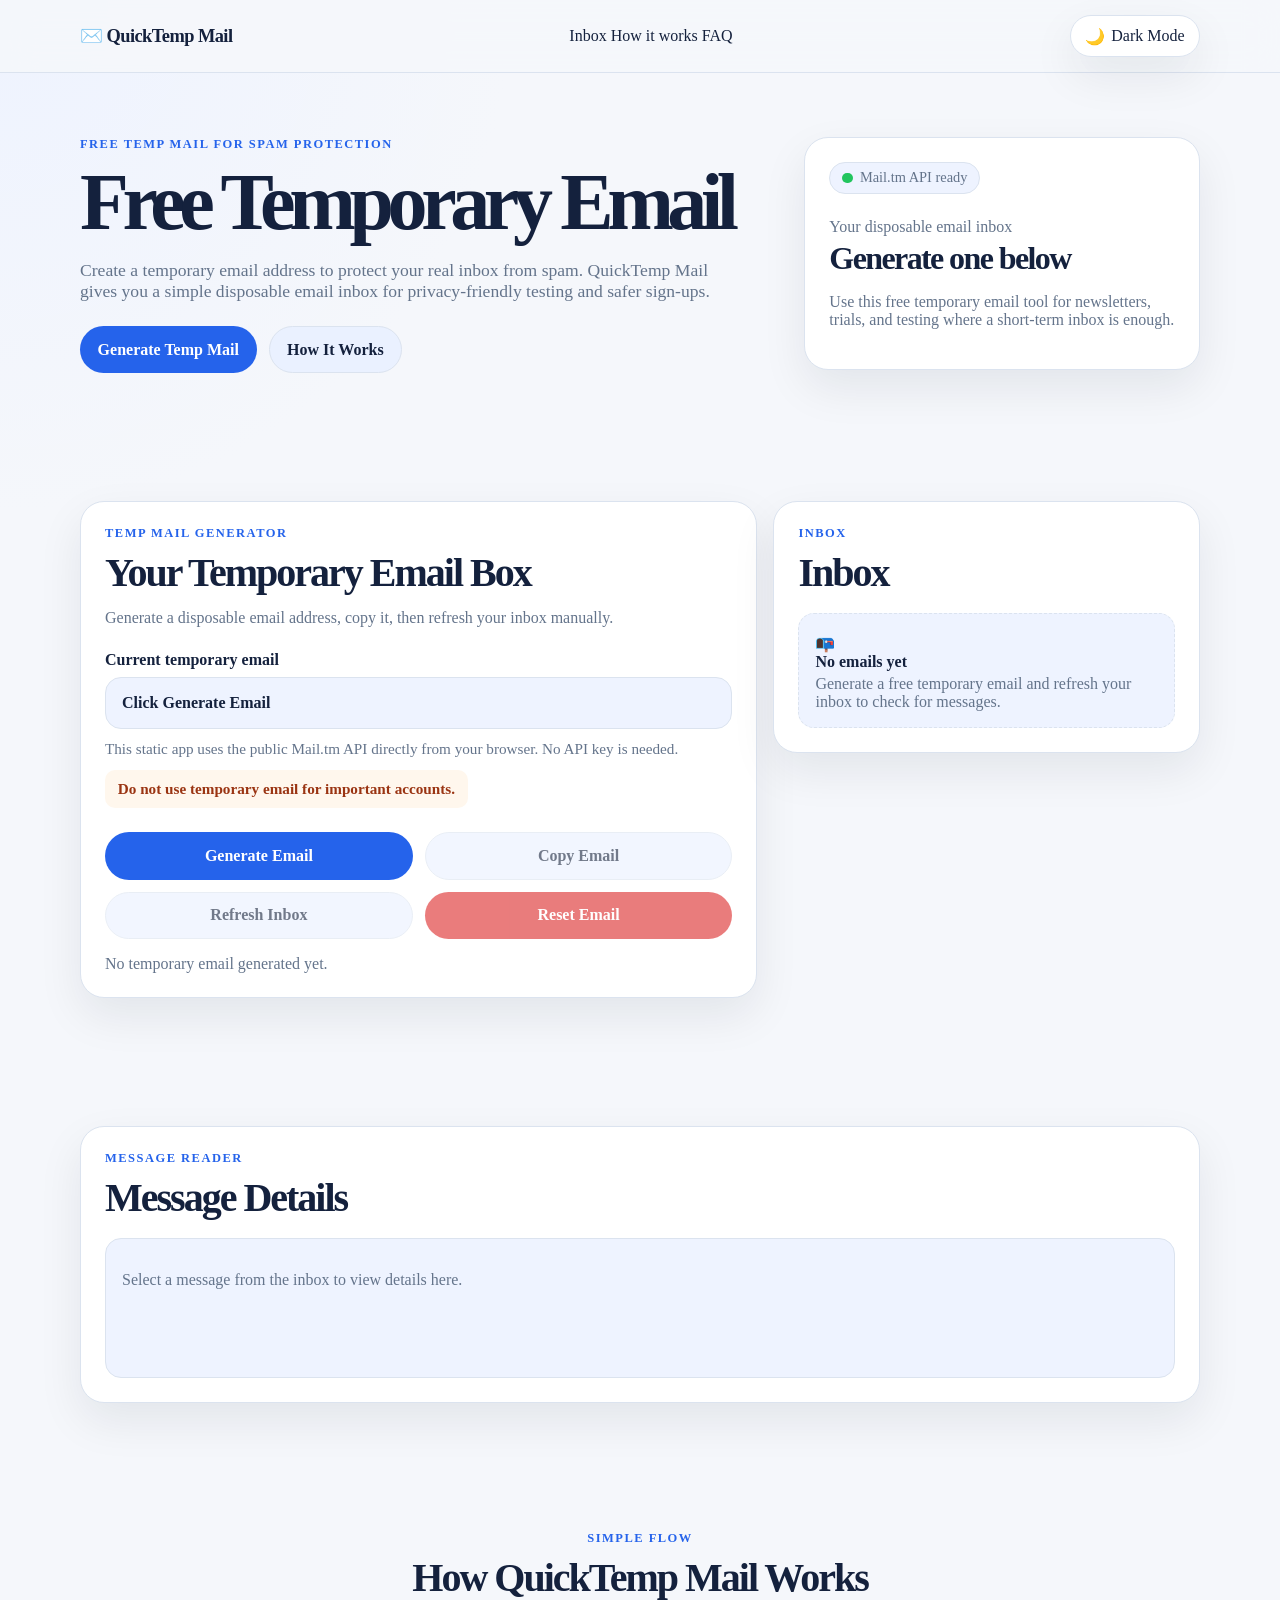
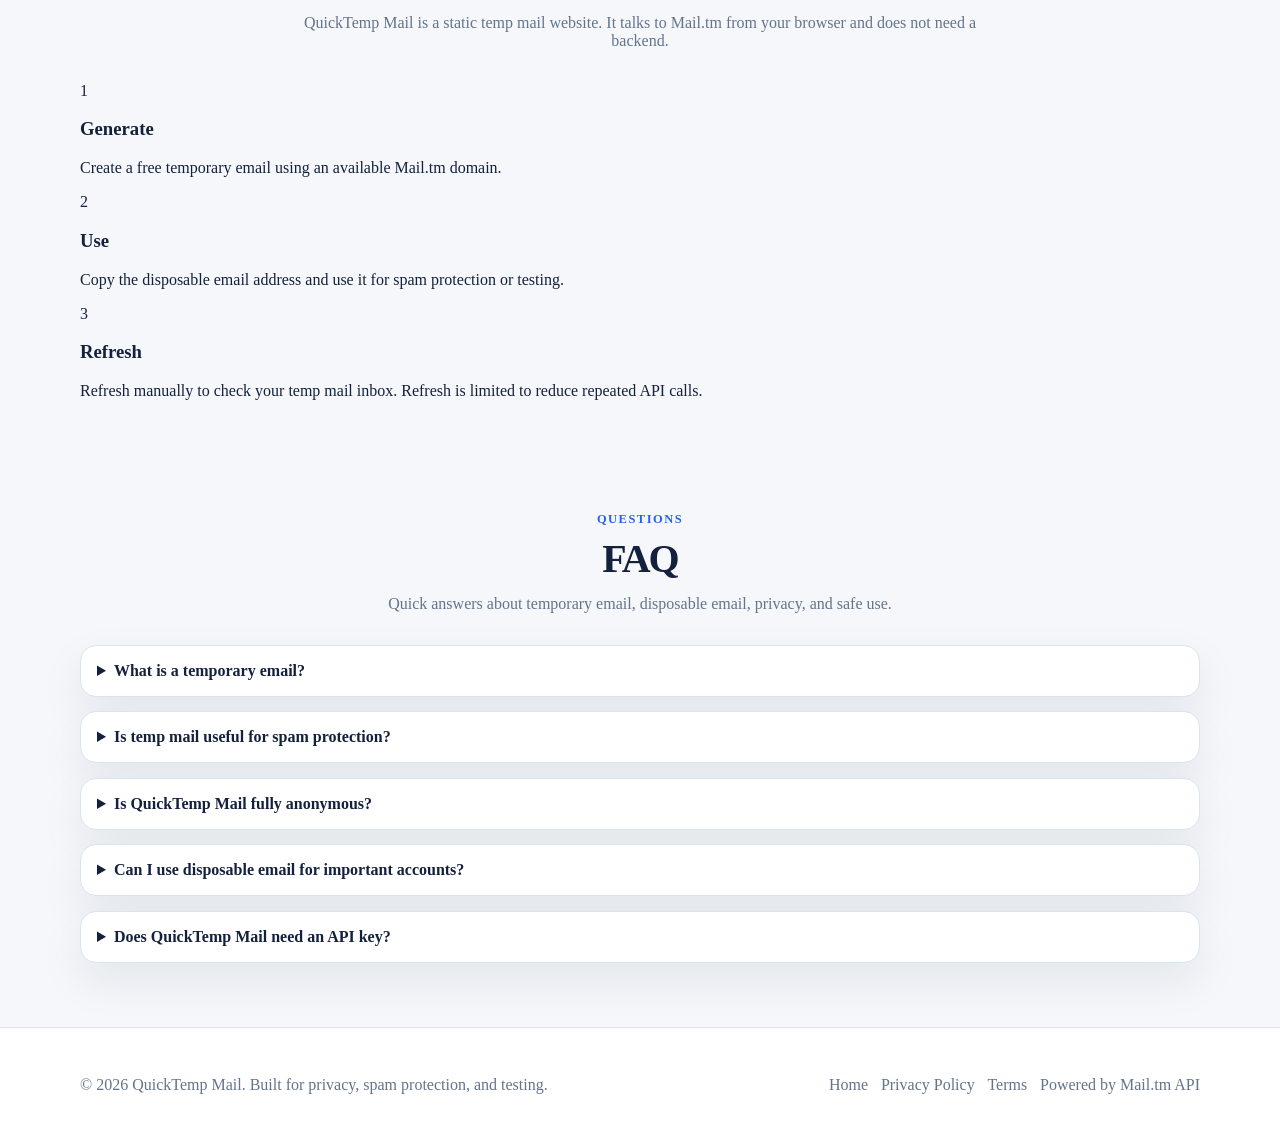
==== index.html @ cfdbc750 "Polish homepage for Cloudflare Pages launch" ====
<!DOCTYPE html>
<html lang="en" data-theme="light">
<head>
  <meta charset="UTF-8" />
  <meta name="viewport" content="width=device-width, initial-scale=1.0" />
  <title>QuickTemp Mail - Free Temporary Email & Temp Mail Inbox</title>
  <meta name="description" content="QuickTemp Mail is a free temporary email and temp mail inbox powered by Mail.tm API. Create a disposable email for spam protection, privacy-friendly testing, and safer sign-ups." />
  <meta name="robots" content="index, follow" />
  <link rel="canonical" href="https://quicktemp-mail.pages.dev/" />
  <link rel="manifest" href="manifest.json" />
  <link rel="icon" href="favicon.svg" type="image/svg+xml" />

  <meta property="og:title" content="QuickTemp Mail - Free Temporary Email" />
  <meta property="og:description" content="Create a disposable temp mail inbox to protect your real email from spam." />
  <meta property="og:type" content="website" />
  <meta property="og:url" content="https://quicktemp-mail.pages.dev/" />
  <meta property="og:image" content="https://quicktemp-mail.pages.dev/favicon.svg" />

  <link rel="stylesheet" href="style.css" />

  <script type="application/ld+json">
  {
    "@context": "https://schema.org",
    "@type": "WebApplication",
    "name": "QuickTemp Mail",
    "applicationCategory": "UtilitiesApplication",
    "operatingSystem": "Any",
    "description": "A free temporary email and disposable temp mail tool focused on spam protection and privacy-friendly testing.",
    "url": "https://quicktemp-mail.pages.dev/",
    "offers": {
      "@type": "Offer",
      "price": "0",
      "priceCurrency": "USD"
    }
  }
  </script>
</head>
<body>
  <header class="site-header">
    <nav class="nav container" aria-label="Main navigation">
      <a class="logo" href="index.html" aria-label="QuickTemp Mail homepage">
        <span class="logo-mark" aria-hidden="true">✉️</span>
        <span>QuickTemp Mail</span>
      </a>

      <div class="nav-links" aria-label="Page links">
        <a href="#mailbox">Inbox</a>
        <a href="#how-it-works">How it works</a>
        <a href="#faq">FAQ</a>
      </div>

      <button class="theme-toggle" type="button" onclick="toggleTheme()" aria-label="Toggle dark mode">
        <span aria-hidden="true">🌙</span>
        <span class="theme-toggle-text">Dark Mode</span>
      </button>
    </nav>
  </header>

  <main>
    <section class="hero section-padding">
      <div class="container hero-grid">
        <div class="hero-content">
          <p class="eyebrow">Free temp mail for spam protection</p>
          <h1>Free Temporary Email</h1>
          <p class="hero-description">Create a temporary email address to protect your real inbox from spam. QuickTemp Mail gives you a simple disposable email inbox for privacy-friendly testing and safer sign-ups.</p>
          <div class="hero-actions" aria-label="Primary actions">
            <a class="btn btn-primary" href="#mailbox">Generate Temp Mail</a>
            <a class="btn btn-secondary" href="#how-it-works">How It Works</a>
          </div>
        </div>

        <aside class="hero-card" aria-label="Temporary email preview">
          <div class="status-pill">
            <span class="status-dot" aria-hidden="true"></span>
            Mail.tm API ready
          </div>
          <p class="preview-label">Your disposable email inbox</p>
          <p class="preview-email">Generate one below</p>
          <p class="muted-text">Use this free temporary email tool for newsletters, trials, and testing where a short-term inbox is enough.</p>
        </aside>
      </div>
    </section>

    <section id="mailbox" class="section-padding app-section">
      <div class="container app-layout">
        <section class="panel temp-box" aria-labelledby="temp-mail-title">
          <div class="section-heading">
            <p class="eyebrow">Temp mail generator</p>
            <h2 id="temp-mail-title">Your Temporary Email Box</h2>
            <p>Generate a disposable email address, copy it, then refresh your inbox manually.</p>
          </div>

          <div id="errorBanner" class="error-banner" role="alert" hidden></div>

          <div class="email-display" aria-live="polite">
            <label for="emailAddress">Current temporary email</label>
            <div class="email-row">
              <input id="emailAddress" type="text" value="Click Generate Email" readonly aria-describedby="emailHelp importantNotice" />
            </div>
            <p id="emailHelp" class="help-text">This static app uses the public Mail.tm API directly from your browser. No API key is needed.</p>
            <p id="importantNotice" class="notice-text">Do not use temporary email for important accounts.</p>
          </div>

          <div class="button-grid" aria-label="Temporary email controls">
            <button id="generateBtn" class="btn btn-primary" type="button" onclick="generateEmail()">Generate Email</button>
            <button id="copyBtn" class="btn btn-secondary" type="button" onclick="copyEmail()" disabled>Copy Email</button>
            <button id="refreshBtn" class="btn btn-secondary" type="button" onclick="refreshInbox()" disabled>Refresh Inbox</button>
            <button id="resetBtn" class="btn btn-danger" type="button" onclick="resetEmail()" disabled>Reset Email</button>
          </div>

          <p id="statusMessage" class="status-message" role="status" aria-live="polite">No temporary email generated yet.</p>
        </section>

        <section class="panel inbox-panel" aria-labelledby="inbox-title">
          <div class="section-heading compact-heading">
            <p class="eyebrow">Inbox</p>
            <h2 id="inbox-title">Inbox</h2>
          </div>

          <ul id="inboxList" class="inbox-list" aria-label="Inbox messages">
            <li class="empty-state">
              <span class="empty-icon" aria-hidden="true">📭</span>
              <strong>No emails yet</strong>
              <span>Generate a free temporary email and refresh your inbox to check for messages.</span>
            </li>
          </ul>
        </section>
      </div>
    </section>

    <section class="section-padding details-section">
      <div class="container">
        <section class="panel message-details" aria-labelledby="message-title">
          <div class="section-heading compact-heading">
            <p class="eyebrow">Message reader</p>
            <h2 id="message-title">Message Details</h2>
          </div>

          <article id="messageDetails" class="message-card">
            <p class="muted-text">Select a message from the inbox to view details here.</p>
          </article>
        </section>
      </div>
    </section>

    <section id="how-it-works" class="section-padding how-section">
      <div class="container">
        <div class="section-heading center-heading">
          <p class="eyebrow">Simple flow</p>
          <h2>How QuickTemp Mail Works</h2>
          <p>QuickTemp Mail is a static temp mail website. It talks to Mail.tm from your browser and does not need a backend.</p>
        </div>

        <div class="steps-grid">
          <article class="step-card">
            <span class="step-number">1</span>
            <h3>Generate</h3>
            <p>Create a free temporary email using an available Mail.tm domain.</p>
          </article>

          <article class="step-card">
            <span class="step-number">2</span>
            <h3>Use</h3>
            <p>Copy the disposable email address and use it for spam protection or testing.</p>
          </article>

          <article class="step-card">
            <span class="step-number">3</span>
            <h3>Refresh</h3>
            <p>Refresh manually to check your temp mail inbox. Refresh is limited to reduce repeated API calls.</p>
          </article>
        </div>
      </div>
    </section>

    <section id="faq" class="section-padding faq-section">
      <div class="container">
        <div class="section-heading center-heading">
          <p class="eyebrow">Questions</p>
          <h2>FAQ</h2>
          <p>Quick answers about temporary email, disposable email, privacy, and safe use.</p>
        </div>

        <div class="faq-grid" data-faq-list>
          <details class="faq-item">
            <summary>What is a temporary email?</summary>
            <p>A temporary email is a short-term inbox you can use when you do not want to share your main email address.</p>
          </details>

          <details class="faq-item">
            <summary>Is temp mail useful for spam protection?</summary>
            <p>Yes. A temp mail inbox can help reduce unwanted messages in your real inbox when you only need a short-term address.</p>
          </details>

          <details class="faq-item">
            <summary>Is QuickTemp Mail fully anonymous?</summary>
            <p>No. This project does not claim full anonymity. Use it for privacy-friendly temporary email needs and basic testing.</p>
          </details>

          <details class="faq-item">
            <summary>Can I use disposable email for important accounts?</summary>
            <p>No. Temporary inboxes are not recommended for banking, school, government, recovery emails, or anything important.</p>
          </details>

          <details class="faq-item">
            <summary>Does QuickTemp Mail need an API key?</summary>
            <p>No. The website uses the public Mail.tm API from the browser and does not require an API key.</p>
          </details>
        </div>
      </div>
    </section>
  </main>

  <footer class="site-footer">
    <div class="container footer-content">
      <p>&copy; <span id="year"></span> QuickTemp Mail. Built for privacy, spam protection, and testing.</p>
      <div class="footer-links" aria-label="Footer links">
        <a href="index.html">Home</a>
        <a href="privacy.html">Privacy Policy</a>
        <a href="terms.html">Terms</a>
        <span>Powered by Mail.tm API</span>
      </div>
    </div>
  </footer>

  <script src="script.js"></script>
</body>
</html>
---- style.css ----
:root {
  color-scheme: light;
  --bg: #f5f7fb;
  --surface: #ffffff;
  --surface-soft: #eef3ff;
  --text: #14213d;
  --muted: #64748b;
  --border: #dbe3ef;
  --primary: #2563eb;
  --primary-hover: #1d4ed8;
  --secondary: #eaf1ff;
  --secondary-hover: #dce9ff;
  --danger: #dc2626;
  --danger-hover: #b91c1c;
  --warning-bg: #fff7ed;
  --warning-text: #9a3412;
  --shadow: 0 18px 45px rgba(15, 23, 42, 0.08);
  --radius-lg: 24px;
  --radius-md: 16px;
  --radius-sm: 10px;
  --container: 1120px;
}

[data-theme="dark"] {
  color-scheme: dark;
  --bg: #08111f;
  --surface: #101b2e;
  --surface-soft: #12233d;
  --text: #e5edf8;
  --muted: #9fb1c7;
  --border: #233551;
  --primary: #60a5fa;
  --primary-hover: #3b82f6;
  --secondary: #17243a;
  --secondary-hover: #20324f;
  --danger: #f87171;
  --danger-hover: #ef4444;
  --warning-bg: #331c08;
  --warning-text: #fed7aa;
  --shadow: 0 18px 45px rgba(0, 0, 0, 0.25);
}

* {
  box-sizing: border-box;
}

html {
  scroll-behavior: smooth;
}

body {
  margin: 0;
  font-family: Inter, ui-sans-serif, system-ui, -apple-system, BlinkMacSystemFont, "Segoe UI", sans-serif;
  background: radial-gradient(circle at top left, var(--surface-soft), transparent 32rem), var(--bg);
  color: var(--text);
  line-height: 1.6;
}

body,
button,
input {
  font: inherit;
}

a {
  color: inherit;
  text-decoration: none;
}

a:hover {
  text-decoration: underline;
}

.container {
  width: min(100% - 2rem, var(--container));
  margin-inline: auto;
}

.section-padding {
  padding: 4rem 0;
}

.site-header {
  position: sticky;
  top: 0;
  z-index: 10;
  background: color-mix(in srgb, var(--bg) 88%, transparent);
  backdrop-filter: blur(16px);
  border-bottom: 1px solid var(--border);
}

.nav {
  min-height: 72px;
  display: flex;
  align-items: center;
  justify-content: space-between;
  gap: 1rem;
}

.logo {
  font-weight: 800;
  font-size: 1.15rem;
  letter-spacing: -0.03em;
}

.theme-toggle {
  border: 1px solid var(--border);
  background: var(--surface);
  color: var(--text);
  border-radius: 999px;
  padding: 0.65rem 0.9rem;
  display: inline-flex;
  align-items: center;
  gap: 0.4rem;
  cursor: pointer;
  box-shadow: var(--shadow);
}

.theme-toggle:hover {
  background: var(--surface-soft);
}

.hero-grid {
  display: grid;
  gap: 2rem;
}

.hero h1 {
  margin: 0;
  font-size: clamp(2.4rem, 12vw, 5rem);
  line-height: 0.95;
  letter-spacing: -0.08em;
}

.hero-description {
  max-width: 640px;
  color: var(--muted);
  font-size: 1.1rem;
  margin: 1.25rem 0 0;
}

.eyebrow {
  margin: 0 0 0.75rem;
  color: var(--primary);
  font-weight: 800;
  text-transform: uppercase;
  letter-spacing: 0.12em;
  font-size: 0.78rem;
}

.hero-actions,
.button-grid {
  display: flex;
  flex-wrap: wrap;
  gap: 0.75rem;
  margin-top: 1.5rem;
}

.btn {
  border: 0;
  border-radius: 999px;
  padding: 0.85rem 1.1rem;
  font-weight: 800;
  display: inline-flex;
  align-items: center;
  justify-content: center;
  min-height: 46px;
  cursor: pointer;
  transition: transform 0.2s ease, background 0.2s ease, opacity 0.2s ease;
}

.btn:hover:not(:disabled) {
  transform: translateY(-1px);
  text-decoration: none;
}

.btn:disabled,
.btn.is-loading {
  cursor: not-allowed;
  opacity: 0.6;
}

.btn-primary {
  background: var(--primary);
  color: #ffffff;
}

.btn-primary:hover:not(:disabled) {
  background: var(--primary-hover);
}

.btn-secondary {
  background: var(--secondary);
  color: var(--text);
  border: 1px solid var(--border);
}

.btn-secondary:hover:not(:disabled) {
  background: var(--secondary-hover);
}

.btn-danger {
  background: var(--danger);
  color: #ffffff;
}

.btn-danger:hover:not(:disabled) {
  background: var(--danger-hover);
}

.hero-card,
.panel {
  background: var(--surface);
  border: 1px solid var(--border);
  border-radius: var(--radius-lg);
  box-shadow: var(--shadow);
}

.hero-card {
  padding: 1.25rem;
  align-self: start;
}

.status-pill {
  display: inline-flex;
  align-items: center;
  gap: 0.45rem;
  border: 1px solid var(--border);
  border-radius: 999px;
  padding: 0.4rem 0.75rem;
  color: var(--muted);
  background: var(--surface-soft);
  font-size: 0.9rem;
}

.status-dot {
  width: 0.65rem;
  height: 0.65rem;
  border-radius: 50%;
  background: #22c55e;
}

.preview-label {
  color: var(--muted);
  margin: 1.5rem 0 0.25rem;
}

.preview-email {
  margin: 0;
  font-size: clamp(1.3rem, 7vw, 2rem);
  font-weight: 900;
  letter-spacing: -0.05em;
  overflow-wrap: anywhere;
}

.muted-text,
.help-text,
.status-message,
.message-meta,
.message-preview,
.message-date,
.message-note {
  color: var(--muted);
}

.panel {
  padding: 1.25rem;
}

.section-heading h2 {
  margin: 0;
  font-size: clamp(1.6rem, 7vw, 2.5rem);
  letter-spacing: -0.05em;
  line-height: 1;
}

.section-heading p:last-child {
  margin-bottom: 0;
  color: var(--muted);
}

.compact-heading {
  margin-bottom: 1.25rem;
}

.center-heading {
  text-align: center;
  max-width: 680px;
  margin: 0 auto 2rem;
}

.app-layout {
  display: grid;
  gap: 1rem;
}

.email-display {
  margin-top: 1.5rem;
}

.email-display label {
  display: block;
  font-weight: 800;
  margin-bottom: 0.5rem;
}

.email-row input {
  width: 100%;
  border: 1px solid var(--border);
  background: var(--surface-soft);
  color: var(--text);
  border-radius: var(--radius-md);
  padding: 1rem;
  font-weight: 900;
  overflow-wrap: anywhere;
}

.help-text {
  margin: 0.65rem 0 0;
  font-size: 0.95rem;
}

.notice-text {
  display: inline-flex;
  margin: 0.75rem 0 0;
  padding: 0.65rem 0.8rem;
  border-radius: var(--radius-sm);
  background: var(--warning-bg);
  color: var(--warning-text);
  font-size: 0.95rem;
  font-weight: 700;
}

.button-grid {
  display: grid;
  grid-template-columns: 1fr;
}

.status-message {
  margin: 1rem 0 0;
}

.inbox-list {
  padding: 0;
  margin: 0;
  list-style: none;
  display: grid;
  gap: 0.75rem;
}

.empty-state,
.inbox-message {
  border: 1px dashed var(--border);
  border-radius: var(--radius-md);
  padding: 1rem;
  background: var(--surface-soft);
}

.empty-state span {
  display: block;
  color: var(--muted);
  margin-top: 0.25rem;
}

.inbox-message {
  border-style: solid;
  padding: 0;
  overflow: hidden;
}

.message-button {
  width: 100%;
  border: 0;
  background: transparent;
  color: var(--text);
  text-align: left;
  padding: 1rem;
  cursor: pointer;
  display: grid;
  gap: 0.35rem;
}

.message-button:hover,
.message-button:focus-visible {
  background: var(--secondary);
  outline: none;
}

.message-subject {
  font-weight: 900;
  overflow-wrap: anywhere;
}

.message-meta-row {
  display: flex;
  flex-wrap: wrap;
  gap: 0.4rem 0.8rem;
  align-items: center;
  justify-content: space-between;
}

.message-preview {
  margin: 0;
  font-size: 0.95rem;
}

.message-card {
  min-height: 140px;
  border: 1px solid var(--border);
  border-radius: var(--radius-md);
  padding: 1rem;
  background: var(--surface-soft);
  overflow-wrap: anywhere;
}

.message-card h3 {
  margin: 0 0 0.75rem;
  font-size: 1.35rem;
  line-height: 1.2;
}

.message-info {
  display: grid;
  gap: 0.35rem;
  margin: 0 0 1rem;
}

.message-body {
  white-space: pre-wrap;
  border-top: 1px solid var(--border);
  margin-top: 1rem;
  padding-top: 1rem;
}

.message-note {
  margin: 1rem 0 0;
  font-size: 0.95rem;
}

.faq-section {
  padding-top: 2rem;
}

.faq-grid {
  display: grid;
  gap: 0.9rem;
}

.faq-item {
  background: var(--surface);
  border: 1px solid var(--border);
  border-radius: var(--radius-md);
  padding: 1rem;
  box-shadow: var(--shadow);
}

.faq-item summary {
  cursor: pointer;
  font-weight: 900;
}

.faq-item p {
  color: var(--muted);
  margin-bottom: 0;
}

.site-footer {
  border-top: 1px solid var(--border);
  padding: 2rem 0;
  background: var(--surface);
}

.footer-content {
  display: grid;
  gap: 1rem;
  color: var(--muted);
}

.footer-links {
  display: flex;
  flex-wrap: wrap;
  gap: 0.8rem;
}

.legal-page {
  max-width: 820px;
}

.legal-page h1 {
  font-size: clamp(2rem, 10vw, 4rem);
  letter-spacing: -0.07em;
  line-height: 1;
}

.legal-card {
  background: var(--surface);
  border: 1px solid var(--border);
  border-radius: var(--radius-lg);
  padding: 1.25rem;
  box-shadow: var(--shadow);
}

.legal-card h2 {
  margin-top: 1.75rem;
}

.legal-card h2:first-child {
  margin-top: 0;
}

@media (min-width: 640px) {
  .button-grid {
    grid-template-columns: repeat(2, minmax(0, 1fr));
  }

  .panel,
  .hero-card,
  .legal-card {
    padding: 1.5rem;
  }
}

@media (min-width: 900px) {
  .hero-grid {
    grid-template-columns: 1.4fr 0.8fr;
    align-items: center;
  }

  .app-layout {
    grid-template-columns: 1.35fr 0.85fr;
    align-items: start;
  }

  .footer-content {
    grid-template-columns: 1fr auto;
    align-items: center;
  }
}

@media (prefers-reduced-motion: reduce) {
  *,
  *::before,
  *::after {
    scroll-behavior: auto !important;
    transition: none !important;
  }
}
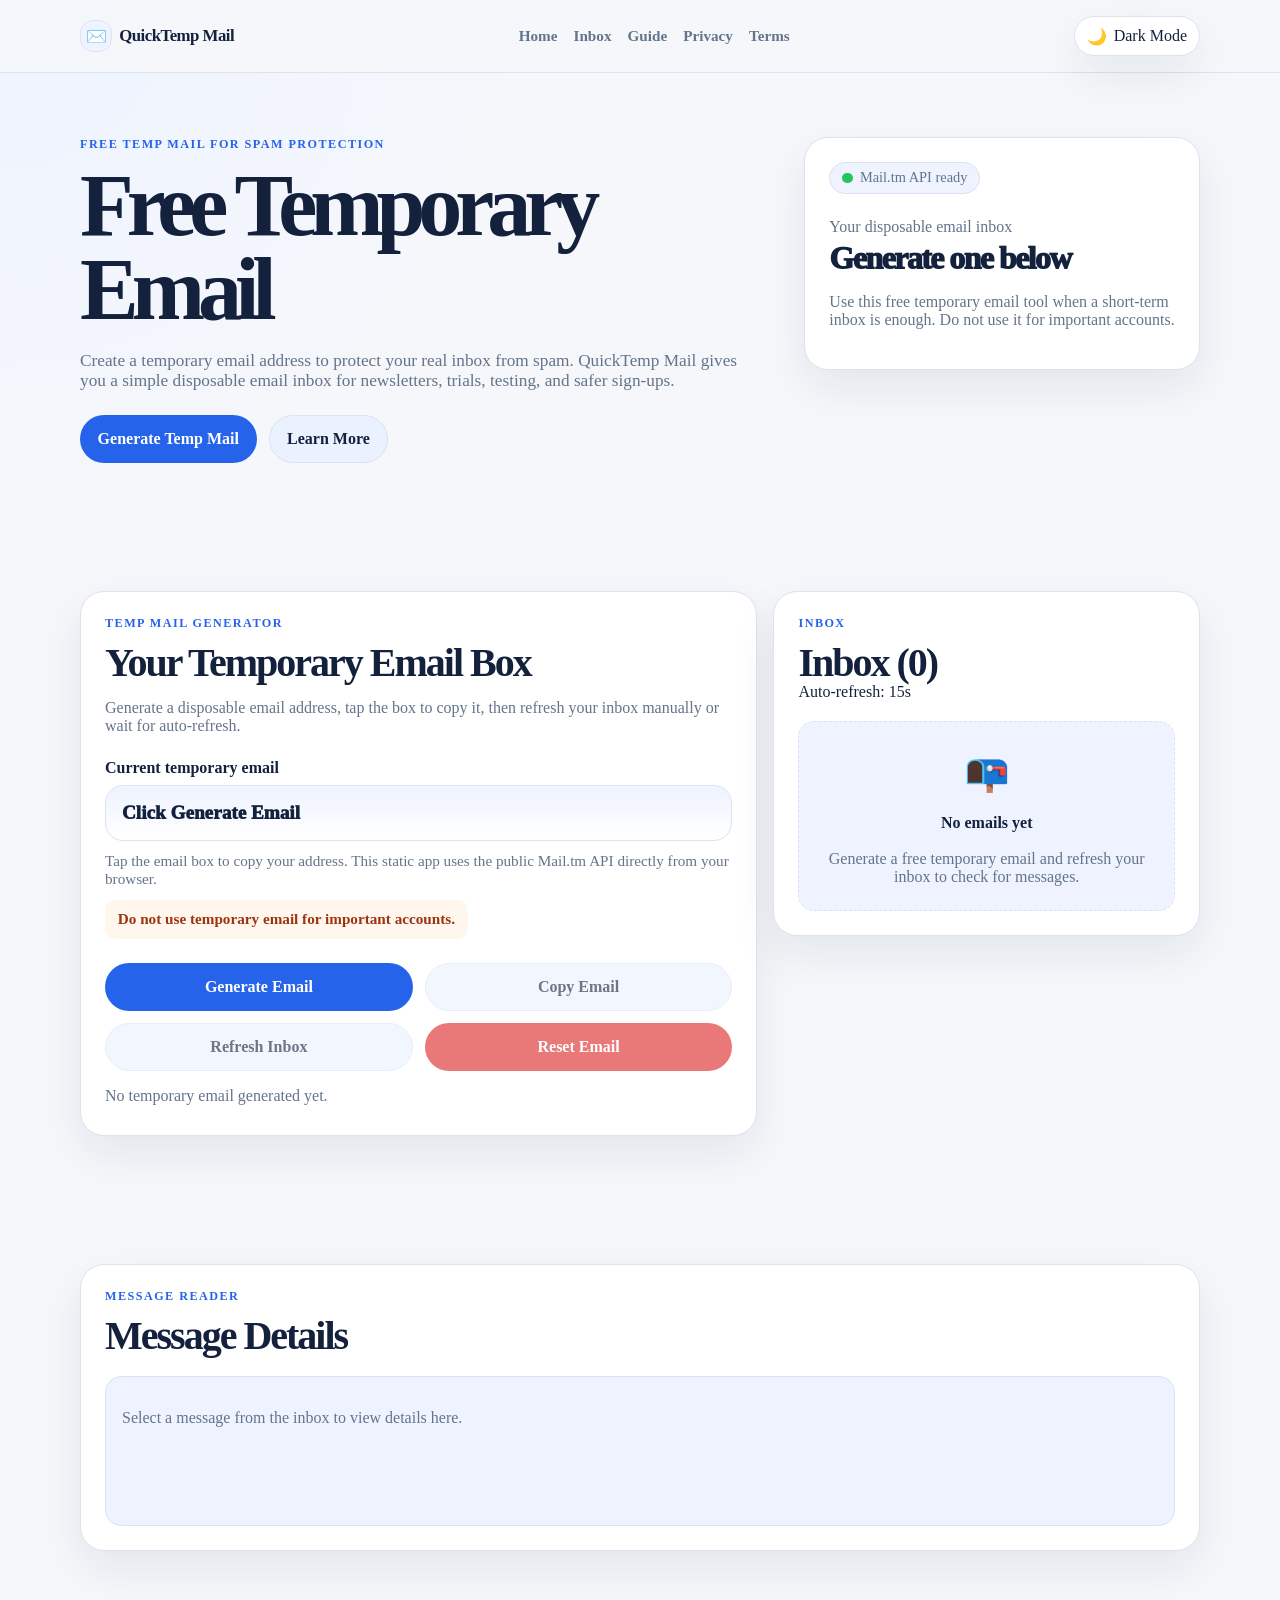
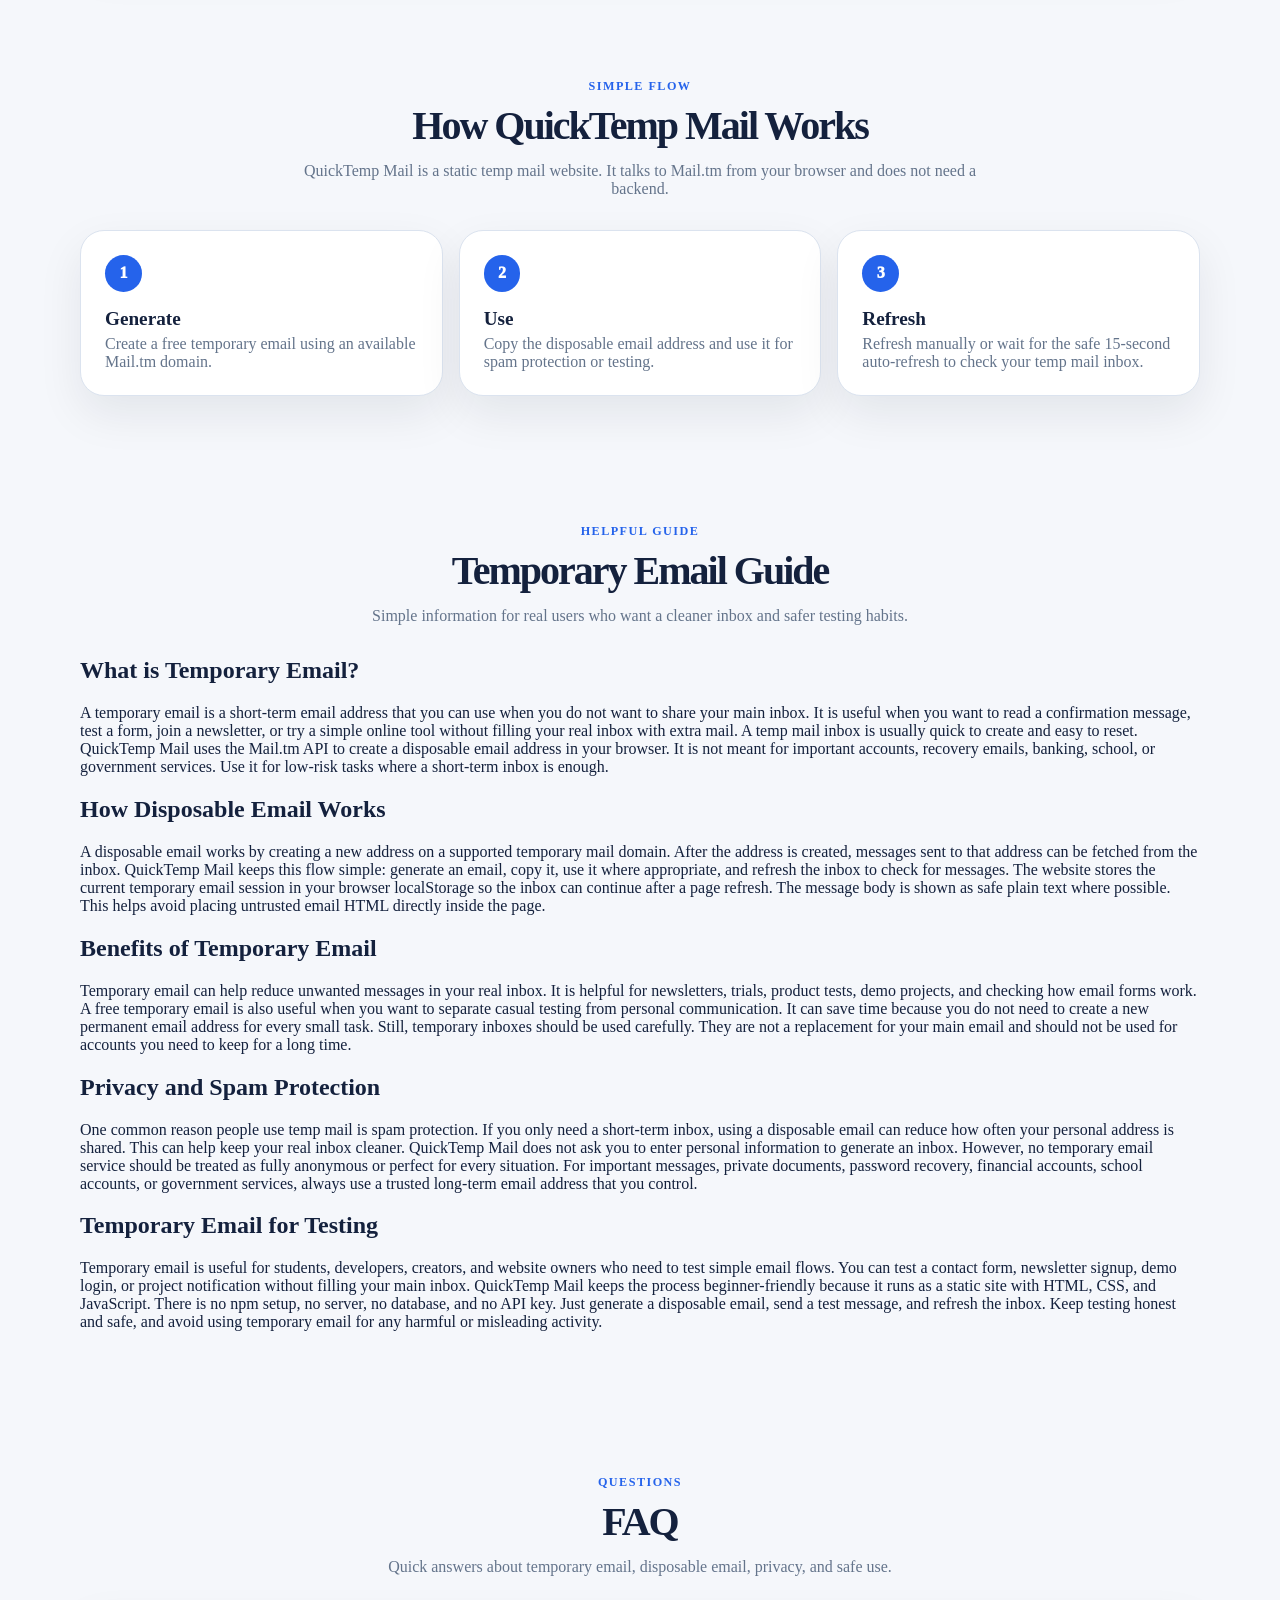
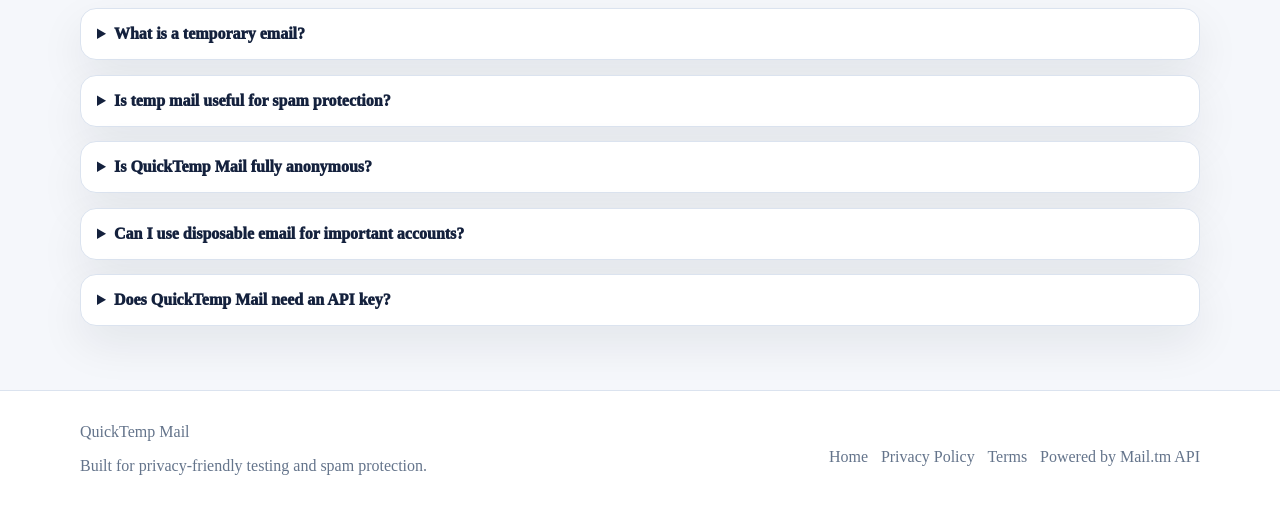
==== commit 5bb5c489: "Improve mobile UX and SEO content" ====
--- a/index.html
+++ b/index.html
@@ -3,8 +3,8 @@
 <head>
   <meta charset="UTF-8" />
   <meta name="viewport" content="width=device-width, initial-scale=1.0" />
-  <title>QuickTemp Mail - Free Temporary Email & Temp Mail Inbox</title>
-  <meta name="description" content="QuickTemp Mail is a free temporary email and temp mail inbox powered by Mail.tm API. Create a disposable email for spam protection, privacy-friendly testing, and safer sign-ups." />
+  <title>QuickTemp Mail - Free Temporary Email, Temp Mail & Disposable Inbox</title>
+  <meta name="description" content="QuickTemp Mail is a free temporary email and temp mail inbox powered by Mail.tm API. Create a disposable email for spam protection, newsletters, trials, and privacy-friendly testing." />
   <meta name="robots" content="index, follow" />
   <link rel="canonical" href="https://quicktemp-mail.pages.dev/" />
   <link rel="manifest" href="manifest.json" />
@@ -44,9 +44,11 @@
       </a>
 
       <div class="nav-links" aria-label="Page links">
+        <a href="index.html">Home</a>
         <a href="#mailbox">Inbox</a>
-        <a href="#how-it-works">How it works</a>
-        <a href="#faq">FAQ</a>
+        <a href="#guide">Guide</a>
+        <a href="privacy.html">Privacy</a>
+        <a href="terms.html">Terms</a>
       </div>
 
       <button class="theme-toggle" type="button" onclick="toggleTheme()" aria-label="Toggle dark mode">
@@ -62,10 +64,10 @@
         <div class="hero-content">
           <p class="eyebrow">Free temp mail for spam protection</p>
           <h1>Free Temporary Email</h1>
-          <p class="hero-description">Create a temporary email address to protect your real inbox from spam. QuickTemp Mail gives you a simple disposable email inbox for privacy-friendly testing and safer sign-ups.</p>
+          <p class="hero-description">Create a temporary email address to protect your real inbox from spam. QuickTemp Mail gives you a simple disposable email inbox for newsletters, trials, testing, and safer sign-ups.</p>
           <div class="hero-actions" aria-label="Primary actions">
             <a class="btn btn-primary" href="#mailbox">Generate Temp Mail</a>
-            <a class="btn btn-secondary" href="#how-it-works">How It Works</a>
+            <a class="btn btn-secondary" href="#guide">Learn More</a>
           </div>
         </div>
 
@@ -76,7 +78,7 @@
           </div>
           <p class="preview-label">Your disposable email inbox</p>
           <p class="preview-email">Generate one below</p>
-          <p class="muted-text">Use this free temporary email tool for newsletters, trials, and testing where a short-term inbox is enough.</p>
+          <p class="muted-text">Use this free temporary email tool when a short-term inbox is enough. Do not use it for important accounts.</p>
         </aside>
       </div>
     </section>
@@ -87,7 +89,7 @@
           <div class="section-heading">
             <p class="eyebrow">Temp mail generator</p>
             <h2 id="temp-mail-title">Your Temporary Email Box</h2>
-            <p>Generate a disposable email address, copy it, then refresh your inbox manually.</p>
+            <p>Generate a disposable email address, tap the box to copy it, then refresh your inbox manually or wait for auto-refresh.</p>
           </div>
 
           <div id="errorBanner" class="error-banner" role="alert" hidden></div>
@@ -95,26 +97,32 @@
           <div class="email-display" aria-live="polite">
             <label for="emailAddress">Current temporary email</label>
             <div class="email-row">
-              <input id="emailAddress" type="text" value="Click Generate Email" readonly aria-describedby="emailHelp importantNotice" />
+              <input id="emailAddress" type="text" value="Click Generate Email" readonly aria-describedby="emailHelp importantNotice" title="Tap to copy email" />
             </div>
-            <p id="emailHelp" class="help-text">This static app uses the public Mail.tm API directly from your browser. No API key is needed.</p>
+            <p id="emailHelp" class="help-text">Tap the email box to copy your address. This static app uses the public Mail.tm API directly from your browser.</p>
             <p id="importantNotice" class="notice-text">Do not use temporary email for important accounts.</p>
           </div>
 
           <div class="button-grid" aria-label="Temporary email controls">
-            <button id="generateBtn" class="btn btn-primary" type="button" onclick="generateEmail()">Generate Email</button>
+            <button id="generateBtn" class="btn btn-primary btn-generate" type="button" onclick="generateEmail()">Generate Email</button>
             <button id="copyBtn" class="btn btn-secondary" type="button" onclick="copyEmail()" disabled>Copy Email</button>
             <button id="refreshBtn" class="btn btn-secondary" type="button" onclick="refreshInbox()" disabled>Refresh Inbox</button>
             <button id="resetBtn" class="btn btn-danger" type="button" onclick="resetEmail()" disabled>Reset Email</button>
           </div>
 
-          <p id="statusMessage" class="status-message" role="status" aria-live="polite">No temporary email generated yet.</p>
+          <div class="status-row">
+            <span id="loadingSpinner" class="inline-spinner" aria-hidden="true" hidden></span>
+            <p id="statusMessage" class="status-message" role="status" aria-live="polite">No temporary email generated yet.</p>
+          </div>
         </section>
 
         <section class="panel inbox-panel" aria-labelledby="inbox-title">
-          <div class="section-heading compact-heading">
-            <p class="eyebrow">Inbox</p>
-            <h2 id="inbox-title">Inbox</h2>
+          <div class="section-heading compact-heading inbox-heading">
+            <div>
+              <p class="eyebrow">Inbox</p>
+              <h2 id="inbox-title">Inbox (<span id="inboxCount">0</span>)</h2>
+            </div>
+            <span class="auto-refresh-note">Auto-refresh: 15s</span>
           </div>
 
           <ul id="inboxList" class="inbox-list" aria-label="Inbox messages">
@@ -167,7 +175,44 @@
           <article class="step-card">
             <span class="step-number">3</span>
             <h3>Refresh</h3>
-            <p>Refresh manually to check your temp mail inbox. Refresh is limited to reduce repeated API calls.</p>
+            <p>Refresh manually or wait for the safe 15-second auto-refresh to check your temp mail inbox.</p>
+          </article>
+        </div>
+      </div>
+    </section>
+
+    <section id="guide" class="section-padding content-section">
+      <div class="container">
+        <div class="section-heading center-heading">
+          <p class="eyebrow">Helpful guide</p>
+          <h2>Temporary Email Guide</h2>
+          <p>Simple information for real users who want a cleaner inbox and safer testing habits.</p>
+        </div>
+
+        <div class="content-grid">
+          <article class="content-card">
+            <h2>What is Temporary Email?</h2>
+            <p>A temporary email is a short-term email address that you can use when you do not want to share your main inbox. It is useful when you want to read a confirmation message, test a form, join a newsletter, or try a simple online tool without filling your real inbox with extra mail. A temp mail inbox is usually quick to create and easy to reset. QuickTemp Mail uses the Mail.tm API to create a disposable email address in your browser. It is not meant for important accounts, recovery emails, banking, school, or government services. Use it for low-risk tasks where a short-term inbox is enough.</p>
+          </article>
+
+          <article class="content-card">
+            <h2>How Disposable Email Works</h2>
+            <p>A disposable email works by creating a new address on a supported temporary mail domain. After the address is created, messages sent to that address can be fetched from the inbox. QuickTemp Mail keeps this flow simple: generate an email, copy it, use it where appropriate, and refresh the inbox to check for messages. The website stores the current temporary email session in your browser localStorage so the inbox can continue after a page refresh. The message body is shown as safe plain text where possible. This helps avoid placing untrusted email HTML directly inside the page.</p>
+          </article>
+
+          <article class="content-card">
+            <h2>Benefits of Temporary Email</h2>
+            <p>Temporary email can help reduce unwanted messages in your real inbox. It is helpful for newsletters, trials, product tests, demo projects, and checking how email forms work. A free temporary email is also useful when you want to separate casual testing from personal communication. It can save time because you do not need to create a new permanent email address for every small task. Still, temporary inboxes should be used carefully. They are not a replacement for your main email and should not be used for accounts you need to keep for a long time.</p>
+          </article>
+
+          <article class="content-card">
+            <h2>Privacy and Spam Protection</h2>
+            <p>One common reason people use temp mail is spam protection. If you only need a short-term inbox, using a disposable email can reduce how often your personal address is shared. This can help keep your real inbox cleaner. QuickTemp Mail does not ask you to enter personal information to generate an inbox. However, no temporary email service should be treated as fully anonymous or perfect for every situation. For important messages, private documents, password recovery, financial accounts, school accounts, or government services, always use a trusted long-term email address that you control.</p>
+          </article>
+
+          <article class="content-card">
+            <h2>Temporary Email for Testing</h2>
+            <p>Temporary email is useful for students, developers, creators, and website owners who need to test simple email flows. You can test a contact form, newsletter signup, demo login, or project notification without filling your main inbox. QuickTemp Mail keeps the process beginner-friendly because it runs as a static site with HTML, CSS, and JavaScript. There is no npm setup, no server, no database, and no API key. Just generate a disposable email, send a test message, and refresh the inbox. Keep testing honest and safe, and avoid using temporary email for any harmful or misleading activity.</p>
           </article>
         </div>
       </div>
@@ -213,7 +258,10 @@
 
   <footer class="site-footer">
     <div class="container footer-content">
-      <p>&copy; <span id="year"></span> QuickTemp Mail. Built for privacy, spam protection, and testing.</p>
+      <div>
+        <a class="footer-logo" href="index.html">QuickTemp Mail</a>
+        <p>Built for privacy-friendly testing and spam protection.</p>
+      </div>
       <div class="footer-links" aria-label="Footer links">
         <a href="index.html">Home</a>
         <a href="privacy.html">Privacy Policy</a>
@@ -223,6 +271,7 @@
     </div>
   </footer>
 
+  <div id="toastContainer" class="toast-container" aria-live="polite" aria-atomic="true"></div>
   <script src="script.js"></script>
 </body>
 </html>
--- a/style.css
+++ b/style.css
@@ -12,8 +12,13 @@
   --secondary-hover: #dce9ff;
   --danger: #dc2626;
   --danger-hover: #b91c1c;
+  --success-bg: #ecfdf5;
+  --success-text: #047857;
   --warning-bg: #fff7ed;
   --warning-text: #9a3412;
+  --error-bg: #fef2f2;
+  --error-text: #991b1b;
+  --error-border: #fecaca;
   --shadow: 0 18px 45px rgba(15, 23, 42, 0.08);
   --radius-lg: 24px;
   --radius-md: 16px;
@@ -35,8 +40,13 @@
   --secondary-hover: #20324f;
   --danger: #f87171;
   --danger-hover: #ef4444;
+  --success-bg: #052e1a;
+  --success-text: #86efac;
   --warning-bg: #331c08;
   --warning-text: #fed7aa;
+  --error-bg: #3f1111;
+  --error-text: #fecaca;
+  --error-border: #7f1d1d;
   --shadow: 0 18px 45px rgba(0, 0, 0, 0.25);
 }
 
@@ -77,7 +87,7 @@
 }
 
 .section-padding {
-  padding: 4rem 0;
+  padding: 3rem 0;
 }
 
 .site-header {
@@ -94,13 +104,36 @@
   display: flex;
   align-items: center;
   justify-content: space-between;
+  gap: 0.8rem;
+}
+
+.logo {
+  font-weight: 900;
+  font-size: 1.05rem;
+  letter-spacing: -0.03em;
+  display: inline-flex;
+  align-items: center;
+  gap: 0.45rem;
+  white-space: nowrap;
+}
+
+.logo-mark {
+  display: inline-grid;
+  place-items: center;
+  width: 2rem;
+  height: 2rem;
+  border-radius: 0.8rem;
+  background: var(--surface-soft);
+  border: 1px solid var(--border);
+}
+
+.nav-links {
+  display: none;
+  align-items: center;
   gap: 1rem;
-}
-
-.logo {
-  font-weight: 800;
-  font-size: 1.15rem;
-  letter-spacing: -0.03em;
+  color: var(--muted);
+  font-size: 0.95rem;
+  font-weight: 700;
 }
 
 .theme-toggle {
@@ -108,18 +141,23 @@
   background: var(--surface);
   color: var(--text);
   border-radius: 999px;
-  padding: 0.65rem 0.9rem;
+  padding: 0.6rem 0.75rem;
   display: inline-flex;
   align-items: center;
   gap: 0.4rem;
   cursor: pointer;
   box-shadow: var(--shadow);
+  white-space: nowrap;
 }
 
 .theme-toggle:hover {
   background: var(--surface-soft);
 }
 
+.theme-toggle-text {
+  display: none;
+}
+
 .hero-grid {
   display: grid;
   gap: 2rem;
@@ -127,25 +165,25 @@
 
 .hero h1 {
   margin: 0;
-  font-size: clamp(2.4rem, 12vw, 5rem);
+  font-size: clamp(2.45rem, 13vw, 5.5rem);
   line-height: 0.95;
   letter-spacing: -0.08em;
 }
 
 .hero-description {
-  max-width: 640px;
-  color: var(--muted);
-  font-size: 1.1rem;
+  max-width: 680px;
+  color: var(--muted);
+  font-size: 1.08rem;
   margin: 1.25rem 0 0;
 }
 
 .eyebrow {
   margin: 0 0 0.75rem;
   color: var(--primary);
-  font-weight: 800;
+  font-weight: 900;
   text-transform: uppercase;
   letter-spacing: 0.12em;
-  font-size: 0.78rem;
+  font-size: 0.76rem;
 }
 
 .hero-actions,
@@ -159,12 +197,12 @@
 .btn {
   border: 0;
   border-radius: 999px;
-  padding: 0.85rem 1.1rem;
-  font-weight: 800;
+  padding: 0.88rem 1.1rem;
+  font-weight: 900;
   display: inline-flex;
   align-items: center;
   justify-content: center;
-  min-height: 46px;
+  min-height: 48px;
   cursor: pointer;
   transition: transform 0.2s ease, background 0.2s ease, opacity 0.2s ease;
 }
@@ -177,7 +215,7 @@
 .btn:disabled,
 .btn.is-loading {
   cursor: not-allowed;
-  opacity: 0.6;
+  opacity: 0.62;
 }
 
 .btn-primary {
@@ -209,7 +247,8 @@
 }
 
 .hero-card,
-.panel {
+.panel,
+.step-card {
   background: var(--surface);
   border: 1px solid var(--border);
   border-radius: var(--radius-lg);
@@ -247,8 +286,8 @@
 
 .preview-email {
   margin: 0;
-  font-size: clamp(1.3rem, 7vw, 2rem);
-  font-weight: 900;
+  font-size: clamp(1.25rem, 7vw, 2rem);
+  font-weight: 950;
   letter-spacing: -0.05em;
   overflow-wrap: anywhere;
 }
@@ -264,12 +303,12 @@
 }
 
 .panel {
-  padding: 1.25rem;
+  padding: 1.1rem;
 }
 
 .section-heading h2 {
   margin: 0;
-  font-size: clamp(1.6rem, 7vw, 2.5rem);
+  font-size: clamp(1.55rem, 7vw, 2.5rem);
   letter-spacing: -0.05em;
   line-height: 1;
 }
@@ -285,7 +324,7 @@
 
 .center-heading {
   text-align: center;
-  max-width: 680px;
+  max-width: 720px;
   margin: 0 auto 2rem;
 }
 
@@ -300,19 +339,25 @@
 
 .email-display label {
   display: block;
-  font-weight: 800;
+  font-weight: 900;
   margin-bottom: 0.5rem;
+}
+
+.email-row {
+  position: relative;
 }
 
 .email-row input {
   width: 100%;
   border: 1px solid var(--border);
-  background: var(--surface-soft);
+  background: linear-gradient(180deg, var(--surface-soft), var(--surface));
   color: var(--text);
-  border-radius: var(--radius-md);
+  border-radius: 18px;
   padding: 1rem;
-  font-weight: 900;
+  font-weight: 950;
+  font-size: clamp(1rem, 4vw, 1.2rem);
   overflow-wrap: anywhere;
+  box-shadow: inset 0 1px 0 rgba(255, 255, 255, 0.35);
 }
 
 .help-text {
@@ -328,7 +373,17 @@
   background: var(--warning-bg);
   color: var(--warning-text);
   font-size: 0.95rem;
-  font-weight: 700;
+  font-weight: 800;
+}
+
+.error-banner {
+  border: 1px solid var(--error-border);
+  background: var(--error-bg);
+  color: var(--error-text);
+  border-radius: var(--radius-md);
+  padding: 0.85rem 1rem;
+  font-weight: 800;
+  margin-top: 1rem;
 }
 
 .button-grid {
@@ -338,6 +393,19 @@
 
 .status-message {
   margin: 1rem 0 0;
+  min-height: 1.5rem;
+}
+
+.status-message.success {
+  color: var(--success-text);
+}
+
+.status-message.warning {
+  color: var(--warning-text);
+}
+
+.status-message.error {
+  color: var(--error-text);
 }
 
 .inbox-list {
@@ -352,14 +420,26 @@
 .inbox-message {
   border: 1px dashed var(--border);
   border-radius: var(--radius-md);
-  padding: 1rem;
+  padding: 1.1rem;
   background: var(--surface-soft);
+}
+
+.empty-state {
+  display: grid;
+  place-items: center;
+  text-align: center;
+  min-height: 190px;
 }
 
 .empty-state span {
   display: block;
   color: var(--muted);
   margin-top: 0.25rem;
+}
+
+.empty-icon {
+  font-size: 2.3rem;
+  margin-bottom: 0.45rem;
 }
 
 .inbox-message {
@@ -387,7 +467,7 @@
 }
 
 .message-subject {
-  font-weight: 900;
+  font-weight: 950;
   overflow-wrap: anywhere;
 }
 
@@ -405,7 +485,7 @@
 }
 
 .message-card {
-  min-height: 140px;
+  min-height: 150px;
   border: 1px solid var(--border);
   border-radius: var(--radius-md);
   padding: 1rem;
@@ -437,6 +517,40 @@
   font-size: 0.95rem;
 }
 
+.how-section {
+  padding-top: 2rem;
+}
+
+.steps-grid {
+  display: grid;
+  gap: 1rem;
+}
+
+.step-card {
+  padding: 1.25rem;
+}
+
+.step-number {
+  display: inline-grid;
+  place-items: center;
+  width: 2.3rem;
+  height: 2.3rem;
+  border-radius: 50%;
+  background: var(--primary);
+  color: #fff;
+  font-weight: 950;
+}
+
+.step-card h3 {
+  margin: 1rem 0 0.35rem;
+  font-size: 1.2rem;
+}
+
+.step-card p {
+  margin: 0;
+  color: var(--muted);
+}
+
 .faq-section {
   padding-top: 2rem;
 }
@@ -456,7 +570,7 @@
 
 .faq-item summary {
   cursor: pointer;
-  font-weight: 900;
+  font-weight: 950;
 }
 
 .faq-item p {
@@ -508,19 +622,38 @@
   margin-top: 0;
 }
 
-@media (min-width: 640px) {
+@media (min-width: 560px) {
+  .theme-toggle-text {
+    display: inline;
+  }
+
   .button-grid {
     grid-template-columns: repeat(2, minmax(0, 1fr));
   }
 
   .panel,
   .hero-card,
-  .legal-card {
+  .legal-card,
+  .step-card {
     padding: 1.5rem;
   }
 }
 
+@media (min-width: 760px) {
+  .nav-links {
+    display: flex;
+  }
+
+  .steps-grid {
+    grid-template-columns: repeat(3, minmax(0, 1fr));
+  }
+}
+
 @media (min-width: 900px) {
+  .section-padding {
+    padding: 4rem 0;
+  }
+
   .hero-grid {
     grid-template-columns: 1.4fr 0.8fr;
     align-items: center;
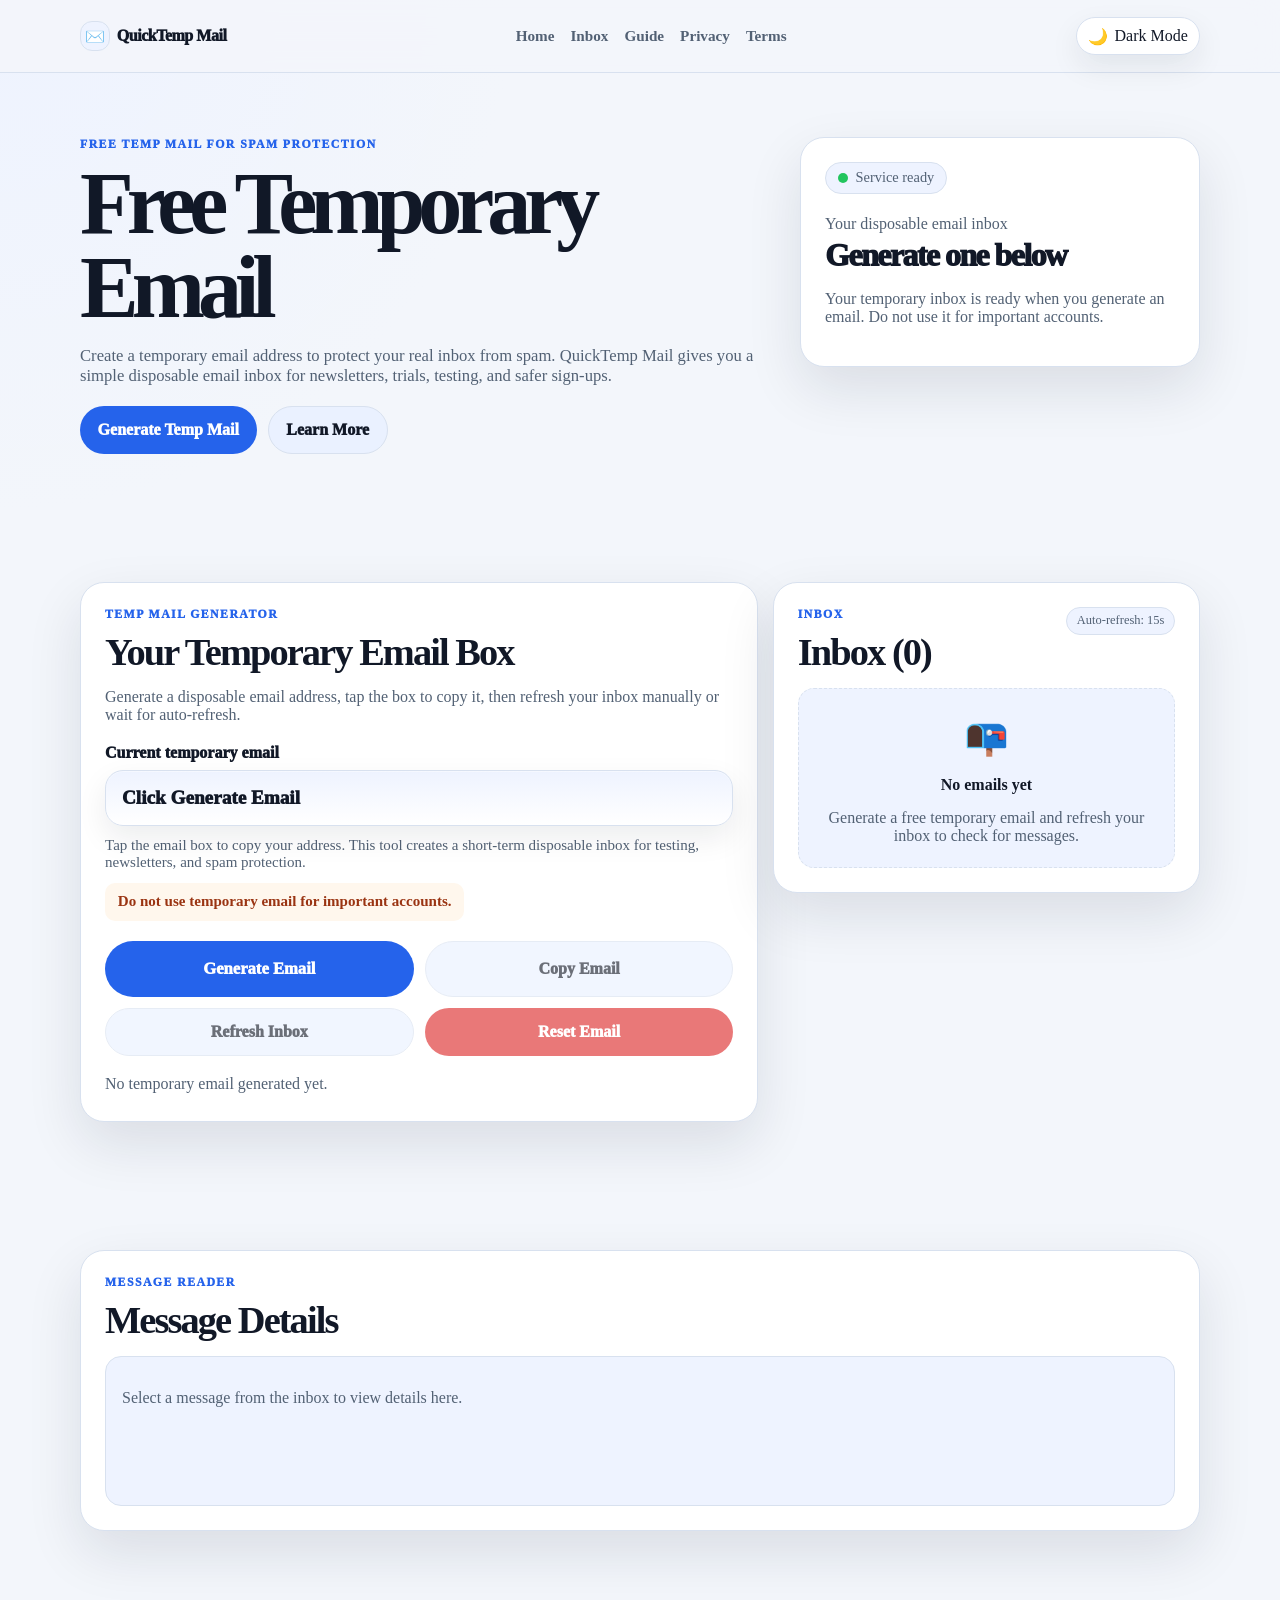
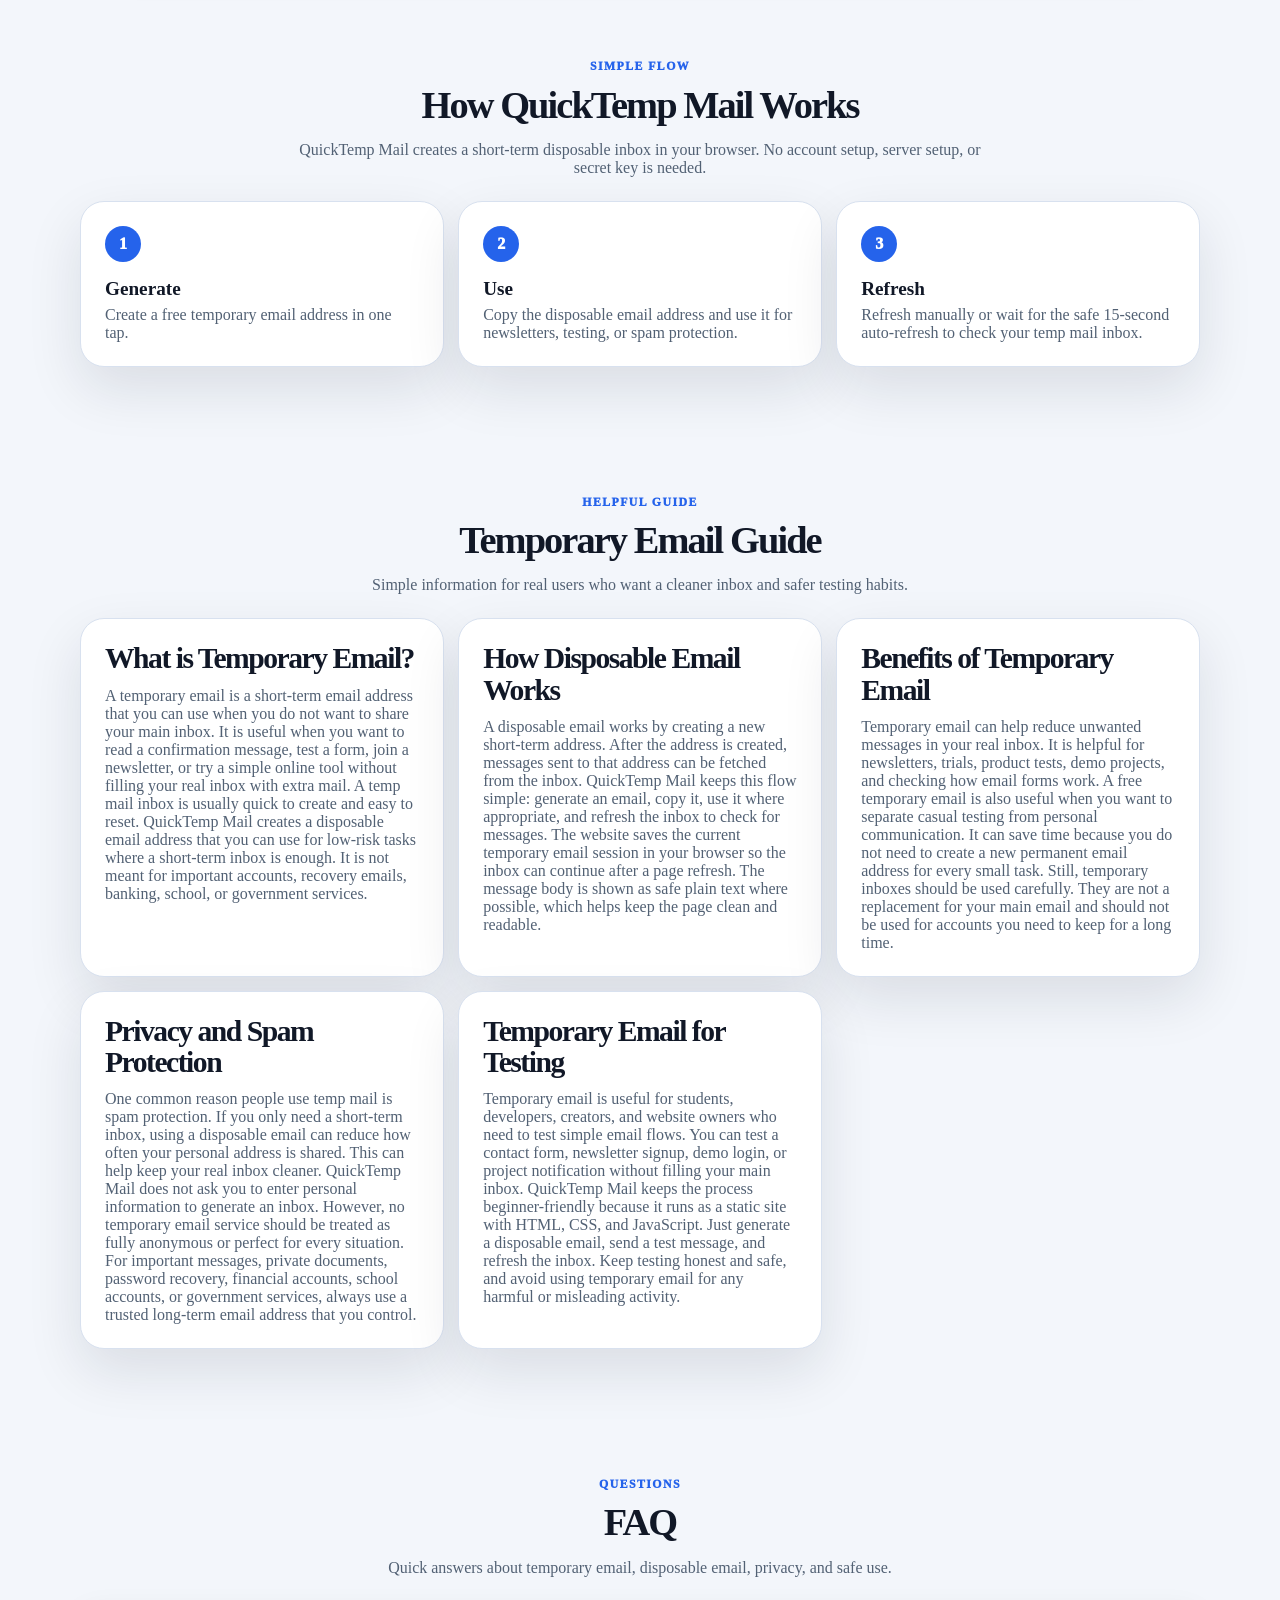
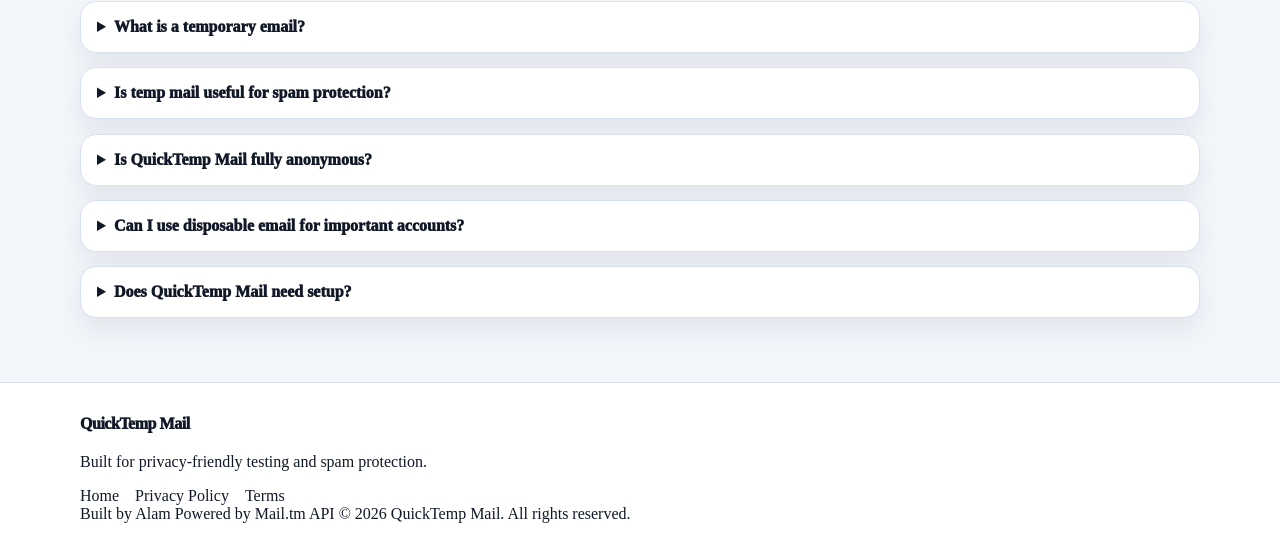
==== commit afd9e1f1: "Update user-facing branding and footer copy" ====
--- a/index.html
+++ b/index.html
@@ -4,7 +4,7 @@
   <meta charset="UTF-8" />
   <meta name="viewport" content="width=device-width, initial-scale=1.0" />
   <title>QuickTemp Mail - Free Temporary Email, Temp Mail & Disposable Inbox</title>
-  <meta name="description" content="QuickTemp Mail is a free temporary email and temp mail inbox powered by Mail.tm API. Create a disposable email for spam protection, newsletters, trials, and privacy-friendly testing." />
+  <meta name="description" content="QuickTemp Mail is a free temporary email and temp mail inbox. Create a disposable email for spam protection, newsletters, trials, and privacy-friendly testing." />
   <meta name="robots" content="index, follow" />
   <link rel="canonical" href="https://quicktemp-mail.pages.dev/" />
   <link rel="manifest" href="manifest.json" />
@@ -74,11 +74,11 @@
         <aside class="hero-card" aria-label="Temporary email preview">
           <div class="status-pill">
             <span class="status-dot" aria-hidden="true"></span>
-            Mail.tm API ready
+            Service ready
           </div>
           <p class="preview-label">Your disposable email inbox</p>
           <p class="preview-email">Generate one below</p>
-          <p class="muted-text">Use this free temporary email tool when a short-term inbox is enough. Do not use it for important accounts.</p>
+          <p class="muted-text">Your temporary inbox is ready when you generate an email. Do not use it for important accounts.</p>
         </aside>
       </div>
     </section>
@@ -99,7 +99,7 @@
             <div class="email-row">
               <input id="emailAddress" type="text" value="Click Generate Email" readonly aria-describedby="emailHelp importantNotice" title="Tap to copy email" />
             </div>
-            <p id="emailHelp" class="help-text">Tap the email box to copy your address. This static app uses the public Mail.tm API directly from your browser.</p>
+            <p id="emailHelp" class="help-text">Tap the email box to copy your address. This tool creates a short-term disposable inbox for testing, newsletters, and spam protection.</p>
             <p id="importantNotice" class="notice-text">Do not use temporary email for important accounts.</p>
           </div>
 
@@ -156,20 +156,20 @@
         <div class="section-heading center-heading">
           <p class="eyebrow">Simple flow</p>
           <h2>How QuickTemp Mail Works</h2>
-          <p>QuickTemp Mail is a static temp mail website. It talks to Mail.tm from your browser and does not need a backend.</p>
+          <p>QuickTemp Mail creates a short-term disposable inbox in your browser. No account setup, server setup, or secret key is needed.</p>
         </div>
 
         <div class="steps-grid">
           <article class="step-card">
             <span class="step-number">1</span>
             <h3>Generate</h3>
-            <p>Create a free temporary email using an available Mail.tm domain.</p>
+            <p>Create a free temporary email address in one tap.</p>
           </article>
 
           <article class="step-card">
             <span class="step-number">2</span>
             <h3>Use</h3>
-            <p>Copy the disposable email address and use it for spam protection or testing.</p>
+            <p>Copy the disposable email address and use it for newsletters, testing, or spam protection.</p>
           </article>
 
           <article class="step-card">
@@ -192,12 +192,12 @@
         <div class="content-grid">
           <article class="content-card">
             <h2>What is Temporary Email?</h2>
-            <p>A temporary email is a short-term email address that you can use when you do not want to share your main inbox. It is useful when you want to read a confirmation message, test a form, join a newsletter, or try a simple online tool without filling your real inbox with extra mail. A temp mail inbox is usually quick to create and easy to reset. QuickTemp Mail uses the Mail.tm API to create a disposable email address in your browser. It is not meant for important accounts, recovery emails, banking, school, or government services. Use it for low-risk tasks where a short-term inbox is enough.</p>
+            <p>A temporary email is a short-term email address that you can use when you do not want to share your main inbox. It is useful when you want to read a confirmation message, test a form, join a newsletter, or try a simple online tool without filling your real inbox with extra mail. A temp mail inbox is usually quick to create and easy to reset. QuickTemp Mail creates a disposable email address that you can use for low-risk tasks where a short-term inbox is enough. It is not meant for important accounts, recovery emails, banking, school, or government services.</p>
           </article>
 
           <article class="content-card">
             <h2>How Disposable Email Works</h2>
-            <p>A disposable email works by creating a new address on a supported temporary mail domain. After the address is created, messages sent to that address can be fetched from the inbox. QuickTemp Mail keeps this flow simple: generate an email, copy it, use it where appropriate, and refresh the inbox to check for messages. The website stores the current temporary email session in your browser localStorage so the inbox can continue after a page refresh. The message body is shown as safe plain text where possible. This helps avoid placing untrusted email HTML directly inside the page.</p>
+            <p>A disposable email works by creating a new short-term address. After the address is created, messages sent to that address can be fetched from the inbox. QuickTemp Mail keeps this flow simple: generate an email, copy it, use it where appropriate, and refresh the inbox to check for messages. The website saves the current temporary email session in your browser so the inbox can continue after a page refresh. The message body is shown as safe plain text where possible, which helps keep the page clean and readable.</p>
           </article>
 
           <article class="content-card">
@@ -212,7 +212,7 @@
 
           <article class="content-card">
             <h2>Temporary Email for Testing</h2>
-            <p>Temporary email is useful for students, developers, creators, and website owners who need to test simple email flows. You can test a contact form, newsletter signup, demo login, or project notification without filling your main inbox. QuickTemp Mail keeps the process beginner-friendly because it runs as a static site with HTML, CSS, and JavaScript. There is no npm setup, no server, no database, and no API key. Just generate a disposable email, send a test message, and refresh the inbox. Keep testing honest and safe, and avoid using temporary email for any harmful or misleading activity.</p>
+            <p>Temporary email is useful for students, developers, creators, and website owners who need to test simple email flows. You can test a contact form, newsletter signup, demo login, or project notification without filling your main inbox. QuickTemp Mail keeps the process beginner-friendly because it runs as a static site with HTML, CSS, and JavaScript. Just generate a disposable email, send a test message, and refresh the inbox. Keep testing honest and safe, and avoid using temporary email for any harmful or misleading activity.</p>
           </article>
         </div>
       </div>
@@ -248,8 +248,8 @@
           </details>
 
           <details class="faq-item">
-            <summary>Does QuickTemp Mail need an API key?</summary>
-            <p>No. The website uses the public Mail.tm API from the browser and does not require an API key.</p>
+            <summary>Does QuickTemp Mail need setup?</summary>
+            <p>No. You can generate a temporary inbox from the page without creating a personal account on this website.</p>
           </details>
         </div>
       </div>
@@ -257,16 +257,22 @@
   </main>
 
   <footer class="site-footer">
-    <div class="container footer-content">
-      <div>
+    <div class="container footer-shell">
+      <div class="footer-brand-block">
         <a class="footer-logo" href="index.html">QuickTemp Mail</a>
         <p>Built for privacy-friendly testing and spam protection.</p>
       </div>
-      <div class="footer-links" aria-label="Footer links">
+
+      <nav class="footer-links" aria-label="Footer links">
         <a href="index.html">Home</a>
         <a href="privacy.html">Privacy Policy</a>
         <a href="terms.html">Terms</a>
+      </nav>
+
+      <div class="footer-meta" aria-label="Project credits">
+        <span>Built by Alam</span>
         <span>Powered by Mail.tm API</span>
+        <span>© 2026 QuickTemp Mail. All rights reserved.</span>
       </div>
     </div>
   </footer>
--- a/style.css
+++ b/style.css
@@ -1,11 +1,11 @@
 :root {
   color-scheme: light;
-  --bg: #f5f7fb;
+  --bg: #f3f6fb;
   --surface: #ffffff;
   --surface-soft: #eef3ff;
-  --text: #14213d;
-  --muted: #64748b;
-  --border: #dbe3ef;
+  --text: #111827;
+  --muted: #526174;
+  --border: #d8e1ef;
   --primary: #2563eb;
   --primary-hover: #1d4ed8;
   --secondary: #eaf1ff;
@@ -19,7 +19,10 @@
   --error-bg: #fef2f2;
   --error-text: #991b1b;
   --error-border: #fecaca;
-  --shadow: 0 18px 45px rgba(15, 23, 42, 0.08);
+  --new-bg: #eff6ff;
+  --new-border: #93c5fd;
+  --shadow: 0 22px 55px rgba(15, 23, 42, 0.11);
+  --shadow-soft: 0 12px 30px rgba(15, 23, 42, 0.08);
   --radius-lg: 24px;
   --radius-md: 16px;
   --radius-sm: 10px;
@@ -32,7 +35,7 @@
   --surface: #101b2e;
   --surface-soft: #12233d;
   --text: #e5edf8;
-  --muted: #9fb1c7;
+  --muted: #a8b7ca;
   --border: #233551;
   --primary: #60a5fa;
   --primary-hover: #3b82f6;
@@ -47,7 +50,10 @@
   --error-bg: #3f1111;
   --error-text: #fecaca;
   --error-border: #7f1d1d;
-  --shadow: 0 18px 45px rgba(0, 0, 0, 0.25);
+  --new-bg: #10284c;
+  --new-border: #3b82f6;
+  --shadow: 0 22px 55px rgba(0, 0, 0, 0.32);
+  --shadow-soft: 0 12px 30px rgba(0, 0, 0, 0.22);
 }
 
 * {
@@ -82,35 +88,39 @@
 }
 
 .container {
-  width: min(100% - 2rem, var(--container));
+  width: min(100% - 1.25rem, var(--container));
   margin-inline: auto;
 }
 
 .section-padding {
-  padding: 3rem 0;
+  padding: 2.35rem 0;
 }
 
 .site-header {
   position: sticky;
   top: 0;
-  z-index: 10;
-  background: color-mix(in srgb, var(--bg) 88%, transparent);
+  z-index: 20;
+  background: color-mix(in srgb, var(--bg) 91%, transparent);
   backdrop-filter: blur(16px);
   border-bottom: 1px solid var(--border);
 }
 
 .nav {
-  min-height: 72px;
+  min-height: 60px;
   display: flex;
   align-items: center;
   justify-content: space-between;
-  gap: 0.8rem;
+  gap: 0.65rem;
+}
+
+.logo,
+.footer-logo {
+  font-weight: 950;
+  letter-spacing: -0.03em;
 }
 
 .logo {
-  font-weight: 900;
-  font-size: 1.05rem;
-  letter-spacing: -0.03em;
+  font-size: 1rem;
   display: inline-flex;
   align-items: center;
   gap: 0.45rem;
@@ -120,9 +130,9 @@
 .logo-mark {
   display: inline-grid;
   place-items: center;
-  width: 2rem;
-  height: 2rem;
-  border-radius: 0.8rem;
+  width: 1.85rem;
+  height: 1.85rem;
+  border-radius: 0.75rem;
   background: var(--surface-soft);
   border: 1px solid var(--border);
 }
@@ -133,7 +143,7 @@
   gap: 1rem;
   color: var(--muted);
   font-size: 0.95rem;
-  font-weight: 700;
+  font-weight: 750;
 }
 
 .theme-toggle {
@@ -141,12 +151,12 @@
   background: var(--surface);
   color: var(--text);
   border-radius: 999px;
-  padding: 0.6rem 0.75rem;
+  padding: 0.55rem 0.7rem;
   display: inline-flex;
   align-items: center;
   gap: 0.4rem;
   cursor: pointer;
-  box-shadow: var(--shadow);
+  box-shadow: var(--shadow-soft);
   white-space: nowrap;
 }
 
@@ -154,18 +164,24 @@
   background: var(--surface-soft);
 }
 
+.theme-toggle:active,
+.btn:active:not(:disabled),
+.message-button:active {
+  transform: scale(0.98);
+}
+
 .theme-toggle-text {
   display: none;
 }
 
 .hero-grid {
   display: grid;
-  gap: 2rem;
+  gap: 1.25rem;
 }
 
 .hero h1 {
   margin: 0;
-  font-size: clamp(2.45rem, 13vw, 5.5rem);
+  font-size: clamp(2.35rem, 13vw, 5.5rem);
   line-height: 0.95;
   letter-spacing: -0.08em;
 }
@@ -173,43 +189,46 @@
 .hero-description {
   max-width: 680px;
   color: var(--muted);
-  font-size: 1.08rem;
-  margin: 1.25rem 0 0;
+  font-size: 1.04rem;
+  margin: 1rem 0 0;
 }
 
 .eyebrow {
-  margin: 0 0 0.75rem;
+  margin: 0 0 0.65rem;
   color: var(--primary);
-  font-weight: 900;
+  font-weight: 950;
   text-transform: uppercase;
   letter-spacing: 0.12em;
-  font-size: 0.76rem;
+  font-size: 0.74rem;
 }
 
 .hero-actions,
 .button-grid {
   display: flex;
   flex-wrap: wrap;
-  gap: 0.75rem;
-  margin-top: 1.5rem;
+  gap: 0.7rem;
+  margin-top: 1.25rem;
 }
 
 .btn {
   border: 0;
   border-radius: 999px;
   padding: 0.88rem 1.1rem;
-  font-weight: 900;
+  font-weight: 950;
   display: inline-flex;
   align-items: center;
   justify-content: center;
+  gap: 0.5rem;
   min-height: 48px;
   cursor: pointer;
-  transition: transform 0.2s ease, background 0.2s ease, opacity 0.2s ease;
+  transition: transform 0.16s ease, background 0.16s ease, opacity 0.16s ease, box-shadow 0.16s ease;
+  user-select: none;
 }
 
 .btn:hover:not(:disabled) {
   transform: translateY(-1px);
   text-decoration: none;
+  box-shadow: var(--shadow-soft);
 }
 
 .btn:disabled,
@@ -218,6 +237,18 @@
   opacity: 0.62;
 }
 
+.btn.is-loading::before,
+.inline-spinner {
+  content: "";
+  width: 1rem;
+  height: 1rem;
+  border: 2px solid currentColor;
+  border-right-color: transparent;
+  border-radius: 50%;
+  animation: spin 0.75s linear infinite;
+  flex: 0 0 auto;
+}
+
 .btn-primary {
   background: var(--primary);
   color: #ffffff;
@@ -246,9 +277,15 @@
   background: var(--danger-hover);
 }
 
+.btn-generate {
+  min-height: 56px;
+  font-size: 1.04rem;
+}
+
 .hero-card,
 .panel,
-.step-card {
+.step-card,
+.content-card {
   background: var(--surface);
   border: 1px solid var(--border);
   border-radius: var(--radius-lg);
@@ -256,7 +293,7 @@
 }
 
 .hero-card {
-  padding: 1.25rem;
+  padding: 1.15rem;
   align-self: start;
 }
 
@@ -281,7 +318,7 @@
 
 .preview-label {
   color: var(--muted);
-  margin: 1.5rem 0 0.25rem;
+  margin: 1.3rem 0 0.25rem;
 }
 
 .preview-email {
@@ -298,19 +335,21 @@
 .message-meta,
 .message-preview,
 .message-date,
-.message-note {
+.message-note,
+.auto-refresh-note {
   color: var(--muted);
 }
 
 .panel {
-  padding: 1.1rem;
-}
-
-.section-heading h2 {
+  padding: 1rem;
+}
+
+.section-heading h2,
+.content-card h2 {
   margin: 0;
-  font-size: clamp(1.55rem, 7vw, 2.5rem);
+  font-size: clamp(1.45rem, 7vw, 2.4rem);
   letter-spacing: -0.05em;
-  line-height: 1;
+  line-height: 1.05;
 }
 
 .section-heading p:last-child {
@@ -319,27 +358,27 @@
 }
 
 .compact-heading {
-  margin-bottom: 1.25rem;
+  margin-bottom: 1rem;
 }
 
 .center-heading {
   text-align: center;
   max-width: 720px;
-  margin: 0 auto 2rem;
+  margin: 0 auto 1.5rem;
 }
 
 .app-layout {
   display: grid;
-  gap: 1rem;
+  gap: 0.9rem;
 }
 
 .email-display {
-  margin-top: 1.5rem;
+  margin-top: 1.25rem;
 }
 
 .email-display label {
   display: block;
-  font-weight: 900;
+  font-weight: 950;
   margin-bottom: 0.5rem;
 }
 
@@ -357,12 +396,18 @@
   font-weight: 950;
   font-size: clamp(1rem, 4vw, 1.2rem);
   overflow-wrap: anywhere;
-  box-shadow: inset 0 1px 0 rgba(255, 255, 255, 0.35);
+  box-shadow: inset 0 1px 0 rgba(255, 255, 255, 0.4), var(--shadow-soft);
+  cursor: copy;
+}
+
+.email-row input:focus {
+  outline: 3px solid color-mix(in srgb, var(--primary) 25%, transparent);
+  border-color: var(--primary);
 }
 
 .help-text {
   margin: 0.65rem 0 0;
-  font-size: 0.95rem;
+  font-size: 0.94rem;
 }
 
 .notice-text {
@@ -372,8 +417,8 @@
   border-radius: var(--radius-sm);
   background: var(--warning-bg);
   color: var(--warning-text);
-  font-size: 0.95rem;
-  font-weight: 800;
+  font-size: 0.94rem;
+  font-weight: 850;
 }
 
 .error-banner {
@@ -382,7 +427,7 @@
   color: var(--error-text);
   border-radius: var(--radius-md);
   padding: 0.85rem 1rem;
-  font-weight: 800;
+  font-weight: 850;
   margin-top: 1rem;
 }
 
@@ -391,9 +436,16 @@
   grid-template-columns: 1fr;
 }
 
+.status-row {
+  display: flex;
+  align-items: center;
+  gap: 0.55rem;
+  margin-top: 0.9rem;
+  min-height: 1.65rem;
+}
+
 .status-message {
-  margin: 1rem 0 0;
-  min-height: 1.5rem;
+  margin: 0;
 }
 
 .status-message.success {
@@ -406,6 +458,22 @@
 
 .status-message.error {
   color: var(--error-text);
+}
+
+.inbox-heading {
+  display: flex;
+  align-items: flex-start;
+  justify-content: space-between;
+  gap: 1rem;
+}
+
+.auto-refresh-note {
+  background: var(--surface-soft);
+  border: 1px solid var(--border);
+  border-radius: 999px;
+  padding: 0.35rem 0.6rem;
+  font-size: 0.78rem;
+  white-space: nowrap;
 }
 
 .inbox-list {
@@ -420,7 +488,7 @@
 .inbox-message {
   border: 1px dashed var(--border);
   border-radius: var(--radius-md);
-  padding: 1.1rem;
+  padding: 1.05rem;
   background: var(--surface-soft);
 }
 
@@ -428,7 +496,7 @@
   display: grid;
   place-items: center;
   text-align: center;
-  min-height: 190px;
+  min-height: 180px;
 }
 
 .empty-state span {
@@ -438,7 +506,7 @@
 }
 
 .empty-icon {
-  font-size: 2.3rem;
+  font-size: 2.25rem;
   margin-bottom: 0.45rem;
 }
 
@@ -446,6 +514,13 @@
   border-style: solid;
   padding: 0;
   overflow: hidden;
+  transition: border-color 0.2s ease, background 0.2s ease, transform 0.2s ease;
+}
+
+.inbox-message.message-new {
+  background: var(--new-bg);
+  border-color: var(--new-border);
+  animation: newMessagePulse 1.2s ease 1;
 }
 
 .message-button {
@@ -457,7 +532,8 @@
   padding: 1rem;
   cursor: pointer;
   display: grid;
-  gap: 0.35rem;
+  gap: 0.38rem;
+  transition: background 0.16s ease;
 }
 
 .message-button:hover,
@@ -466,15 +542,32 @@
   outline: none;
 }
 
+.message-topline {
+  display: flex;
+  align-items: center;
+  justify-content: space-between;
+  gap: 0.75rem;
+}
+
 .message-subject {
   font-weight: 950;
   overflow-wrap: anywhere;
+}
+
+.new-badge {
+  background: var(--primary);
+  color: #ffffff;
+  border-radius: 999px;
+  padding: 0.2rem 0.55rem;
+  font-size: 0.72rem;
+  font-weight: 950;
+  white-space: nowrap;
 }
 
 .message-meta-row {
   display: flex;
   flex-wrap: wrap;
-  gap: 0.4rem 0.8rem;
+  gap: 0.35rem 0.8rem;
   align-items: center;
   justify-content: space-between;
 }
@@ -494,15 +587,19 @@
 }
 
 .message-card h3 {
-  margin: 0 0 0.75rem;
-  font-size: 1.35rem;
+  margin: 0 0 0.8rem;
+  font-size: 1.32rem;
   line-height: 1.2;
 }
 
 .message-info {
   display: grid;
-  gap: 0.35rem;
+  gap: 0.45rem;
   margin: 0 0 1rem;
+}
+
+.message-info span strong {
+  color: var(--text);
 }
 
 .message-body {
@@ -517,24 +614,27 @@
   font-size: 0.95rem;
 }
 
-.how-section {
-  padding-top: 2rem;
-}
-
-.steps-grid {
-  display: grid;
-  gap: 1rem;
-}
-
-.step-card {
-  padding: 1.25rem;
+.how-section,
+.faq-section {
+  padding-top: 1.6rem;
+}
+
+.steps-grid,
+.content-grid {
+  display: grid;
+  gap: 0.9rem;
+}
+
+.step-card,
+.content-card {
+  padding: 1.1rem;
 }
 
 .step-number {
   display: inline-grid;
   place-items: center;
-  width: 2.3rem;
-  height: 2.3rem;
+  width: 2.25rem;
+  height: 2.25rem;
   border-radius: 50%;
   background: var(--primary);
   color: #fff;
@@ -546,13 +646,15 @@
   font-size: 1.2rem;
 }
 
-.step-card p {
+.step-card p,
+.content-card p {
   margin: 0;
   color: var(--muted);
 }
 
-.faq-section {
-  padding-top: 2rem;
+.content-card h2 {
+  font-size: clamp(1.35rem, 6vw, 1.85rem);
+  margin-bottom: 0.75rem;
 }
 
 .faq-grid {
@@ -565,7 +667,7 @@
   border: 1px solid var(--border);
   border-radius: var(--radius-md);
   padding: 1rem;
-  box-shadow: var(--shadow);
+  box-shadow: var(--shadow-soft);
 }
 
 .faq-item summary {
@@ -590,10 +692,21 @@
   color: var(--muted);
 }
 
+.footer-logo {
+  display: inline-block;
+  color: var(--text);
+  margin-bottom: 0.25rem;
+}
+
+.footer-content p {
+  margin: 0;
+}
+
 .footer-links {
   display: flex;
   flex-wrap: wrap;
-  gap: 0.8rem;
+  gap: 0.75rem 1rem;
+  align-items: center;
 }
 
 .legal-page {
@@ -622,7 +735,62 @@
   margin-top: 0;
 }
 
+.toast-container {
+  position: fixed;
+  left: 50%;
+  bottom: 1rem;
+  z-index: 50;
+  display: grid;
+  gap: 0.6rem;
+  width: min(calc(100% - 1.5rem), 420px);
+  transform: translateX(-50%);
+  pointer-events: none;
+}
+
+.toast {
+  border: 1px solid var(--border);
+  background: var(--surface);
+  color: var(--text);
+  border-radius: var(--radius-md);
+  box-shadow: var(--shadow);
+  padding: 0.85rem 1rem;
+  font-weight: 850;
+  pointer-events: auto;
+}
+
+.toast.success {
+  border-color: color-mix(in srgb, var(--success-text) 35%, var(--border));
+}
+
+.toast.error {
+  border-color: var(--error-border);
+  color: var(--error-text);
+}
+
+.toast.warning {
+  border-color: color-mix(in srgb, var(--warning-text) 35%, var(--border));
+}
+
+@keyframes spin {
+  to {
+    transform: rotate(360deg);
+  }
+}
+
+@keyframes newMessagePulse {
+  0% {
+    transform: translateY(-2px);
+  }
+  100% {
+    transform: translateY(0);
+  }
+}
+
 @media (min-width: 560px) {
+  .container {
+    width: min(100% - 2rem, var(--container));
+  }
+
   .theme-toggle-text {
     display: inline;
   }
@@ -634,18 +802,27 @@
   .panel,
   .hero-card,
   .legal-card,
-  .step-card {
+  .step-card,
+  .content-card {
     padding: 1.5rem;
   }
 }
 
 @media (min-width: 760px) {
+  .nav {
+    min-height: 72px;
+  }
+
   .nav-links {
     display: flex;
   }
 
   .steps-grid {
     grid-template-columns: repeat(3, minmax(0, 1fr));
+  }
+
+  .content-grid {
+    grid-template-columns: repeat(2, minmax(0, 1fr));
   }
 }
 
@@ -667,6 +844,17 @@
   .footer-content {
     grid-template-columns: 1fr auto;
     align-items: center;
+  }
+}
+
+@media (min-width: 1050px) {
+  .content-grid {
+    grid-template-columns: repeat(3, minmax(0, 1fr));
+  }
+
+  .content-card:first-child,
+  .content-card:nth-child(2) {
+    grid-column: span 1;
   }
 }
 
@@ -676,5 +864,6 @@
   *::after {
     scroll-behavior: auto !important;
     transition: none !important;
-  }
-}
+    animation: none !important;
+  }
+}
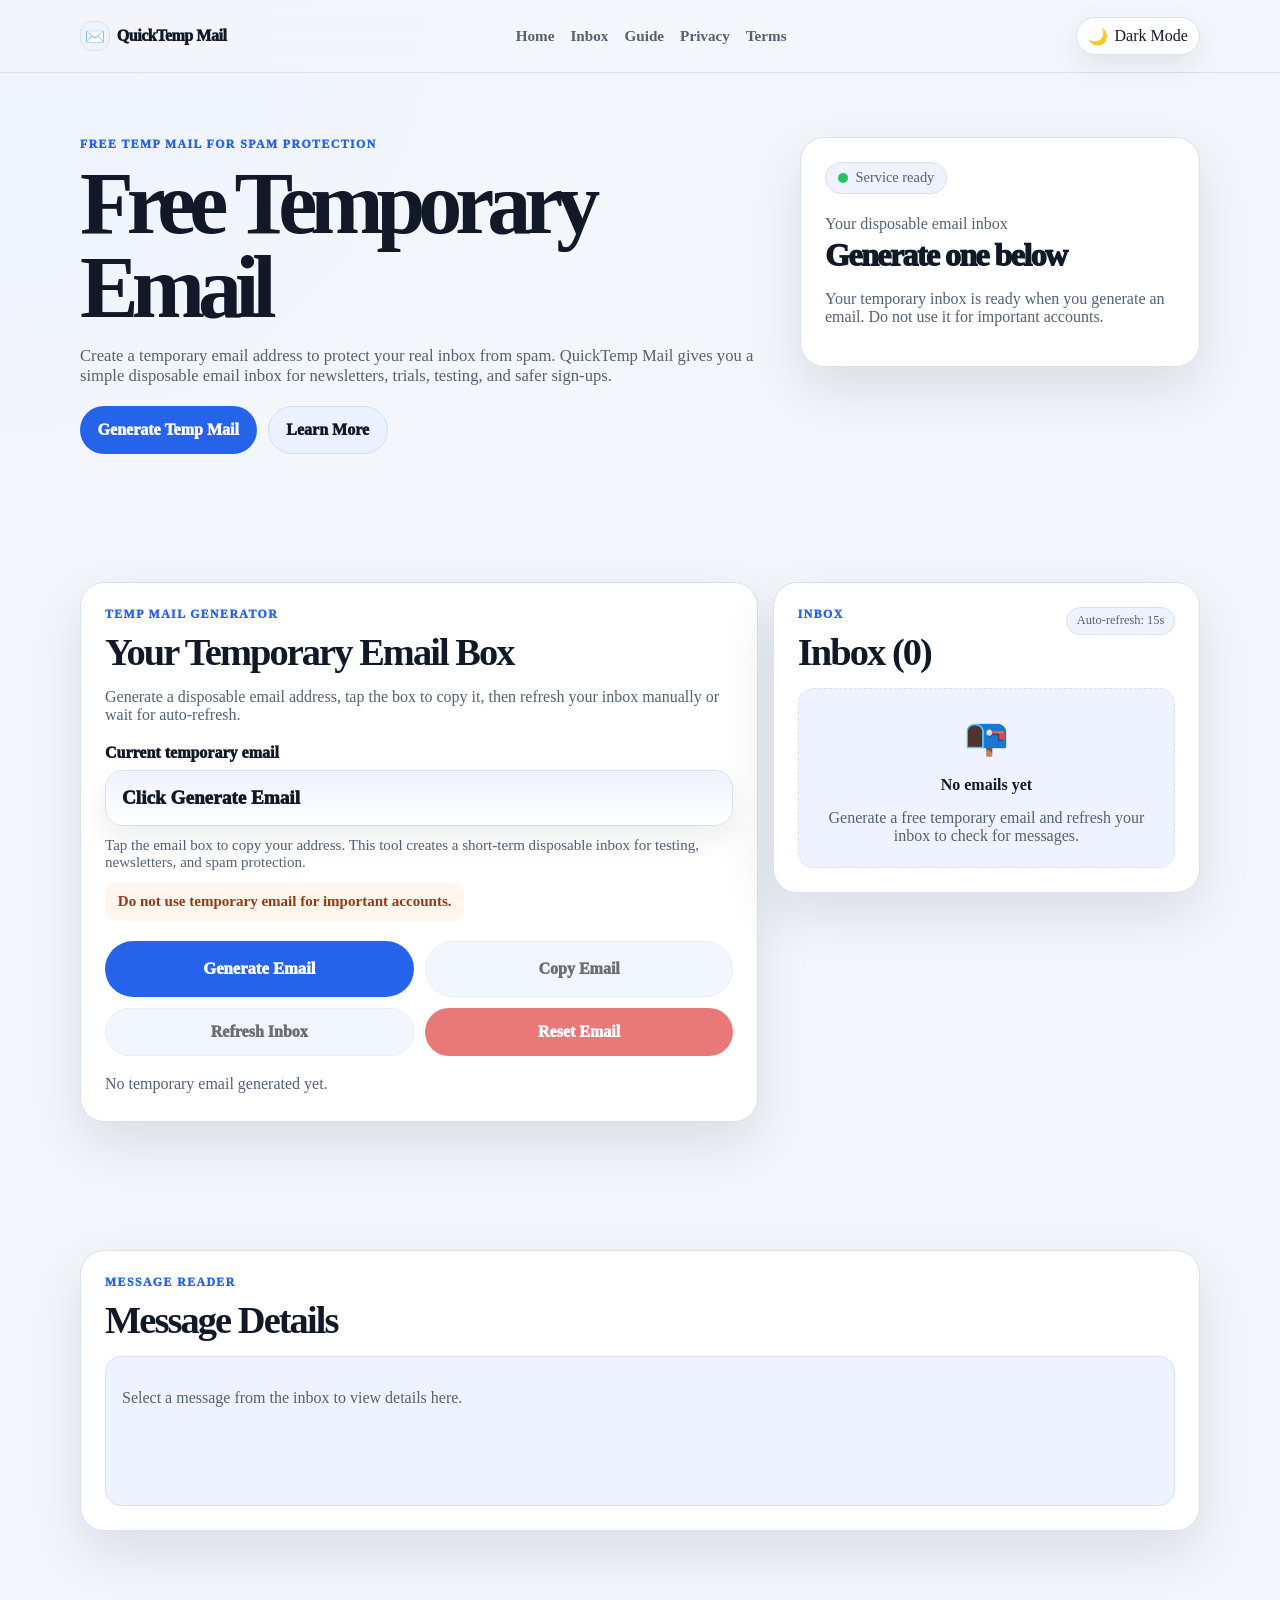
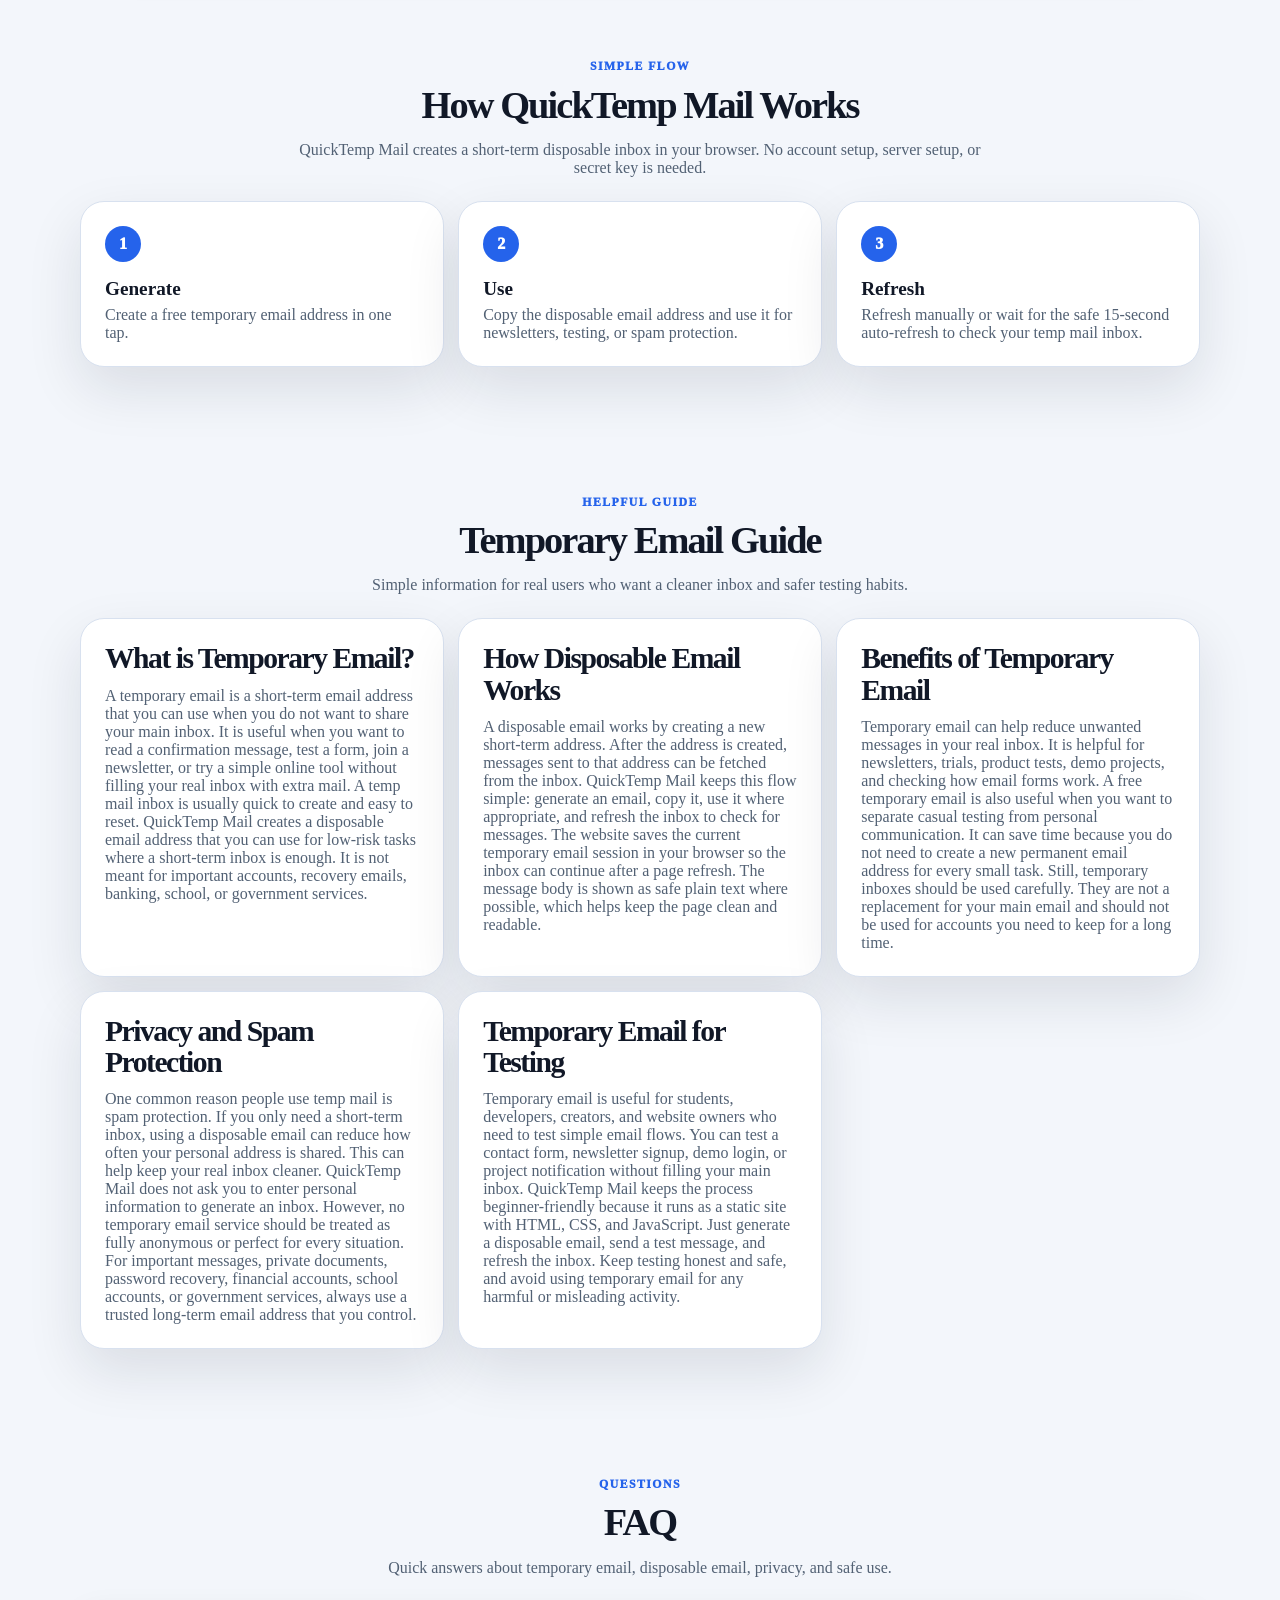
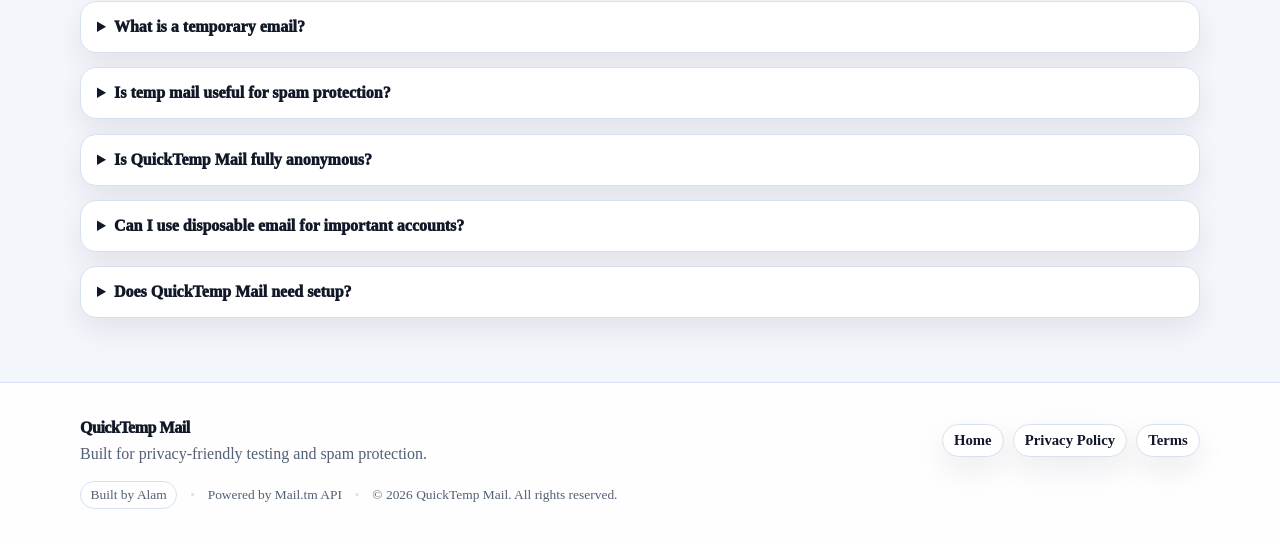
==== commit f00407a0: "Load footer styles on homepage" ====
--- a/index.html
+++ b/index.html
@@ -17,6 +17,7 @@
   <meta property="og:image" content="https://quicktemp-mail.pages.dev/favicon.svg" />
 
   <link rel="stylesheet" href="style.css" />
+  <link rel="stylesheet" href="footer.css" />
 
   <script type="application/ld+json">
   {
--- a/style.css
+++ b/style.css
@@ -682,31 +682,73 @@
 
 .site-footer {
   border-top: 1px solid var(--border);
-  padding: 2rem 0;
-  background: var(--surface);
-}
-
+  padding: 2.25rem 0;
+  background: linear-gradient(180deg, var(--surface), color-mix(in srgb, var(--surface-soft) 45%, var(--surface)));
+}
+
+.footer-shell,
 .footer-content {
   display: grid;
-  gap: 1rem;
-  color: var(--muted);
+  gap: 1.25rem;
+  color: var(--muted);
+}
+
+.footer-brand-block,
+.footer-brand {
+  display: grid;
+  gap: 0.35rem;
 }
 
 .footer-logo {
   display: inline-block;
+  width: fit-content;
   color: var(--text);
-  margin-bottom: 0.25rem;
-}
-
+  margin-bottom: 0.15rem;
+  font-size: 1.05rem;
+}
+
+.footer-brand-block p,
+.footer-brand p,
 .footer-content p {
   margin: 0;
+}
+
+.footer-credit {
+  font-size: 0.9rem;
+  color: var(--muted);
+  font-weight: 750;
 }
 
 .footer-links {
   display: flex;
   flex-wrap: wrap;
-  gap: 0.75rem 1rem;
-  align-items: center;
+  gap: 0.7rem 1rem;
+  align-items: center;
+  font-weight: 800;
+}
+
+.footer-links a {
+  color: var(--text);
+}
+
+.footer-links a:hover {
+  color: var(--primary);
+}
+
+.footer-meta {
+  display: flex;
+  flex-wrap: wrap;
+  gap: 0.45rem 0.8rem;
+  align-items: center;
+  color: var(--muted);
+  font-size: 0.84rem;
+}
+
+.footer-meta span:first-child {
+  border: 1px solid var(--border);
+  border-radius: 999px;
+  padding: 0.3rem 0.6rem;
+  background: var(--surface);
 }
 
 .legal-page {
@@ -841,9 +883,14 @@
     align-items: start;
   }
 
+  .footer-shell,
   .footer-content {
     grid-template-columns: 1fr auto;
-    align-items: center;
+    align-items: start;
+  }
+
+  .footer-meta {
+    grid-column: 1 / -1;
   }
 }
 
--- a/footer.css
+++ b/footer.css
@@ -0,0 +1,83 @@
+.site-footer {
+  border-top: 1px solid var(--border);
+  padding: 2.2rem 0;
+  background: color-mix(in srgb, var(--surface) 92%, var(--bg));
+}
+
+.footer-shell {
+  display: grid;
+  gap: 1.15rem;
+}
+
+.footer-brand-block {
+  display: grid;
+  gap: 0.35rem;
+}
+
+.footer-logo {
+  display: inline-block;
+  width: fit-content;
+  color: var(--text);
+  font-size: 1rem;
+  font-weight: 950;
+  letter-spacing: -0.03em;
+}
+
+.footer-brand-block p {
+  margin: 0;
+  color: var(--muted);
+  max-width: 520px;
+}
+
+.footer-links {
+  display: flex;
+  flex-wrap: wrap;
+  gap: 0.55rem;
+  align-items: center;
+}
+
+.footer-links a {
+  border: 1px solid var(--border);
+  background: var(--surface);
+  border-radius: 999px;
+  padding: 0.45rem 0.7rem;
+  color: var(--text);
+  font-size: 0.92rem;
+  font-weight: 750;
+  box-shadow: var(--shadow-soft);
+}
+
+.footer-links a:hover {
+  background: var(--surface-soft);
+  text-decoration: none;
+}
+
+.footer-meta {
+  display: flex;
+  flex-wrap: wrap;
+  gap: 0.45rem 0.8rem;
+  color: var(--muted);
+  font-size: 0.84rem;
+}
+
+.footer-meta span {
+  display: inline-flex;
+  align-items: center;
+}
+
+.footer-meta span + span::before {
+  content: "•";
+  margin-right: 0.8rem;
+  color: var(--border);
+}
+
+@media (min-width: 900px) {
+  .footer-shell {
+    grid-template-columns: 1.2fr auto;
+    align-items: center;
+  }
+
+  .footer-meta {
+    grid-column: 1 / -1;
+  }
+}
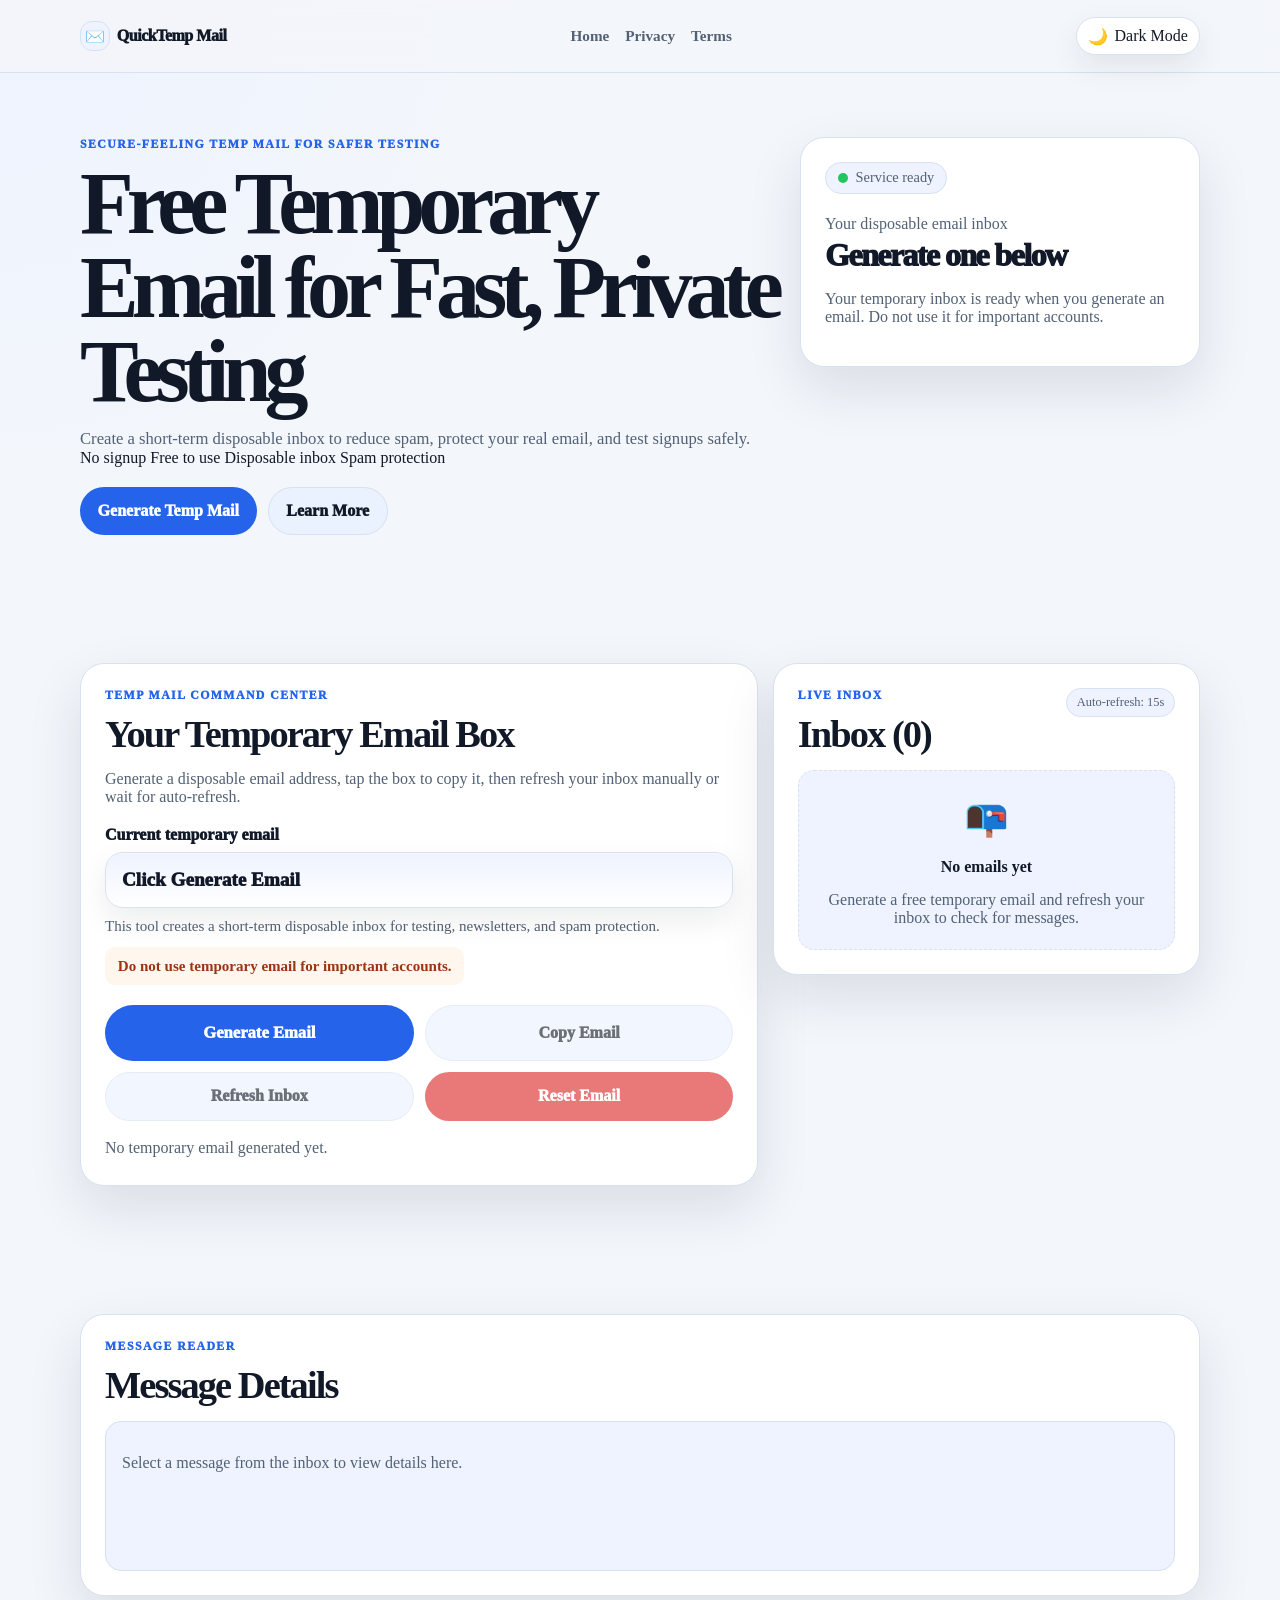
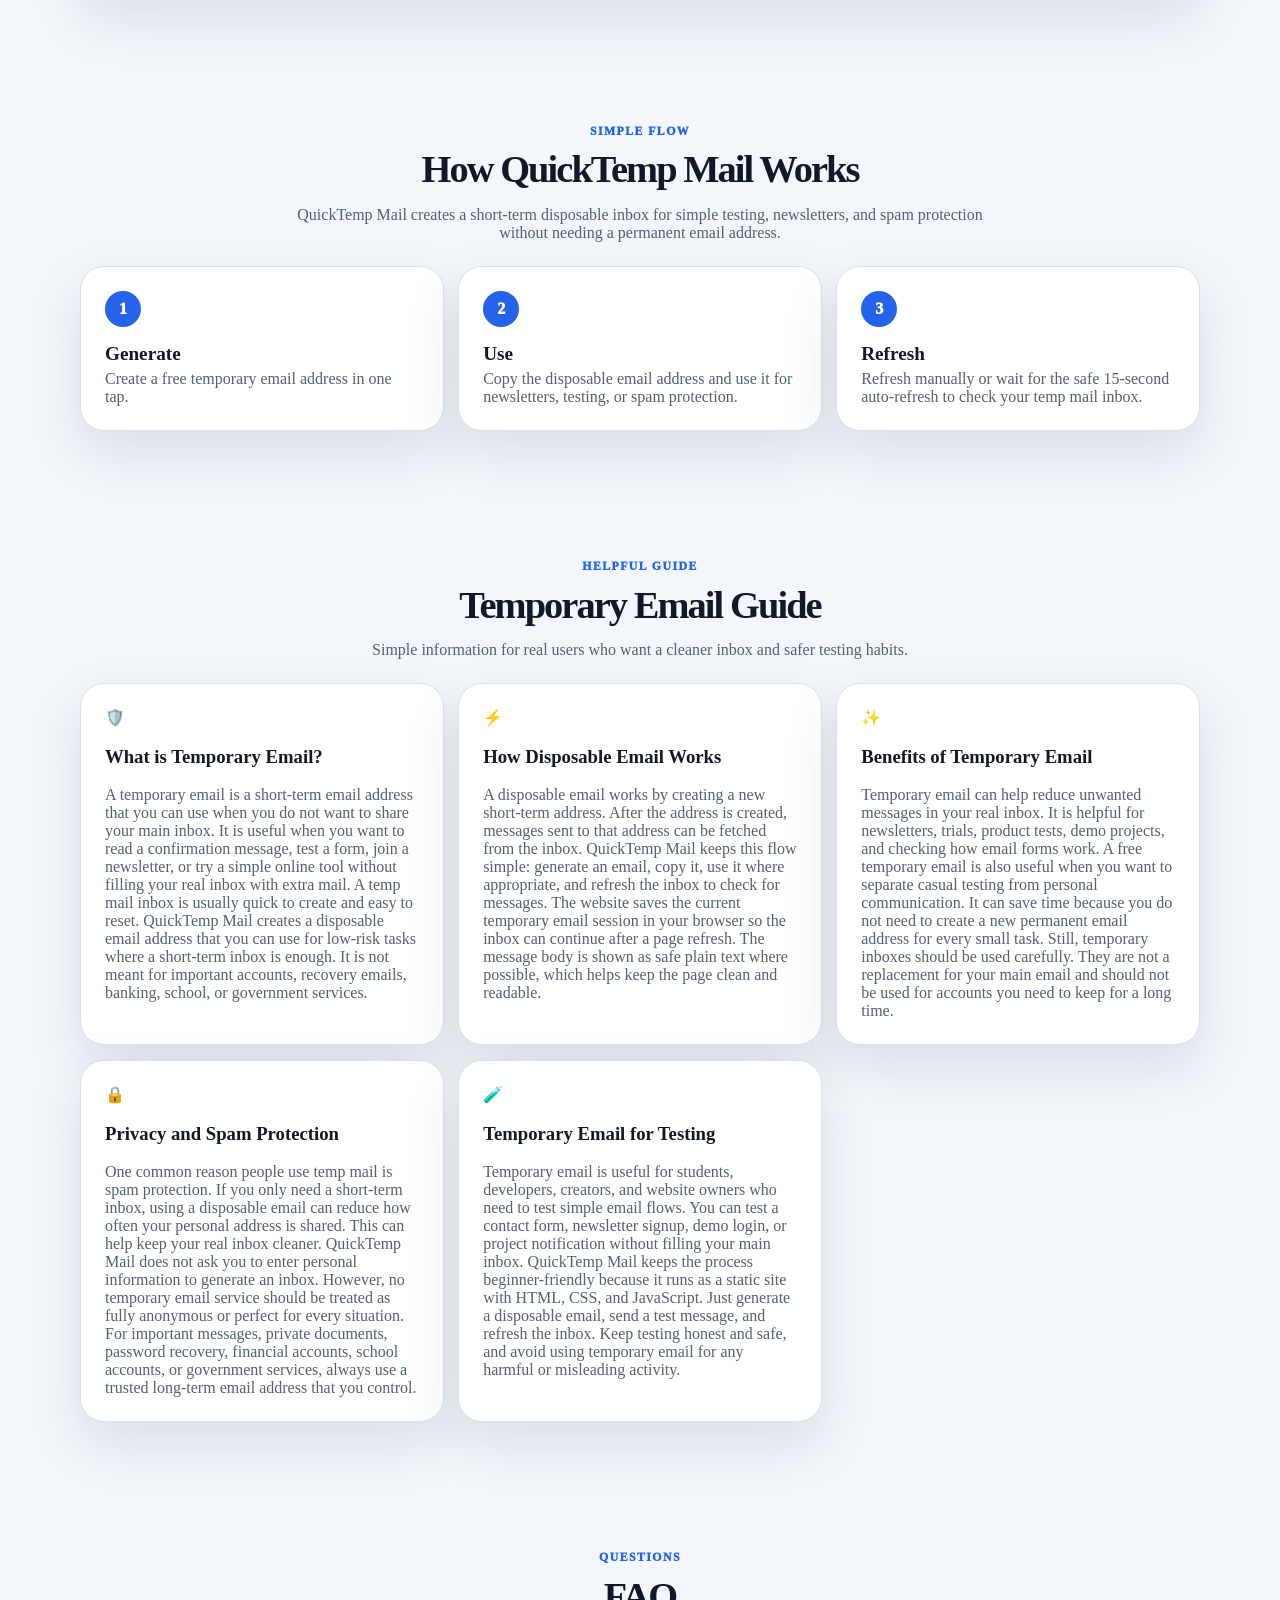
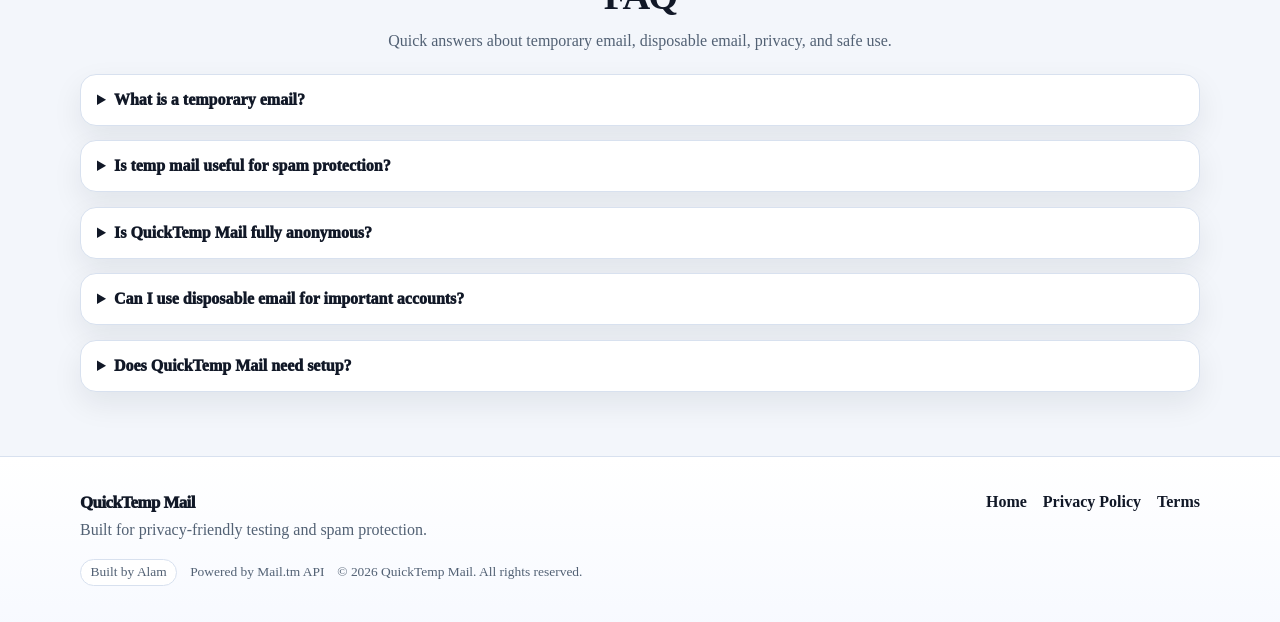
==== commit d60c84e4: "Redesign homepage with premium cyber SaaS layout" ====
--- a/index.html
+++ b/index.html
@@ -3,21 +3,20 @@
 <head>
   <meta charset="UTF-8" />
   <meta name="viewport" content="width=device-width, initial-scale=1.0" />
-  <title>QuickTemp Mail - Free Temporary Email, Temp Mail & Disposable Inbox</title>
-  <meta name="description" content="QuickTemp Mail is a free temporary email and temp mail inbox. Create a disposable email for spam protection, newsletters, trials, and privacy-friendly testing." />
+  <title>QuickTemp Mail - Free Temporary Email for Fast, Private Testing</title>
+  <meta name="description" content="QuickTemp Mail is a free temporary email and disposable temp mail inbox for spam protection, newsletters, trials, and privacy-friendly testing." />
   <meta name="robots" content="index, follow" />
   <link rel="canonical" href="https://quicktemp-mail.pages.dev/" />
   <link rel="manifest" href="manifest.json" />
   <link rel="icon" href="favicon.svg" type="image/svg+xml" />
 
   <meta property="og:title" content="QuickTemp Mail - Free Temporary Email" />
-  <meta property="og:description" content="Create a disposable temp mail inbox to protect your real email from spam." />
+  <meta property="og:description" content="Create a short-term disposable inbox to reduce spam and test signups safely." />
   <meta property="og:type" content="website" />
   <meta property="og:url" content="https://quicktemp-mail.pages.dev/" />
   <meta property="og:image" content="https://quicktemp-mail.pages.dev/favicon.svg" />
 
   <link rel="stylesheet" href="style.css" />
-  <link rel="stylesheet" href="footer.css" />
 
   <script type="application/ld+json">
   {
@@ -37,6 +36,14 @@
   </script>
 </head>
 <body>
+  <div class="background-effects" aria-hidden="true">
+    <span class="glow glow-one"></span>
+    <span class="glow glow-two"></span>
+    <span class="glow glow-three"></span>
+    <span class="cyber-grid"></span>
+    <span class="particle-field"></span>
+  </div>
+
   <header class="site-header">
     <nav class="nav container" aria-label="Main navigation">
       <a class="logo" href="index.html" aria-label="QuickTemp Mail homepage">
@@ -46,8 +53,6 @@
 
       <div class="nav-links" aria-label="Page links">
         <a href="index.html">Home</a>
-        <a href="#mailbox">Inbox</a>
-        <a href="#guide">Guide</a>
         <a href="privacy.html">Privacy</a>
         <a href="terms.html">Terms</a>
       </div>
@@ -62,17 +67,25 @@
   <main>
     <section class="hero section-padding">
       <div class="container hero-grid">
-        <div class="hero-content">
-          <p class="eyebrow">Free temp mail for spam protection</p>
-          <h1>Free Temporary Email</h1>
-          <p class="hero-description">Create a temporary email address to protect your real inbox from spam. QuickTemp Mail gives you a simple disposable email inbox for newsletters, trials, testing, and safer sign-ups.</p>
+        <div class="hero-content reveal-card">
+          <p class="eyebrow">Secure-feeling temp mail for safer testing</p>
+          <h1>Free Temporary Email for Fast, Private Testing</h1>
+          <p class="hero-description">Create a short-term disposable inbox to reduce spam, protect your real email, and test signups safely.</p>
+
+          <div class="trust-badges" aria-label="QuickTemp Mail highlights">
+            <span>No signup</span>
+            <span>Free to use</span>
+            <span>Disposable inbox</span>
+            <span>Spam protection</span>
+          </div>
+
           <div class="hero-actions" aria-label="Primary actions">
             <a class="btn btn-primary" href="#mailbox">Generate Temp Mail</a>
             <a class="btn btn-secondary" href="#guide">Learn More</a>
           </div>
         </div>
 
-        <aside class="hero-card" aria-label="Temporary email preview">
+        <aside class="hero-card reveal-card" aria-label="Temporary email preview">
           <div class="status-pill">
             <span class="status-dot" aria-hidden="true"></span>
             Service ready
@@ -86,9 +99,9 @@
 
     <section id="mailbox" class="section-padding app-section">
       <div class="container app-layout">
-        <section class="panel temp-box" aria-labelledby="temp-mail-title">
+        <section class="panel temp-box reveal-card" aria-labelledby="temp-mail-title">
           <div class="section-heading">
-            <p class="eyebrow">Temp mail generator</p>
+            <p class="eyebrow">Temp mail command center</p>
             <h2 id="temp-mail-title">Your Temporary Email Box</h2>
             <p>Generate a disposable email address, tap the box to copy it, then refresh your inbox manually or wait for auto-refresh.</p>
           </div>
@@ -100,7 +113,7 @@
             <div class="email-row">
               <input id="emailAddress" type="text" value="Click Generate Email" readonly aria-describedby="emailHelp importantNotice" title="Tap to copy email" />
             </div>
-            <p id="emailHelp" class="help-text">Tap the email box to copy your address. This tool creates a short-term disposable inbox for testing, newsletters, and spam protection.</p>
+            <p id="emailHelp" class="help-text">This tool creates a short-term disposable inbox for testing, newsletters, and spam protection.</p>
             <p id="importantNotice" class="notice-text">Do not use temporary email for important accounts.</p>
           </div>
 
@@ -117,10 +130,10 @@
           </div>
         </section>
 
-        <section class="panel inbox-panel" aria-labelledby="inbox-title">
+        <section class="panel inbox-panel reveal-card" aria-labelledby="inbox-title">
           <div class="section-heading compact-heading inbox-heading">
             <div>
-              <p class="eyebrow">Inbox</p>
+              <p class="eyebrow">Live inbox</p>
               <h2 id="inbox-title">Inbox (<span id="inboxCount">0</span>)</h2>
             </div>
             <span class="auto-refresh-note">Auto-refresh: 15s</span>
@@ -139,14 +152,14 @@
 
     <section class="section-padding details-section">
       <div class="container">
-        <section class="panel message-details" aria-labelledby="message-title">
+        <section class="panel message-details reveal-card" aria-labelledby="message-title">
           <div class="section-heading compact-heading">
             <p class="eyebrow">Message reader</p>
             <h2 id="message-title">Message Details</h2>
           </div>
 
-          <article id="messageDetails" class="message-card">
-            <p class="muted-text">Select a message from the inbox to view details here.</p>
+          <article id="messageDetails" class="message-card compact-placeholder">
+            <p class="muted-text">Select a message from the inbox to view sender, subject, date, and text body.</p>
           </article>
         </section>
       </div>
@@ -154,26 +167,26 @@
 
     <section id="how-it-works" class="section-padding how-section">
       <div class="container">
-        <div class="section-heading center-heading">
+        <div class="section-heading center-heading reveal-card">
           <p class="eyebrow">Simple flow</p>
           <h2>How QuickTemp Mail Works</h2>
-          <p>QuickTemp Mail creates a short-term disposable inbox in your browser. No account setup, server setup, or secret key is needed.</p>
+          <p>QuickTemp Mail creates a short-term disposable inbox for simple testing, newsletters, and spam protection without needing a permanent email address.</p>
         </div>
 
         <div class="steps-grid">
-          <article class="step-card">
+          <article class="step-card reveal-card">
             <span class="step-number">1</span>
             <h3>Generate</h3>
             <p>Create a free temporary email address in one tap.</p>
           </article>
 
-          <article class="step-card">
+          <article class="step-card reveal-card">
             <span class="step-number">2</span>
             <h3>Use</h3>
             <p>Copy the disposable email address and use it for newsletters, testing, or spam protection.</p>
           </article>
 
-          <article class="step-card">
+          <article class="step-card reveal-card">
             <span class="step-number">3</span>
             <h3>Refresh</h3>
             <p>Refresh manually or wait for the safe 15-second auto-refresh to check your temp mail inbox.</p>
@@ -184,35 +197,40 @@
 
     <section id="guide" class="section-padding content-section">
       <div class="container">
-        <div class="section-heading center-heading">
+        <div class="section-heading center-heading reveal-card">
           <p class="eyebrow">Helpful guide</p>
           <h2>Temporary Email Guide</h2>
           <p>Simple information for real users who want a cleaner inbox and safer testing habits.</p>
         </div>
 
         <div class="content-grid">
-          <article class="content-card">
-            <h2>What is Temporary Email?</h2>
+          <article class="content-card reveal-card">
+            <span class="content-icon" aria-hidden="true">🛡️</span>
+            <h3>What is Temporary Email?</h3>
             <p>A temporary email is a short-term email address that you can use when you do not want to share your main inbox. It is useful when you want to read a confirmation message, test a form, join a newsletter, or try a simple online tool without filling your real inbox with extra mail. A temp mail inbox is usually quick to create and easy to reset. QuickTemp Mail creates a disposable email address that you can use for low-risk tasks where a short-term inbox is enough. It is not meant for important accounts, recovery emails, banking, school, or government services.</p>
           </article>
 
-          <article class="content-card">
-            <h2>How Disposable Email Works</h2>
+          <article class="content-card reveal-card">
+            <span class="content-icon" aria-hidden="true">⚡</span>
+            <h3>How Disposable Email Works</h3>
             <p>A disposable email works by creating a new short-term address. After the address is created, messages sent to that address can be fetched from the inbox. QuickTemp Mail keeps this flow simple: generate an email, copy it, use it where appropriate, and refresh the inbox to check for messages. The website saves the current temporary email session in your browser so the inbox can continue after a page refresh. The message body is shown as safe plain text where possible, which helps keep the page clean and readable.</p>
           </article>
 
-          <article class="content-card">
-            <h2>Benefits of Temporary Email</h2>
+          <article class="content-card reveal-card">
+            <span class="content-icon" aria-hidden="true">✨</span>
+            <h3>Benefits of Temporary Email</h3>
             <p>Temporary email can help reduce unwanted messages in your real inbox. It is helpful for newsletters, trials, product tests, demo projects, and checking how email forms work. A free temporary email is also useful when you want to separate casual testing from personal communication. It can save time because you do not need to create a new permanent email address for every small task. Still, temporary inboxes should be used carefully. They are not a replacement for your main email and should not be used for accounts you need to keep for a long time.</p>
           </article>
 
-          <article class="content-card">
-            <h2>Privacy and Spam Protection</h2>
+          <article class="content-card reveal-card">
+            <span class="content-icon" aria-hidden="true">🔒</span>
+            <h3>Privacy and Spam Protection</h3>
             <p>One common reason people use temp mail is spam protection. If you only need a short-term inbox, using a disposable email can reduce how often your personal address is shared. This can help keep your real inbox cleaner. QuickTemp Mail does not ask you to enter personal information to generate an inbox. However, no temporary email service should be treated as fully anonymous or perfect for every situation. For important messages, private documents, password recovery, financial accounts, school accounts, or government services, always use a trusted long-term email address that you control.</p>
           </article>
 
-          <article class="content-card">
-            <h2>Temporary Email for Testing</h2>
+          <article class="content-card reveal-card">
+            <span class="content-icon" aria-hidden="true">🧪</span>
+            <h3>Temporary Email for Testing</h3>
             <p>Temporary email is useful for students, developers, creators, and website owners who need to test simple email flows. You can test a contact form, newsletter signup, demo login, or project notification without filling your main inbox. QuickTemp Mail keeps the process beginner-friendly because it runs as a static site with HTML, CSS, and JavaScript. Just generate a disposable email, send a test message, and refresh the inbox. Keep testing honest and safe, and avoid using temporary email for any harmful or misleading activity.</p>
           </article>
         </div>
@@ -221,34 +239,34 @@
 
     <section id="faq" class="section-padding faq-section">
       <div class="container">
-        <div class="section-heading center-heading">
+        <div class="section-heading center-heading reveal-card">
           <p class="eyebrow">Questions</p>
           <h2>FAQ</h2>
           <p>Quick answers about temporary email, disposable email, privacy, and safe use.</p>
         </div>
 
         <div class="faq-grid" data-faq-list>
-          <details class="faq-item">
+          <details class="faq-item reveal-card">
             <summary>What is a temporary email?</summary>
             <p>A temporary email is a short-term inbox you can use when you do not want to share your main email address.</p>
           </details>
 
-          <details class="faq-item">
+          <details class="faq-item reveal-card">
             <summary>Is temp mail useful for spam protection?</summary>
             <p>Yes. A temp mail inbox can help reduce unwanted messages in your real inbox when you only need a short-term address.</p>
           </details>
 
-          <details class="faq-item">
+          <details class="faq-item reveal-card">
             <summary>Is QuickTemp Mail fully anonymous?</summary>
             <p>No. This project does not claim full anonymity. Use it for privacy-friendly temporary email needs and basic testing.</p>
           </details>
 
-          <details class="faq-item">
+          <details class="faq-item reveal-card">
             <summary>Can I use disposable email for important accounts?</summary>
             <p>No. Temporary inboxes are not recommended for banking, school, government, recovery emails, or anything important.</p>
           </details>
 
-          <details class="faq-item">
+          <details class="faq-item reveal-card">
             <summary>Does QuickTemp Mail need setup?</summary>
             <p>No. You can generate a temporary inbox from the page without creating a personal account on this website.</p>
           </details>
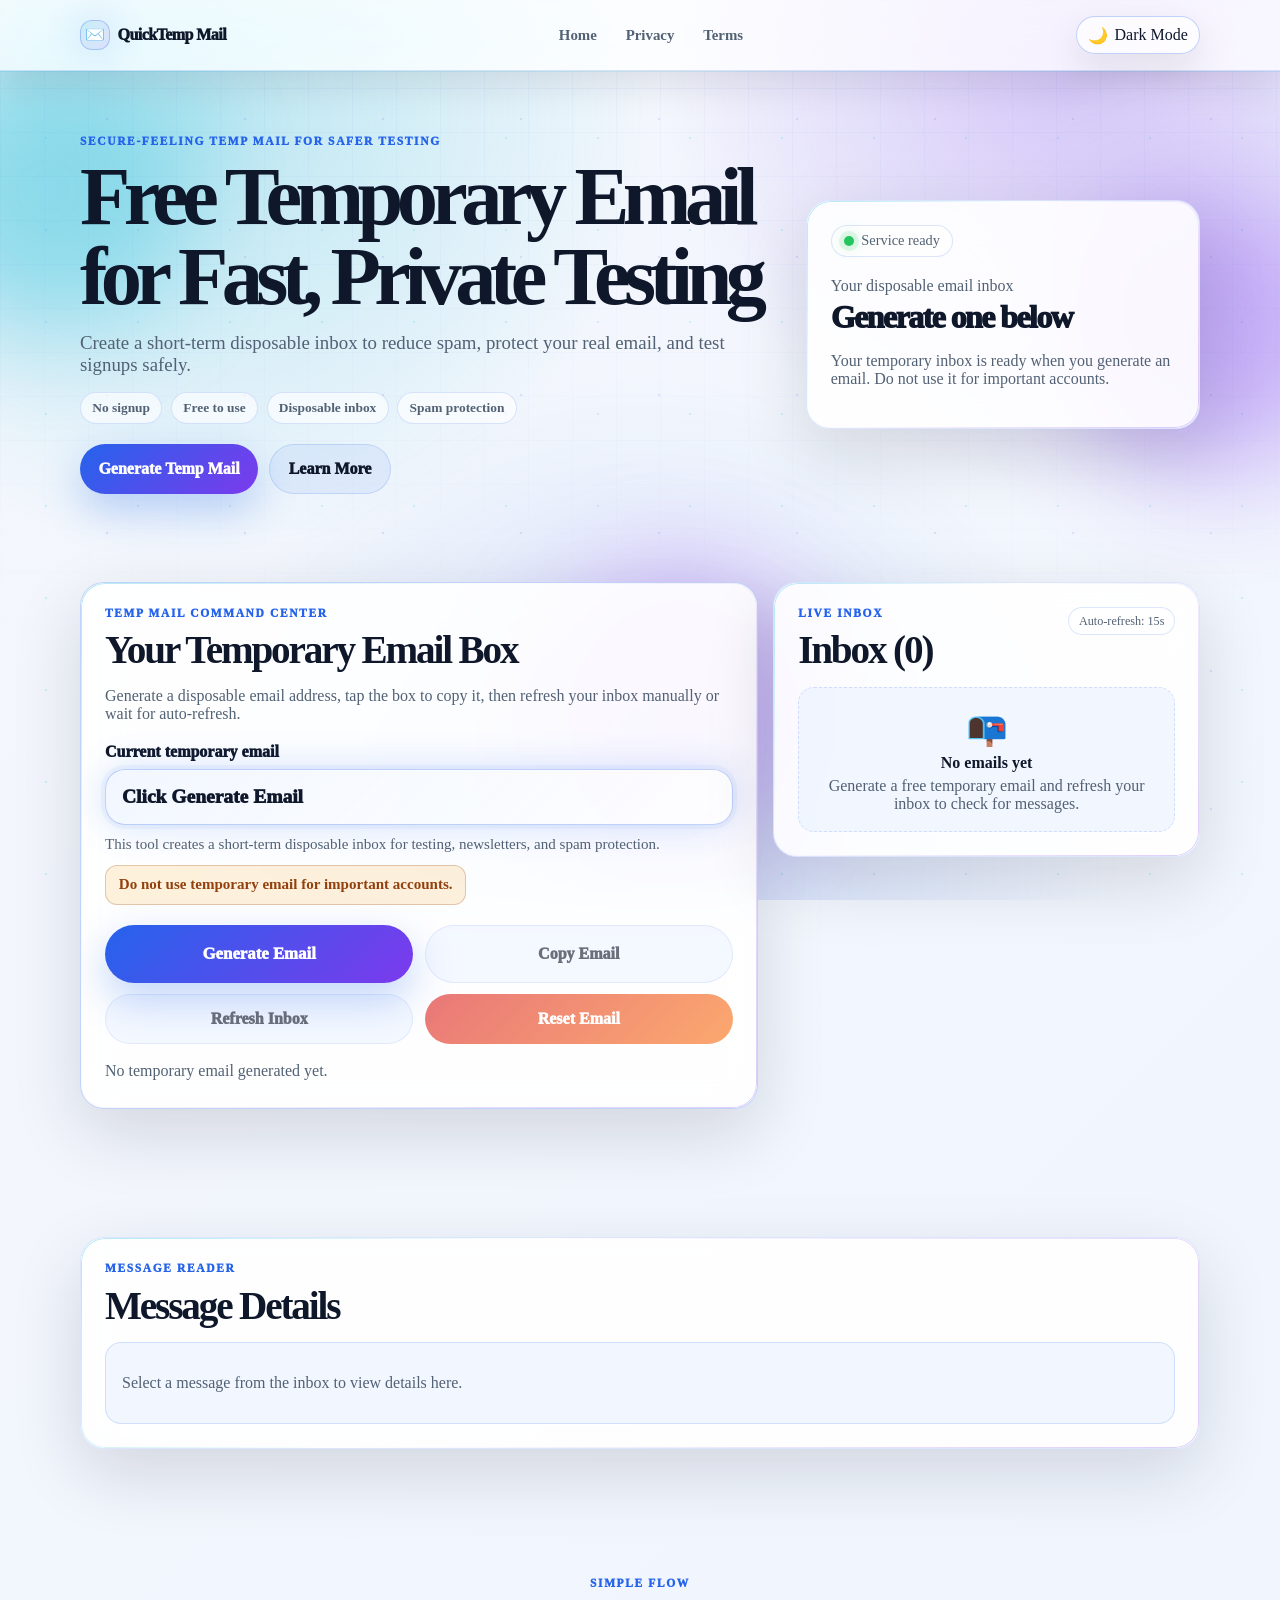
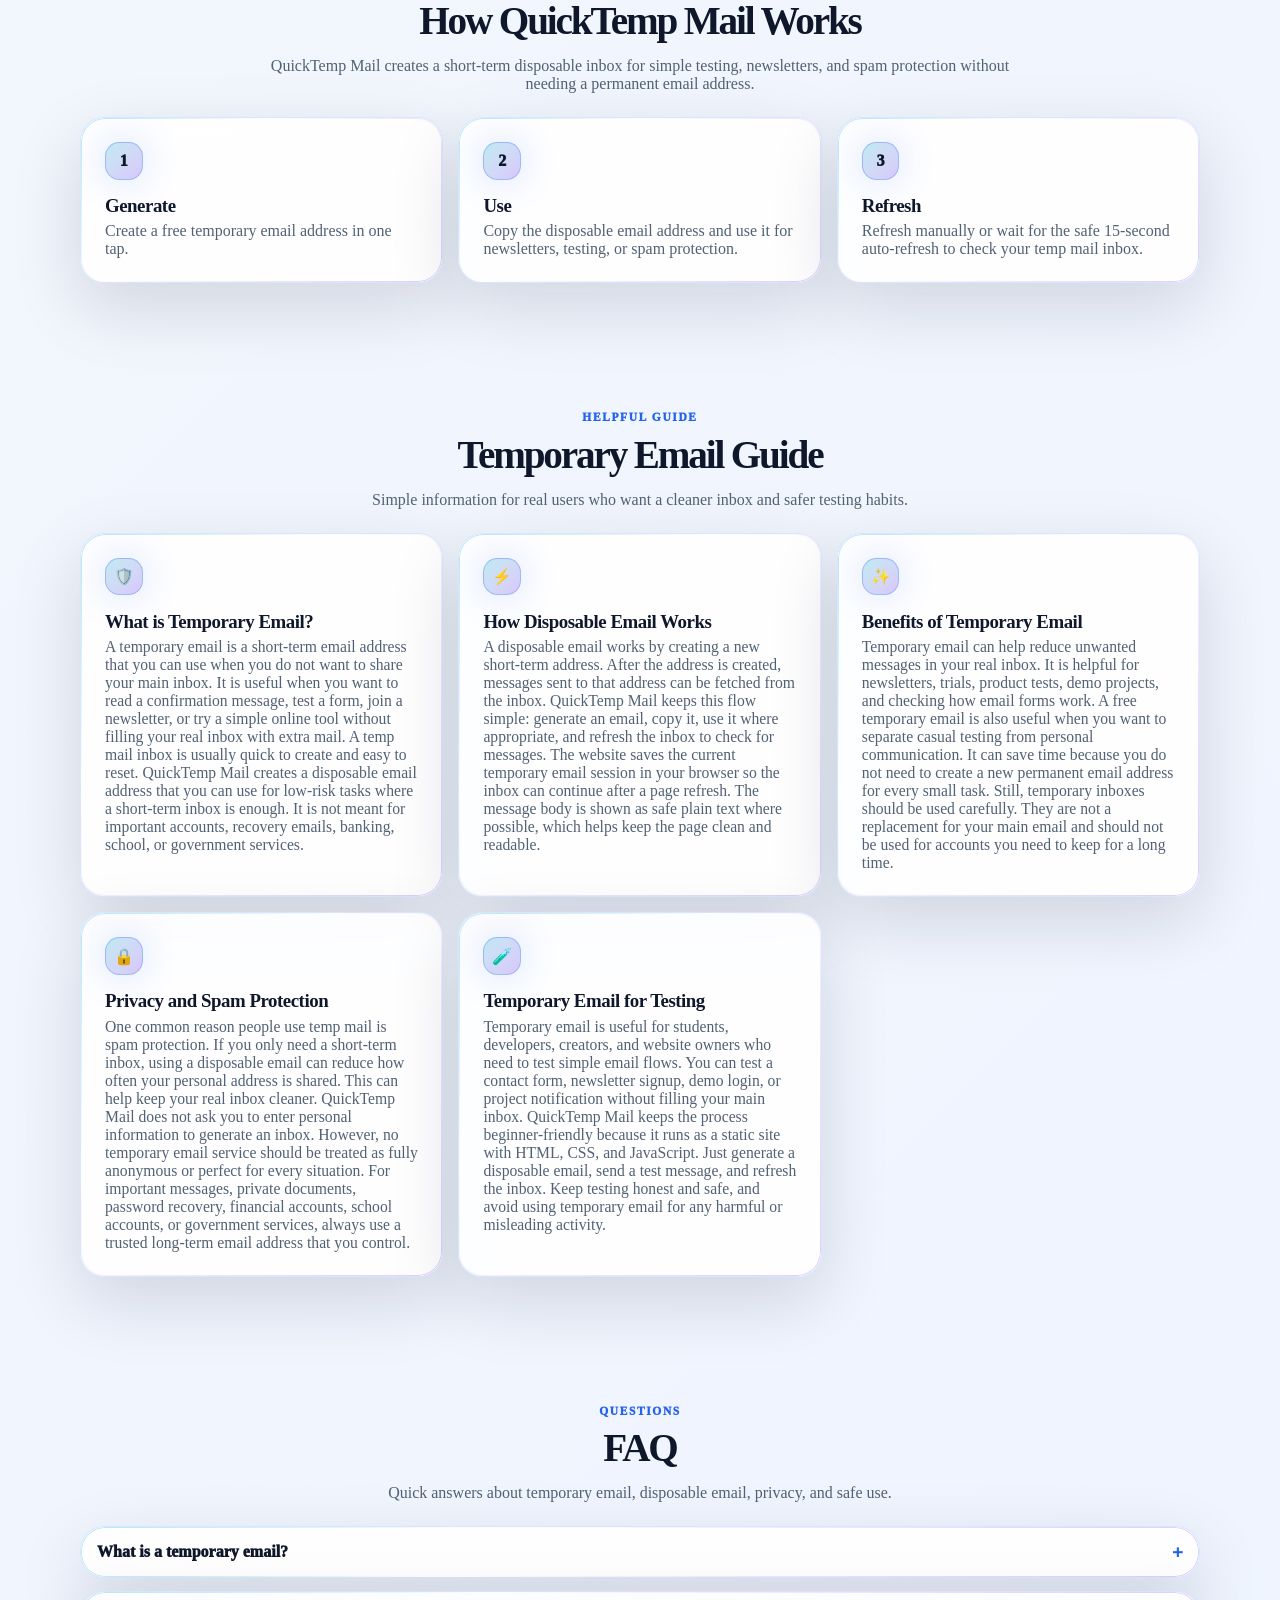
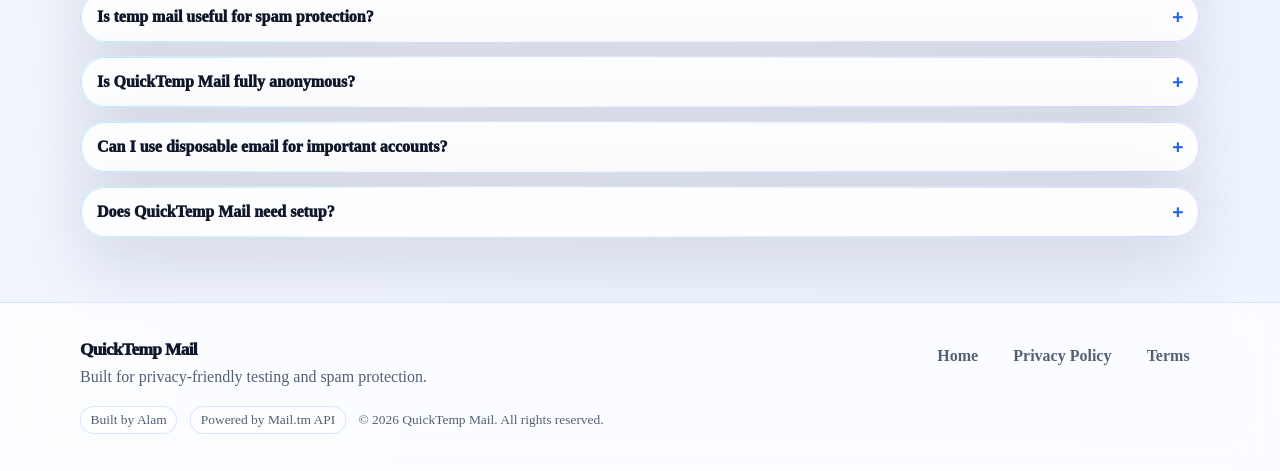
==== commit a572ce73: "Remove inline handlers and load UI security fixes" ====
--- a/index.html
+++ b/index.html
@@ -17,6 +17,7 @@
   <meta property="og:image" content="https://quicktemp-mail.pages.dev/favicon.svg" />
 
   <link rel="stylesheet" href="style.css" />
+  <link rel="stylesheet" href="security-ui.css" />
 
   <script type="application/ld+json">
   {
@@ -57,7 +58,7 @@
         <a href="terms.html">Terms</a>
       </div>
 
-      <button class="theme-toggle" type="button" onclick="toggleTheme()" aria-label="Toggle dark mode">
+      <button class="theme-toggle" type="button" aria-label="Toggle dark mode">
         <span aria-hidden="true">🌙</span>
         <span class="theme-toggle-text">Dark Mode</span>
       </button>
@@ -118,10 +119,10 @@
           </div>
 
           <div class="button-grid" aria-label="Temporary email controls">
-            <button id="generateBtn" class="btn btn-primary btn-generate" type="button" onclick="generateEmail()">Generate Email</button>
-            <button id="copyBtn" class="btn btn-secondary" type="button" onclick="copyEmail()" disabled>Copy Email</button>
-            <button id="refreshBtn" class="btn btn-secondary" type="button" onclick="refreshInbox()" disabled>Refresh Inbox</button>
-            <button id="resetBtn" class="btn btn-danger" type="button" onclick="resetEmail()" disabled>Reset Email</button>
+            <button id="generateBtn" class="btn btn-primary btn-generate" type="button">Generate Email</button>
+            <button id="copyBtn" class="btn btn-secondary" type="button" disabled>Copy Email</button>
+            <button id="refreshBtn" class="btn btn-secondary" type="button" disabled>Refresh Inbox</button>
+            <button id="resetBtn" class="btn btn-danger" type="button" disabled>Reset Email</button>
           </div>
 
           <div class="status-row">
--- a/style.css
+++ b/style.css
@@ -1,59 +1,74 @@
 :root {
   color-scheme: light;
-  --bg: #f3f6fb;
-  --surface: #ffffff;
-  --surface-soft: #eef3ff;
-  --text: #111827;
+  --bg: #f4f7fc;
+  --bg-2: #eef4ff;
+  --surface: rgba(255, 255, 255, 0.9);
+  --surface-solid: #ffffff;
+  --surface-soft: #eef4ff;
+  --text: #0f172a;
   --muted: #526174;
-  --border: #d8e1ef;
+  --border: rgba(37, 99, 235, 0.16);
+  --border-strong: rgba(37, 99, 235, 0.28);
   --primary: #2563eb;
   --primary-hover: #1d4ed8;
-  --secondary: #eaf1ff;
-  --secondary-hover: #dce9ff;
+  --cyan: #06b6d4;
+  --violet: #7c3aed;
+  --purple: #a855f7;
+  --secondary: rgba(37, 99, 235, 0.08);
+  --secondary-hover: rgba(37, 99, 235, 0.14);
   --danger: #dc2626;
   --danger-hover: #b91c1c;
-  --success-bg: #ecfdf5;
+  --success-bg: rgba(16, 185, 129, 0.12);
   --success-text: #047857;
-  --warning-bg: #fff7ed;
-  --warning-text: #9a3412;
-  --error-bg: #fef2f2;
+  --warning-bg: rgba(245, 158, 11, 0.14);
+  --warning-text: #92400e;
+  --error-bg: rgba(239, 68, 68, 0.12);
   --error-text: #991b1b;
-  --error-border: #fecaca;
-  --new-bg: #eff6ff;
-  --new-border: #93c5fd;
-  --shadow: 0 22px 55px rgba(15, 23, 42, 0.11);
-  --shadow-soft: 0 12px 30px rgba(15, 23, 42, 0.08);
+  --error-border: rgba(239, 68, 68, 0.28);
+  --new-bg: rgba(37, 99, 235, 0.1);
+  --new-border: rgba(6, 182, 212, 0.5);
+  --shadow: 0 24px 70px rgba(15, 23, 42, 0.14);
+  --shadow-soft: 0 14px 36px rgba(15, 23, 42, 0.1);
+  --glow: 0 0 38px rgba(37, 99, 235, 0.2);
+  --radius-xl: 30px;
   --radius-lg: 24px;
   --radius-md: 16px;
-  --radius-sm: 10px;
+  --radius-sm: 12px;
   --container: 1120px;
 }
 
 [data-theme="dark"] {
   color-scheme: dark;
-  --bg: #08111f;
-  --surface: #101b2e;
-  --surface-soft: #12233d;
-  --text: #e5edf8;
-  --muted: #a8b7ca;
-  --border: #233551;
-  --primary: #60a5fa;
-  --primary-hover: #3b82f6;
-  --secondary: #17243a;
-  --secondary-hover: #20324f;
-  --danger: #f87171;
-  --danger-hover: #ef4444;
-  --success-bg: #052e1a;
+  --bg: #050816;
+  --bg-2: #07111f;
+  --surface: rgba(12, 21, 38, 0.74);
+  --surface-solid: #0b1426;
+  --surface-soft: rgba(13, 28, 52, 0.78);
+  --text: #eef6ff;
+  --muted: #a9b8cf;
+  --border: rgba(125, 211, 252, 0.18);
+  --border-strong: rgba(139, 92, 246, 0.36);
+  --primary: #38bdf8;
+  --primary-hover: #7dd3fc;
+  --cyan: #22d3ee;
+  --violet: #8b5cf6;
+  --purple: #c084fc;
+  --secondary: rgba(34, 211, 238, 0.1);
+  --secondary-hover: rgba(139, 92, 246, 0.16);
+  --danger: #fb7185;
+  --danger-hover: #f43f5e;
+  --success-bg: rgba(34, 197, 94, 0.13);
   --success-text: #86efac;
-  --warning-bg: #331c08;
-  --warning-text: #fed7aa;
-  --error-bg: #3f1111;
+  --warning-bg: rgba(251, 191, 36, 0.13);
+  --warning-text: #fde68a;
+  --error-bg: rgba(248, 113, 113, 0.12);
   --error-text: #fecaca;
-  --error-border: #7f1d1d;
-  --new-bg: #10284c;
-  --new-border: #3b82f6;
-  --shadow: 0 22px 55px rgba(0, 0, 0, 0.32);
-  --shadow-soft: 0 12px 30px rgba(0, 0, 0, 0.22);
+  --error-border: rgba(248, 113, 113, 0.28);
+  --new-bg: rgba(56, 189, 248, 0.1);
+  --new-border: rgba(34, 211, 238, 0.55);
+  --shadow: 0 24px 70px rgba(0, 0, 0, 0.38);
+  --shadow-soft: 0 14px 36px rgba(0, 0, 0, 0.28);
+  --glow: 0 0 42px rgba(34, 211, 238, 0.22);
 }
 
 * {
@@ -65,9 +80,11 @@
 }
 
 body {
+  min-height: 100vh;
   margin: 0;
+  overflow-x: hidden;
   font-family: Inter, ui-sans-serif, system-ui, -apple-system, BlinkMacSystemFont, "Segoe UI", sans-serif;
-  background: radial-gradient(circle at top left, var(--surface-soft), transparent 32rem), var(--bg);
+  background: linear-gradient(135deg, var(--bg), var(--bg-2));
   color: var(--text);
   line-height: 1.6;
 }
@@ -84,7 +101,80 @@
 }
 
 a:hover {
-  text-decoration: underline;
+  text-decoration: none;
+}
+
+body::before {
+  content: "";
+  position: fixed;
+  inset: 0;
+  z-index: -5;
+  background:
+    radial-gradient(circle at 16% 12%, color-mix(in srgb, var(--cyan) 24%, transparent), transparent 28rem),
+    radial-gradient(circle at 84% 8%, color-mix(in srgb, var(--violet) 25%, transparent), transparent 26rem),
+    radial-gradient(circle at 50% 95%, color-mix(in srgb, var(--primary) 16%, transparent), transparent 30rem);
+  pointer-events: none;
+}
+
+.background-effects {
+  position: fixed;
+  inset: 0;
+  z-index: -4;
+  overflow: hidden;
+  pointer-events: none;
+}
+
+.cyber-grid {
+  position: absolute;
+  inset: 0;
+  background-image:
+    linear-gradient(color-mix(in srgb, var(--primary) 10%, transparent) 1px, transparent 1px),
+    linear-gradient(90deg, color-mix(in srgb, var(--primary) 10%, transparent) 1px, transparent 1px);
+  background-size: 44px 44px;
+  mask-image: linear-gradient(to bottom, rgba(0, 0, 0, 0.78), transparent 78%);
+  opacity: 0.5;
+}
+
+.glow {
+  position: absolute;
+  width: 18rem;
+  height: 18rem;
+  border-radius: 999px;
+  filter: blur(54px);
+  opacity: 0.34;
+  animation: floatGlow 11s ease-in-out infinite alternate;
+}
+
+.glow-one {
+  top: 3rem;
+  left: -6rem;
+  background: var(--cyan);
+}
+
+.glow-two {
+  top: 12rem;
+  right: -5rem;
+  background: var(--violet);
+  animation-delay: 1.8s;
+}
+
+.glow-three {
+  bottom: 3rem;
+  left: 42%;
+  background: var(--purple);
+  animation-delay: 3.2s;
+}
+
+.particle-field {
+  position: absolute;
+  inset: 0;
+  background-image:
+    radial-gradient(circle, color-mix(in srgb, var(--cyan) 50%, transparent) 0 1px, transparent 1.5px),
+    radial-gradient(circle, color-mix(in srgb, var(--violet) 44%, transparent) 0 1px, transparent 1.6px);
+  background-size: 92px 92px, 138px 138px;
+  background-position: 0 0, 38px 50px;
+  opacity: 0.3;
+  animation: driftParticles 24s linear infinite;
 }
 
 .container {
@@ -93,20 +183,27 @@
 }
 
 .section-padding {
-  padding: 2.35rem 0;
+  padding: 2.2rem 0;
 }
 
 .site-header {
   position: sticky;
   top: 0;
   z-index: 20;
-  background: color-mix(in srgb, var(--bg) 91%, transparent);
-  backdrop-filter: blur(16px);
   border-bottom: 1px solid var(--border);
+  background: color-mix(in srgb, var(--surface) 84%, transparent);
+  backdrop-filter: blur(22px) saturate(150%);
+  box-shadow: 0 1px 0 color-mix(in srgb, var(--cyan) 12%, transparent), var(--shadow-soft);
+}
+
+[data-theme="dark"] .site-header {
+  background: rgba(5, 8, 22, 0.72);
+  border-bottom-color: rgba(34, 211, 238, 0.2);
+  box-shadow: 0 1px 0 rgba(139, 92, 246, 0.22), 0 0 28px rgba(34, 211, 238, 0.08);
 }
 
 .nav {
-  min-height: 60px;
+  min-height: 62px;
   display: flex;
   align-items: center;
   justify-content: space-between;
@@ -116,39 +213,58 @@
 .logo,
 .footer-logo {
   font-weight: 950;
-  letter-spacing: -0.03em;
+  letter-spacing: -0.035em;
 }
 
 .logo {
-  font-size: 1rem;
   display: inline-flex;
   align-items: center;
   gap: 0.45rem;
+  min-width: 0;
+  font-size: 1rem;
   white-space: nowrap;
 }
 
 .logo-mark {
   display: inline-grid;
   place-items: center;
-  width: 1.85rem;
-  height: 1.85rem;
+  width: 1.9rem;
+  height: 1.9rem;
+  border: 1px solid var(--border-strong);
   border-radius: 0.75rem;
-  background: var(--surface-soft);
-  border: 1px solid var(--border);
+  background: linear-gradient(135deg, color-mix(in srgb, var(--cyan) 18%, transparent), color-mix(in srgb, var(--violet) 14%, transparent));
+  box-shadow: var(--glow);
 }
 
 .nav-links {
   display: none;
   align-items: center;
-  gap: 1rem;
+  gap: 0.5rem;
   color: var(--muted);
-  font-size: 0.95rem;
-  font-weight: 750;
+  font-size: 0.93rem;
+  font-weight: 800;
+}
+
+.nav-links a,
+.footer-links a {
+  position: relative;
+  border-radius: 999px;
+  padding: 0.45rem 0.65rem;
+  transition: color 0.18s ease, background 0.18s ease, transform 0.18s ease;
+}
+
+.nav-links a:hover,
+.nav-links a:focus-visible,
+.footer-links a:hover,
+.footer-links a:focus-visible {
+  color: var(--primary);
+  background: color-mix(in srgb, var(--primary) 10%, transparent);
+  outline: none;
 }
 
 .theme-toggle {
-  border: 1px solid var(--border);
-  background: var(--surface);
+  border: 1px solid var(--border-strong);
+  background: color-mix(in srgb, var(--surface) 75%, transparent);
   color: var(--text);
   border-radius: 999px;
   padding: 0.55rem 0.7rem;
@@ -158,10 +274,14 @@
   cursor: pointer;
   box-shadow: var(--shadow-soft);
   white-space: nowrap;
-}
-
-.theme-toggle:hover {
-  background: var(--surface-soft);
+  transition: transform 0.18s ease, box-shadow 0.18s ease, border-color 0.18s ease;
+}
+
+.theme-toggle:hover,
+.theme-toggle:focus-visible {
+  border-color: var(--primary);
+  box-shadow: var(--glow);
+  outline: none;
 }
 
 .theme-toggle:active,
@@ -174,22 +294,29 @@
   display: none;
 }
 
+.hero {
+  padding-top: 2rem;
+  padding-bottom: 1.2rem;
+}
+
 .hero-grid {
   display: grid;
-  gap: 1.25rem;
+  gap: 1rem;
+  align-items: center;
 }
 
 .hero h1 {
+  max-width: 880px;
   margin: 0;
-  font-size: clamp(2.35rem, 13vw, 5.5rem);
-  line-height: 0.95;
+  font-size: clamp(2.35rem, 10vw, 5.15rem);
+  line-height: 0.96;
   letter-spacing: -0.08em;
 }
 
 .hero-description {
-  max-width: 680px;
+  max-width: 700px;
   color: var(--muted);
-  font-size: 1.04rem;
+  font-size: clamp(1rem, 3.5vw, 1.18rem);
   margin: 1rem 0 0;
 }
 
@@ -198,8 +325,32 @@
   color: var(--primary);
   font-weight: 950;
   text-transform: uppercase;
-  letter-spacing: 0.12em;
-  font-size: 0.74rem;
+  letter-spacing: 0.14em;
+  font-size: 0.72rem;
+}
+
+.trust-badges {
+  display: flex;
+  flex-wrap: wrap;
+  gap: 0.55rem;
+  margin-top: 1rem;
+}
+
+.trust-badges span,
+.status-pill,
+.auto-refresh-note,
+.footer-meta span:first-child {
+  border: 1px solid var(--border);
+  border-radius: 999px;
+  background: color-mix(in srgb, var(--surface) 70%, transparent);
+  color: var(--muted);
+  box-shadow: inset 0 1px 0 color-mix(in srgb, #fff 20%, transparent);
+}
+
+.trust-badges span {
+  padding: 0.45rem 0.7rem;
+  font-size: 0.84rem;
+  font-weight: 850;
 }
 
 .hero-actions,
@@ -213,22 +364,23 @@
 .btn {
   border: 0;
   border-radius: 999px;
-  padding: 0.88rem 1.1rem;
+  padding: 0.9rem 1.15rem;
   font-weight: 950;
   display: inline-flex;
   align-items: center;
   justify-content: center;
   gap: 0.5rem;
-  min-height: 48px;
+  min-height: 50px;
   cursor: pointer;
-  transition: transform 0.16s ease, background 0.16s ease, opacity 0.16s ease, box-shadow 0.16s ease;
+  transition: transform 0.18s ease, background 0.18s ease, opacity 0.18s ease, box-shadow 0.18s ease, border-color 0.18s ease;
   user-select: none;
 }
 
-.btn:hover:not(:disabled) {
-  transform: translateY(-1px);
-  text-decoration: none;
-  box-shadow: var(--shadow-soft);
+.btn:hover:not(:disabled),
+.btn:focus-visible:not(:disabled) {
+  transform: translateY(-2px);
+  box-shadow: 0 18px 42px color-mix(in srgb, var(--primary) 22%, transparent);
+  outline: none;
 }
 
 .btn:disabled,
@@ -250,62 +402,94 @@
 }
 
 .btn-primary {
-  background: var(--primary);
   color: #ffffff;
+  background: linear-gradient(135deg, var(--primary), var(--violet));
+  box-shadow: 0 16px 42px color-mix(in srgb, var(--primary) 28%, transparent);
 }
 
 .btn-primary:hover:not(:disabled) {
-  background: var(--primary-hover);
+  background: linear-gradient(135deg, var(--primary-hover), var(--purple));
 }
 
 .btn-secondary {
+  border: 1px solid var(--border);
   background: var(--secondary);
   color: var(--text);
-  border: 1px solid var(--border);
 }
 
 .btn-secondary:hover:not(:disabled) {
   background: var(--secondary-hover);
+  border-color: var(--border-strong);
 }
 
 .btn-danger {
-  background: var(--danger);
   color: #ffffff;
+  background: linear-gradient(135deg, var(--danger), #f97316);
 }
 
 .btn-danger:hover:not(:disabled) {
-  background: var(--danger-hover);
+  background: linear-gradient(135deg, var(--danger-hover), #ea580c);
 }
 
 .btn-generate {
-  min-height: 56px;
-  font-size: 1.04rem;
+  min-height: 58px;
+  font-size: 1.05rem;
+}
+
+.reveal-card {
+  animation: slideUpFade 0.7s ease both;
 }
 
 .hero-card,
 .panel,
 .step-card,
-.content-card {
-  background: var(--surface);
+.content-card,
+.faq-item,
+.legal-card {
+  position: relative;
+  overflow: hidden;
   border: 1px solid var(--border);
   border-radius: var(--radius-lg);
+  background: var(--surface);
   box-shadow: var(--shadow);
+  backdrop-filter: blur(18px) saturate(140%);
+}
+
+.hero-card::before,
+.panel::before,
+.step-card::before,
+.content-card::before,
+.faq-item::before,
+.legal-card::before {
+  content: "";
+  position: absolute;
+  inset: 0;
+  border-radius: inherit;
+  padding: 1px;
+  background: linear-gradient(135deg, color-mix(in srgb, var(--cyan) 42%, transparent), transparent 35%, color-mix(in srgb, var(--violet) 35%, transparent));
+  mask: linear-gradient(#000 0 0) content-box, linear-gradient(#000 0 0);
+  mask-composite: exclude;
+  pointer-events: none;
+  opacity: 0.72;
+}
+
+.hero-card:hover,
+.panel:hover,
+.step-card:hover,
+.content-card:hover,
+.faq-item:hover {
+  box-shadow: var(--shadow), var(--glow);
 }
 
 .hero-card {
-  padding: 1.15rem;
-  align-self: start;
+  padding: 1.1rem;
 }
 
 .status-pill {
   display: inline-flex;
   align-items: center;
   gap: 0.45rem;
-  border: 1px solid var(--border);
-  border-radius: 999px;
   padding: 0.4rem 0.75rem;
-  color: var(--muted);
-  background: var(--surface-soft);
   font-size: 0.9rem;
 }
 
@@ -314,16 +498,17 @@
   height: 0.65rem;
   border-radius: 50%;
   background: #22c55e;
+  box-shadow: 0 0 0 5px rgba(34, 197, 94, 0.12), 0 0 18px rgba(34, 197, 94, 0.45);
 }
 
 .preview-label {
   color: var(--muted);
-  margin: 1.3rem 0 0.25rem;
+  margin: 1.25rem 0 0.25rem;
 }
 
 .preview-email {
   margin: 0;
-  font-size: clamp(1.25rem, 7vw, 2rem);
+  font-size: clamp(1.2rem, 7vw, 2rem);
   font-weight: 950;
   letter-spacing: -0.05em;
   overflow-wrap: anywhere;
@@ -340,15 +525,22 @@
   color: var(--muted);
 }
 
+.app-section {
+  padding-top: 1rem;
+}
+
 .panel {
   padding: 1rem;
 }
 
-.section-heading h2,
-.content-card h2 {
+.temp-box {
+  border-color: var(--border-strong);
+}
+
+.section-heading h2 {
   margin: 0;
-  font-size: clamp(1.45rem, 7vw, 2.4rem);
-  letter-spacing: -0.05em;
+  font-size: clamp(1.5rem, 7vw, 2.45rem);
+  letter-spacing: -0.055em;
   line-height: 1.05;
 }
 
@@ -363,13 +555,13 @@
 
 .center-heading {
   text-align: center;
-  max-width: 720px;
+  max-width: 760px;
   margin: 0 auto 1.5rem;
 }
 
 .app-layout {
   display: grid;
-  gap: 0.9rem;
+  gap: 0.95rem;
 }
 
 .email-display {
@@ -378,35 +570,34 @@
 
 .email-display label {
   display: block;
+  margin-bottom: 0.5rem;
   font-weight: 950;
-  margin-bottom: 0.5rem;
-}
-
-.email-row {
-  position: relative;
 }
 
 .email-row input {
   width: 100%;
-  border: 1px solid var(--border);
-  background: linear-gradient(180deg, var(--surface-soft), var(--surface));
+  border: 1px solid var(--border-strong);
+  border-radius: 20px;
+  background: linear-gradient(135deg, color-mix(in srgb, var(--surface-soft) 75%, transparent), color-mix(in srgb, var(--surface) 72%, transparent));
   color: var(--text);
-  border-radius: 18px;
   padding: 1rem;
   font-weight: 950;
-  font-size: clamp(1rem, 4vw, 1.2rem);
+  font-size: clamp(1rem, 4vw, 1.22rem);
   overflow-wrap: anywhere;
-  box-shadow: inset 0 1px 0 rgba(255, 255, 255, 0.4), var(--shadow-soft);
+  box-shadow: inset 0 1px 0 color-mix(in srgb, #fff 18%, transparent), 0 0 0 4px color-mix(in srgb, var(--primary) 5%, transparent), var(--glow);
   cursor: copy;
-}
-
+  transition: border-color 0.2s ease, box-shadow 0.2s ease, transform 0.2s ease;
+}
+
+.email-row input:hover,
 .email-row input:focus {
-  outline: 3px solid color-mix(in srgb, var(--primary) 25%, transparent);
+  outline: none;
   border-color: var(--primary);
+  box-shadow: inset 0 1px 0 color-mix(in srgb, #fff 18%, transparent), 0 0 0 4px color-mix(in srgb, var(--primary) 14%, transparent), 0 0 32px color-mix(in srgb, var(--cyan) 28%, transparent);
 }
 
 .help-text {
-  margin: 0.65rem 0 0;
+  margin: 0.7rem 0 0;
   font-size: 0.94rem;
 }
 
@@ -414,6 +605,7 @@
   display: inline-flex;
   margin: 0.75rem 0 0;
   padding: 0.65rem 0.8rem;
+  border: 1px solid color-mix(in srgb, var(--warning-text) 25%, transparent);
   border-radius: var(--radius-sm);
   background: var(--warning-bg);
   color: var(--warning-text);
@@ -468,11 +660,8 @@
 }
 
 .auto-refresh-note {
-  background: var(--surface-soft);
-  border: 1px solid var(--border);
-  border-radius: 999px;
   padding: 0.35rem 0.6rem;
-  font-size: 0.78rem;
+  font-size: 0.76rem;
   white-space: nowrap;
 }
 
@@ -489,14 +678,14 @@
   border: 1px dashed var(--border);
   border-radius: var(--radius-md);
   padding: 1.05rem;
-  background: var(--surface-soft);
+  background: color-mix(in srgb, var(--surface-soft) 80%, transparent);
 }
 
 .empty-state {
   display: grid;
   place-items: center;
   text-align: center;
-  min-height: 180px;
+  min-height: 145px;
 }
 
 .empty-state span {
@@ -506,20 +695,21 @@
 }
 
 .empty-icon {
-  font-size: 2.25rem;
-  margin-bottom: 0.45rem;
+  font-size: 2.1rem;
+  margin-bottom: 0.35rem;
 }
 
 .inbox-message {
   border-style: solid;
   padding: 0;
   overflow: hidden;
-  transition: border-color 0.2s ease, background 0.2s ease, transform 0.2s ease;
+  transition: border-color 0.2s ease, background 0.2s ease, transform 0.2s ease, box-shadow 0.2s ease;
 }
 
 .inbox-message.message-new {
   background: var(--new-bg);
   border-color: var(--new-border);
+  box-shadow: 0 0 24px color-mix(in srgb, var(--cyan) 18%, transparent);
   animation: newMessagePulse 1.2s ease 1;
 }
 
@@ -538,7 +728,7 @@
 
 .message-button:hover,
 .message-button:focus-visible {
-  background: var(--secondary);
+  background: var(--secondary-hover);
   outline: none;
 }
 
@@ -555,7 +745,7 @@
 }
 
 .new-badge {
-  background: var(--primary);
+  background: linear-gradient(135deg, var(--cyan), var(--violet));
   color: #ffffff;
   border-radius: 999px;
   padding: 0.2rem 0.55rem;
@@ -578,17 +768,21 @@
 }
 
 .message-card {
-  min-height: 150px;
+  min-height: auto;
   border: 1px solid var(--border);
   border-radius: var(--radius-md);
   padding: 1rem;
-  background: var(--surface-soft);
+  background: color-mix(in srgb, var(--surface-soft) 78%, transparent);
   overflow-wrap: anywhere;
+}
+
+.compact-placeholder {
+  padding: 0.95rem 1rem;
 }
 
 .message-card h3 {
   margin: 0 0 0.8rem;
-  font-size: 1.32rem;
+  font-size: 1.25rem;
   line-height: 1.2;
 }
 
@@ -616,13 +810,13 @@
 
 .how-section,
 .faq-section {
-  padding-top: 1.6rem;
+  padding-top: 1.35rem;
 }
 
 .steps-grid,
 .content-grid {
   display: grid;
-  gap: 0.9rem;
+  gap: 0.95rem;
 }
 
 .step-card,
@@ -630,20 +824,25 @@
   padding: 1.1rem;
 }
 
-.step-number {
+.step-number,
+.content-icon {
   display: inline-grid;
   place-items: center;
-  width: 2.25rem;
-  height: 2.25rem;
-  border-radius: 50%;
-  background: var(--primary);
-  color: #fff;
+  width: 2.35rem;
+  height: 2.35rem;
+  border-radius: 0.9rem;
+  background: linear-gradient(135deg, color-mix(in srgb, var(--cyan) 30%, transparent), color-mix(in srgb, var(--violet) 30%, transparent));
+  border: 1px solid var(--border-strong);
+  box-shadow: var(--glow);
+  color: var(--text);
   font-weight: 950;
 }
 
-.step-card h3 {
-  margin: 1rem 0 0.35rem;
-  font-size: 1.2rem;
+.step-card h3,
+.content-card h3 {
+  margin: 0.95rem 0 0.35rem;
+  font-size: 1.18rem;
+  letter-spacing: -0.025em;
 }
 
 .step-card p,
@@ -652,38 +851,54 @@
   color: var(--muted);
 }
 
-.content-card h2 {
-  font-size: clamp(1.35rem, 6vw, 1.85rem);
-  margin-bottom: 0.75rem;
+.content-card p {
+  font-size: 0.98rem;
 }
 
 .faq-grid {
   display: grid;
-  gap: 0.9rem;
+  gap: 0.8rem;
 }
 
 .faq-item {
-  background: var(--surface);
-  border: 1px solid var(--border);
-  border-radius: var(--radius-md);
-  padding: 1rem;
-  box-shadow: var(--shadow-soft);
+  padding: 0;
 }
 
 .faq-item summary {
   cursor: pointer;
+  list-style: none;
+  padding: 1rem;
   font-weight: 950;
+}
+
+.faq-item summary::-webkit-details-marker {
+  display: none;
+}
+
+.faq-item summary::after {
+  content: "+";
+  float: right;
+  color: var(--primary);
+  font-size: 1.2rem;
+  line-height: 1;
+}
+
+.faq-item[open] summary::after {
+  content: "–";
 }
 
 .faq-item p {
   color: var(--muted);
-  margin-bottom: 0;
+  margin: 0;
+  padding: 0 1rem 1rem;
+  animation: faqOpen 0.25s ease both;
 }
 
 .site-footer {
   border-top: 1px solid var(--border);
-  padding: 2.25rem 0;
-  background: linear-gradient(180deg, var(--surface), color-mix(in srgb, var(--surface-soft) 45%, var(--surface)));
+  padding: 2.35rem 0;
+  background: color-mix(in srgb, var(--surface) 82%, transparent);
+  backdrop-filter: blur(18px);
 }
 
 .footer-shell,
@@ -704,7 +919,7 @@
   width: fit-content;
   color: var(--text);
   margin-bottom: 0.15rem;
-  font-size: 1.05rem;
+  font-size: 1.08rem;
 }
 
 .footer-brand-block p,
@@ -722,17 +937,9 @@
 .footer-links {
   display: flex;
   flex-wrap: wrap;
-  gap: 0.7rem 1rem;
+  gap: 0.65rem 0.9rem;
   align-items: center;
-  font-weight: 800;
-}
-
-.footer-links a {
-  color: var(--text);
-}
-
-.footer-links a:hover {
-  color: var(--primary);
+  font-weight: 850;
 }
 
 .footer-meta {
@@ -744,11 +951,12 @@
   font-size: 0.84rem;
 }
 
-.footer-meta span:first-child {
+.footer-meta span:first-child,
+.footer-meta span:nth-child(2) {
   border: 1px solid var(--border);
   border-radius: 999px;
   padding: 0.3rem 0.6rem;
-  background: var(--surface);
+  background: color-mix(in srgb, var(--surface) 74%, transparent);
 }
 
 .legal-page {
@@ -762,11 +970,7 @@
 }
 
 .legal-card {
-  background: var(--surface);
-  border: 1px solid var(--border);
-  border-radius: var(--radius-lg);
   padding: 1.25rem;
-  box-shadow: var(--shadow);
 }
 
 .legal-card h2 {
@@ -790,18 +994,18 @@
 }
 
 .toast {
-  border: 1px solid var(--border);
-  background: var(--surface);
+  border: 1px solid var(--border-strong);
+  background: var(--surface-solid);
   color: var(--text);
   border-radius: var(--radius-md);
-  box-shadow: var(--shadow);
+  box-shadow: var(--shadow), var(--glow);
   padding: 0.85rem 1rem;
   font-weight: 850;
   pointer-events: auto;
 }
 
 .toast.success {
-  border-color: color-mix(in srgb, var(--success-text) 35%, var(--border));
+  border-color: color-mix(in srgb, var(--success-text) 40%, var(--border));
 }
 
 .toast.error {
@@ -810,7 +1014,7 @@
 }
 
 .toast.warning {
-  border-color: color-mix(in srgb, var(--warning-text) 35%, var(--border));
+  border-color: color-mix(in srgb, var(--warning-text) 40%, var(--border));
 }
 
 @keyframes spin {
@@ -821,9 +1025,49 @@
 
 @keyframes newMessagePulse {
   0% {
-    transform: translateY(-2px);
+    transform: translateY(-2px) scale(1.01);
   }
   100% {
+    transform: translateY(0) scale(1);
+  }
+}
+
+@keyframes slideUpFade {
+  from {
+    opacity: 0;
+    transform: translateY(16px);
+  }
+  to {
+    opacity: 1;
+    transform: translateY(0);
+  }
+}
+
+@keyframes floatGlow {
+  from {
+    transform: translate3d(0, 0, 0) scale(1);
+  }
+  to {
+    transform: translate3d(1.5rem, -1rem, 0) scale(1.08);
+  }
+}
+
+@keyframes driftParticles {
+  from {
+    transform: translate3d(0, 0, 0);
+  }
+  to {
+    transform: translate3d(-48px, 36px, 0);
+  }
+}
+
+@keyframes faqOpen {
+  from {
+    opacity: 0;
+    transform: translateY(-4px);
+  }
+  to {
+    opacity: 1;
     transform: translateY(0);
   }
 }
@@ -852,11 +1096,15 @@
 
 @media (min-width: 760px) {
   .nav {
-    min-height: 72px;
+    min-height: 70px;
   }
 
   .nav-links {
     display: flex;
+  }
+
+  .hero {
+    padding-top: 3.2rem;
   }
 
   .steps-grid {
@@ -873,9 +1121,12 @@
     padding: 4rem 0;
   }
 
+  .hero {
+    padding-bottom: 1.5rem;
+  }
+
   .hero-grid {
-    grid-template-columns: 1.4fr 0.8fr;
-    align-items: center;
+    grid-template-columns: 1.35fr 0.75fr;
   }
 
   .app-layout {
@@ -897,11 +1148,6 @@
 @media (min-width: 1050px) {
   .content-grid {
     grid-template-columns: repeat(3, minmax(0, 1fr));
-  }
-
-  .content-card:first-child,
-  .content-card:nth-child(2) {
-    grid-column: span 1;
   }
 }
 
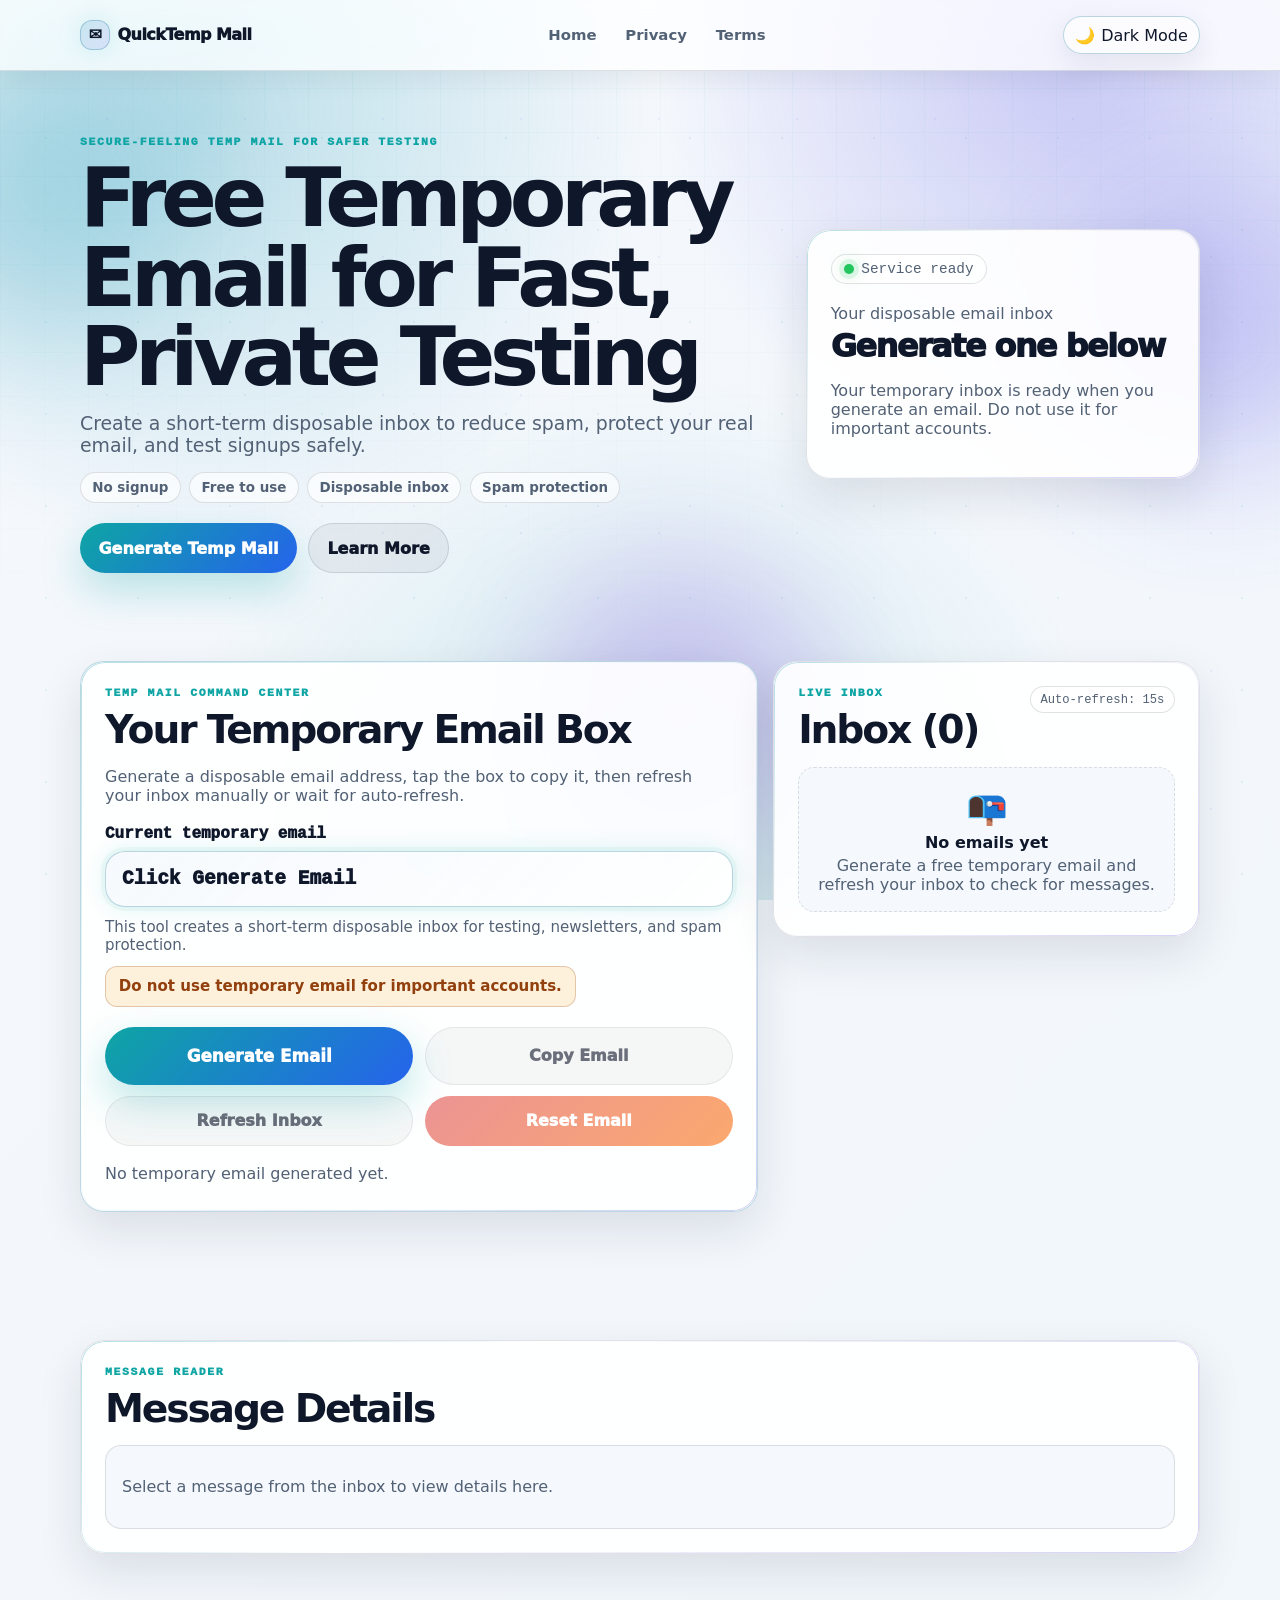
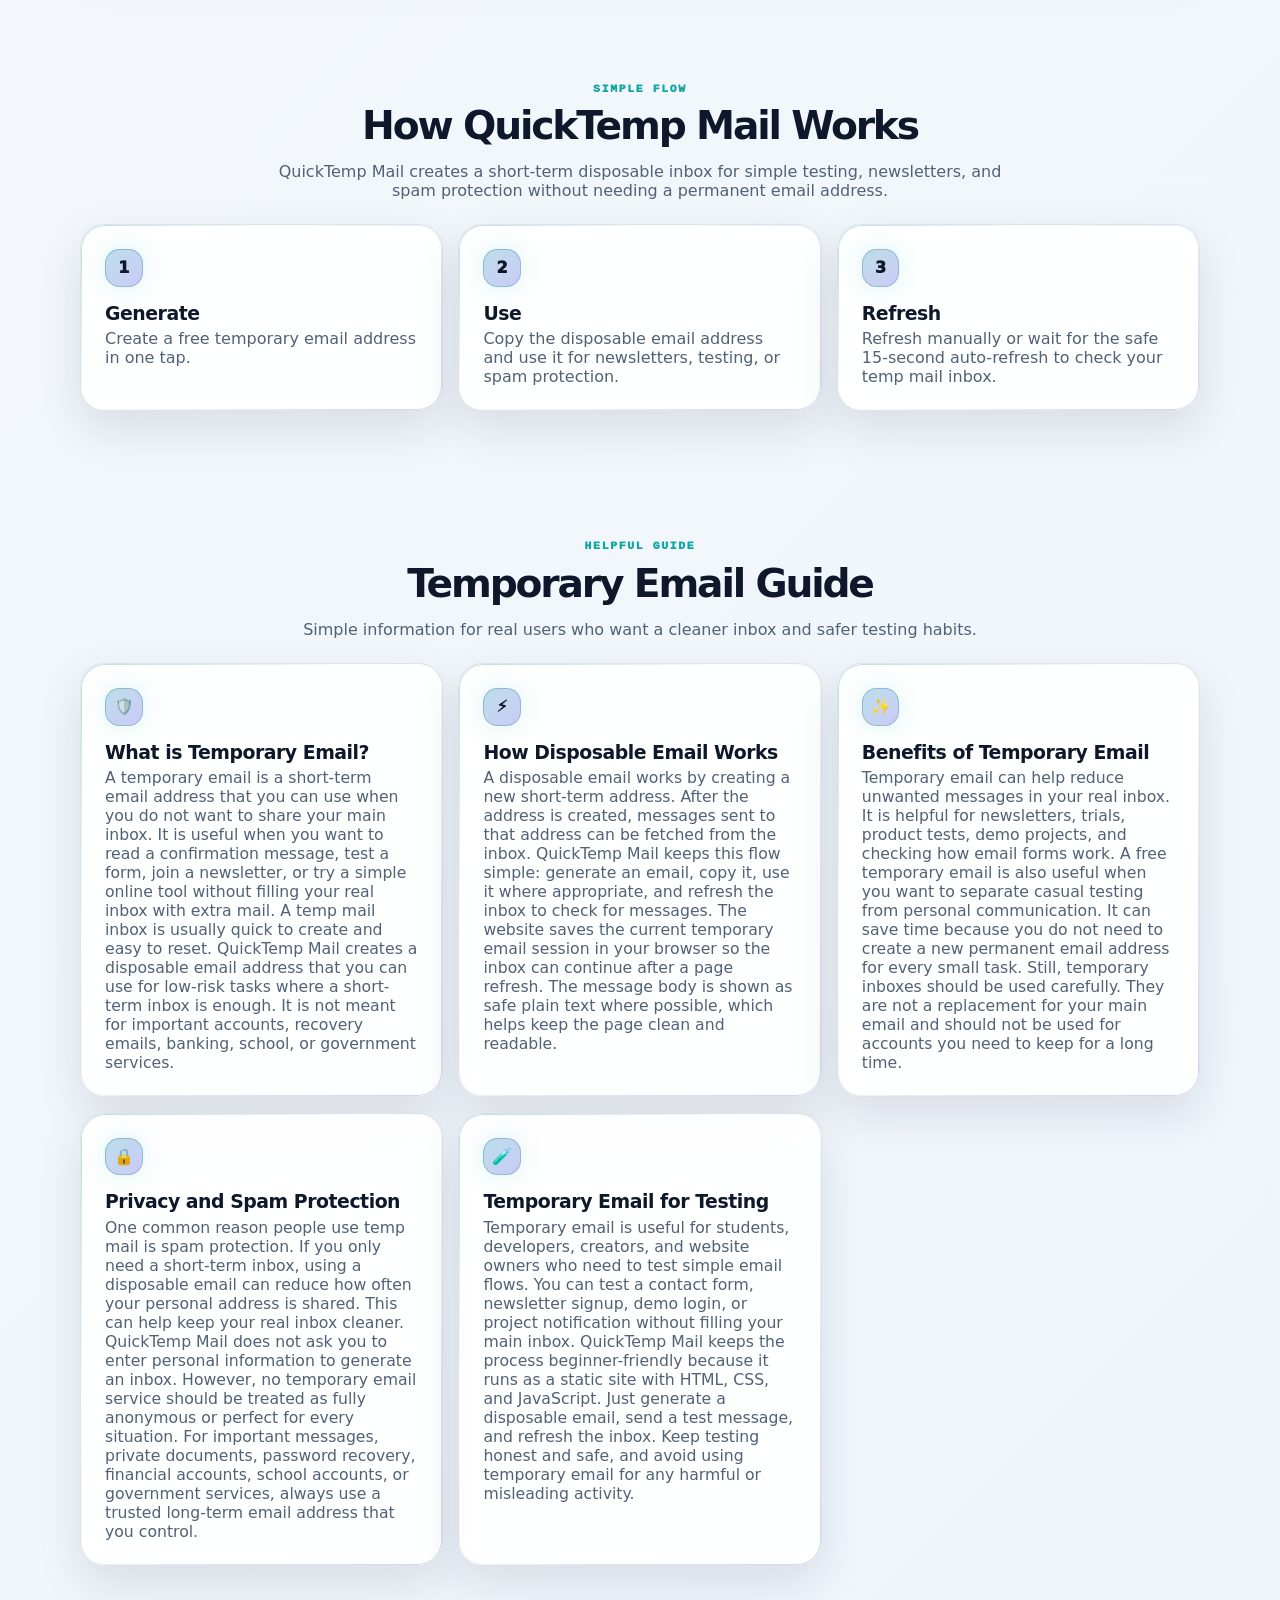
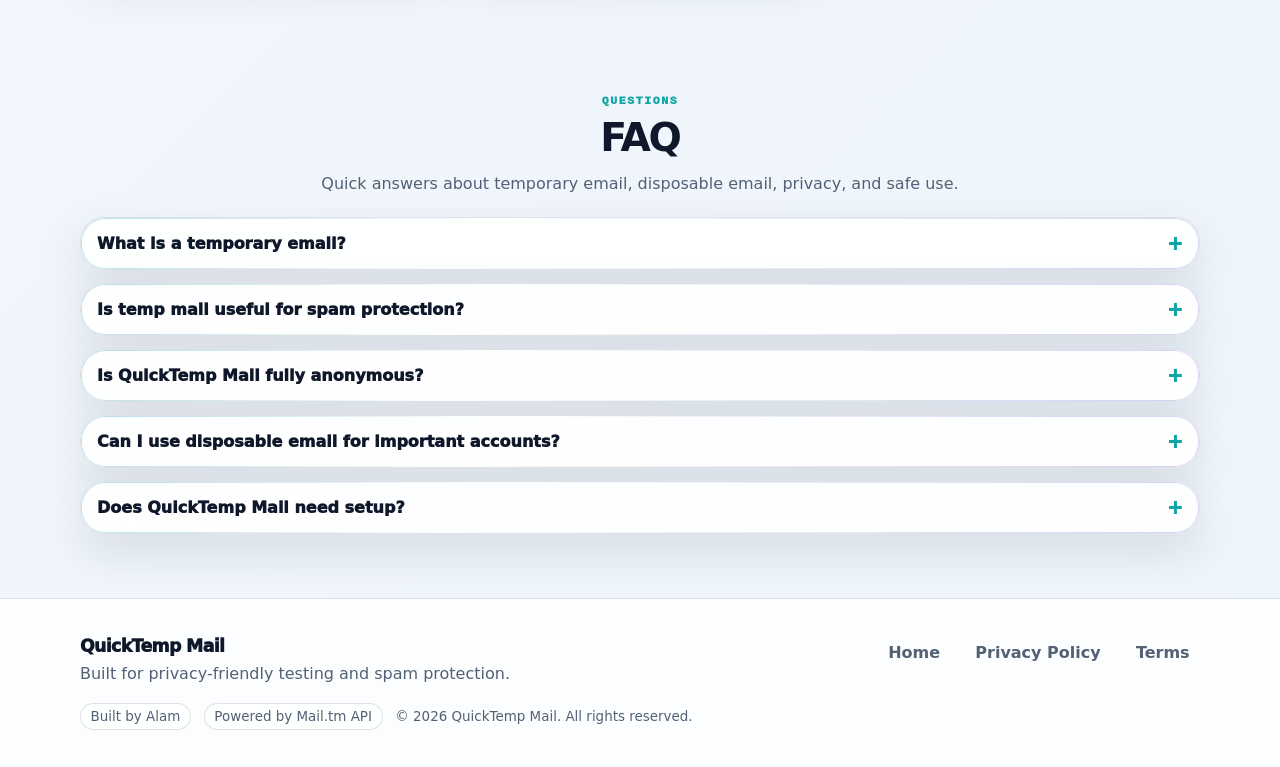
==== commit 152fa2de: "Remove inline structured data for strict CSP" ====
--- a/index.html
+++ b/index.html
@@ -18,23 +18,6 @@
 
   <link rel="stylesheet" href="style.css" />
   <link rel="stylesheet" href="security-ui.css" />
-
-  <script type="application/ld+json">
-  {
-    "@context": "https://schema.org",
-    "@type": "WebApplication",
-    "name": "QuickTemp Mail",
-    "applicationCategory": "UtilitiesApplication",
-    "operatingSystem": "Any",
-    "description": "A free temporary email and disposable temp mail tool focused on spam protection and privacy-friendly testing.",
-    "url": "https://quicktemp-mail.pages.dev/",
-    "offers": {
-      "@type": "Offer",
-      "price": "0",
-      "priceCurrency": "USD"
-    }
-  }
-  </script>
 </head>
 <body>
   <div class="background-effects" aria-hidden="true">
--- a/security-ui.css
+++ b/security-ui.css
@@ -0,0 +1,157 @@
+/* QuickTemp Mail readability and security-focused UI polish */
+:root {
+  --bg: #f5f8fc;
+  --bg-2: #eef5fb;
+  --surface: rgba(255, 255, 255, 0.92);
+  --surface-solid: #ffffff;
+  --surface-soft: #f3f8fd;
+  --text: #0f172a;
+  --muted: #526175;
+  --border: rgba(15, 23, 42, 0.12);
+  --border-strong: rgba(14, 116, 144, 0.28);
+  --primary: #0ea5a4;
+  --primary-hover: #0f766e;
+  --cyan: #0891b2;
+  --violet: #4f46e5;
+  --purple: #6d28d9;
+  --secondary: rgba(15, 23, 42, 0.055);
+  --secondary-hover: rgba(14, 165, 164, 0.11);
+  --danger: #e05252;
+  --danger-hover: #c43b3b;
+  --shadow: 0 18px 46px rgba(15, 23, 42, 0.11);
+  --shadow-soft: 0 10px 28px rgba(15, 23, 42, 0.08);
+  --glow: 0 0 24px rgba(14, 165, 164, 0.14);
+}
+
+[data-theme="dark"] {
+  --bg: #07111f;
+  --bg-2: #0b1728;
+  --surface: rgba(13, 25, 43, 0.86);
+  --surface-solid: #0d192b;
+  --surface-soft: #111f35;
+  --text: #edf6ff;
+  --muted: #aab9cb;
+  --border: rgba(148, 163, 184, 0.17);
+  --border-strong: rgba(45, 212, 191, 0.32);
+  --primary: #2dd4bf;
+  --primary-hover: #5eead4;
+  --cyan: #38bdf8;
+  --violet: #818cf8;
+  --purple: #a78bfa;
+  --secondary: rgba(148, 163, 184, 0.10);
+  --secondary-hover: rgba(45, 212, 191, 0.13);
+  --danger: #fb7185;
+  --danger-hover: #f43f5e;
+  --shadow: 0 18px 46px rgba(0, 0, 0, 0.30);
+  --shadow-soft: 0 10px 28px rgba(0, 0, 0, 0.22);
+  --glow: 0 0 26px rgba(45, 212, 191, 0.14);
+}
+
+body {
+  font-family: Inter, ui-sans-serif, system-ui, -apple-system, BlinkMacSystemFont, "Segoe UI", Roboto, Arial, sans-serif;
+  text-rendering: optimizeLegibility;
+  -webkit-font-smoothing: antialiased;
+}
+
+h1,
+h2,
+h3,
+.logo,
+.footer-logo {
+  font-family: ui-sans-serif, system-ui, -apple-system, BlinkMacSystemFont, "Segoe UI", Roboto, Arial, sans-serif;
+}
+
+.eyebrow,
+.email-display label,
+.email-row input,
+.auto-refresh-note,
+.status-pill,
+.new-badge {
+  font-family: ui-monospace, SFMono-Regular, Menlo, Monaco, Consolas, "Liberation Mono", monospace;
+}
+
+.hero h1 {
+  letter-spacing: -0.065em;
+}
+
+.site-header {
+  box-shadow: 0 8px 24px rgba(15, 23, 42, 0.07);
+}
+
+[data-theme="dark"] .site-header {
+  box-shadow: 0 8px 24px rgba(0, 0, 0, 0.22);
+}
+
+.glow {
+  opacity: 0.22;
+  filter: blur(64px);
+}
+
+.particle-field {
+  opacity: 0.16;
+}
+
+.btn-primary {
+  background: linear-gradient(135deg, var(--primary), #2563eb);
+}
+
+.btn-primary:hover:not(:disabled) {
+  background: linear-gradient(135deg, var(--primary-hover), #1d4ed8);
+}
+
+.btn-danger {
+  background: linear-gradient(135deg, var(--danger), #f97316);
+}
+
+.btn-danger:hover:not(:disabled) {
+  background: linear-gradient(135deg, var(--danger-hover), #ea580c);
+}
+
+.email-row input,
+.message-card,
+.message-body,
+.message-link {
+  max-width: 100%;
+  overflow-wrap: anywhere;
+  word-break: break-word;
+}
+
+.message-body {
+  max-height: min(58vh, 520px);
+  overflow: auto;
+}
+
+.message-link {
+  display: inline-flex;
+  align-items: center;
+  max-width: 100%;
+  border: 1px solid var(--border-strong);
+  border-radius: 999px;
+  background: color-mix(in srgb, var(--primary) 12%, transparent);
+  color: var(--primary-hover);
+  padding: 0.12rem 0.48rem;
+  font-weight: 850;
+  text-decoration: none;
+}
+
+.message-link:hover,
+.message-link:focus-visible {
+  background: color-mix(in srgb, var(--primary) 18%, transparent);
+  text-decoration: underline;
+  outline: none;
+}
+
+@media (max-width: 420px) {
+  .nav {
+    gap: 0.45rem;
+  }
+
+  .nav-links {
+    gap: 0.18rem;
+    font-size: 0.78rem;
+  }
+
+  .logo {
+    font-size: 0.95rem;
+  }
+}
